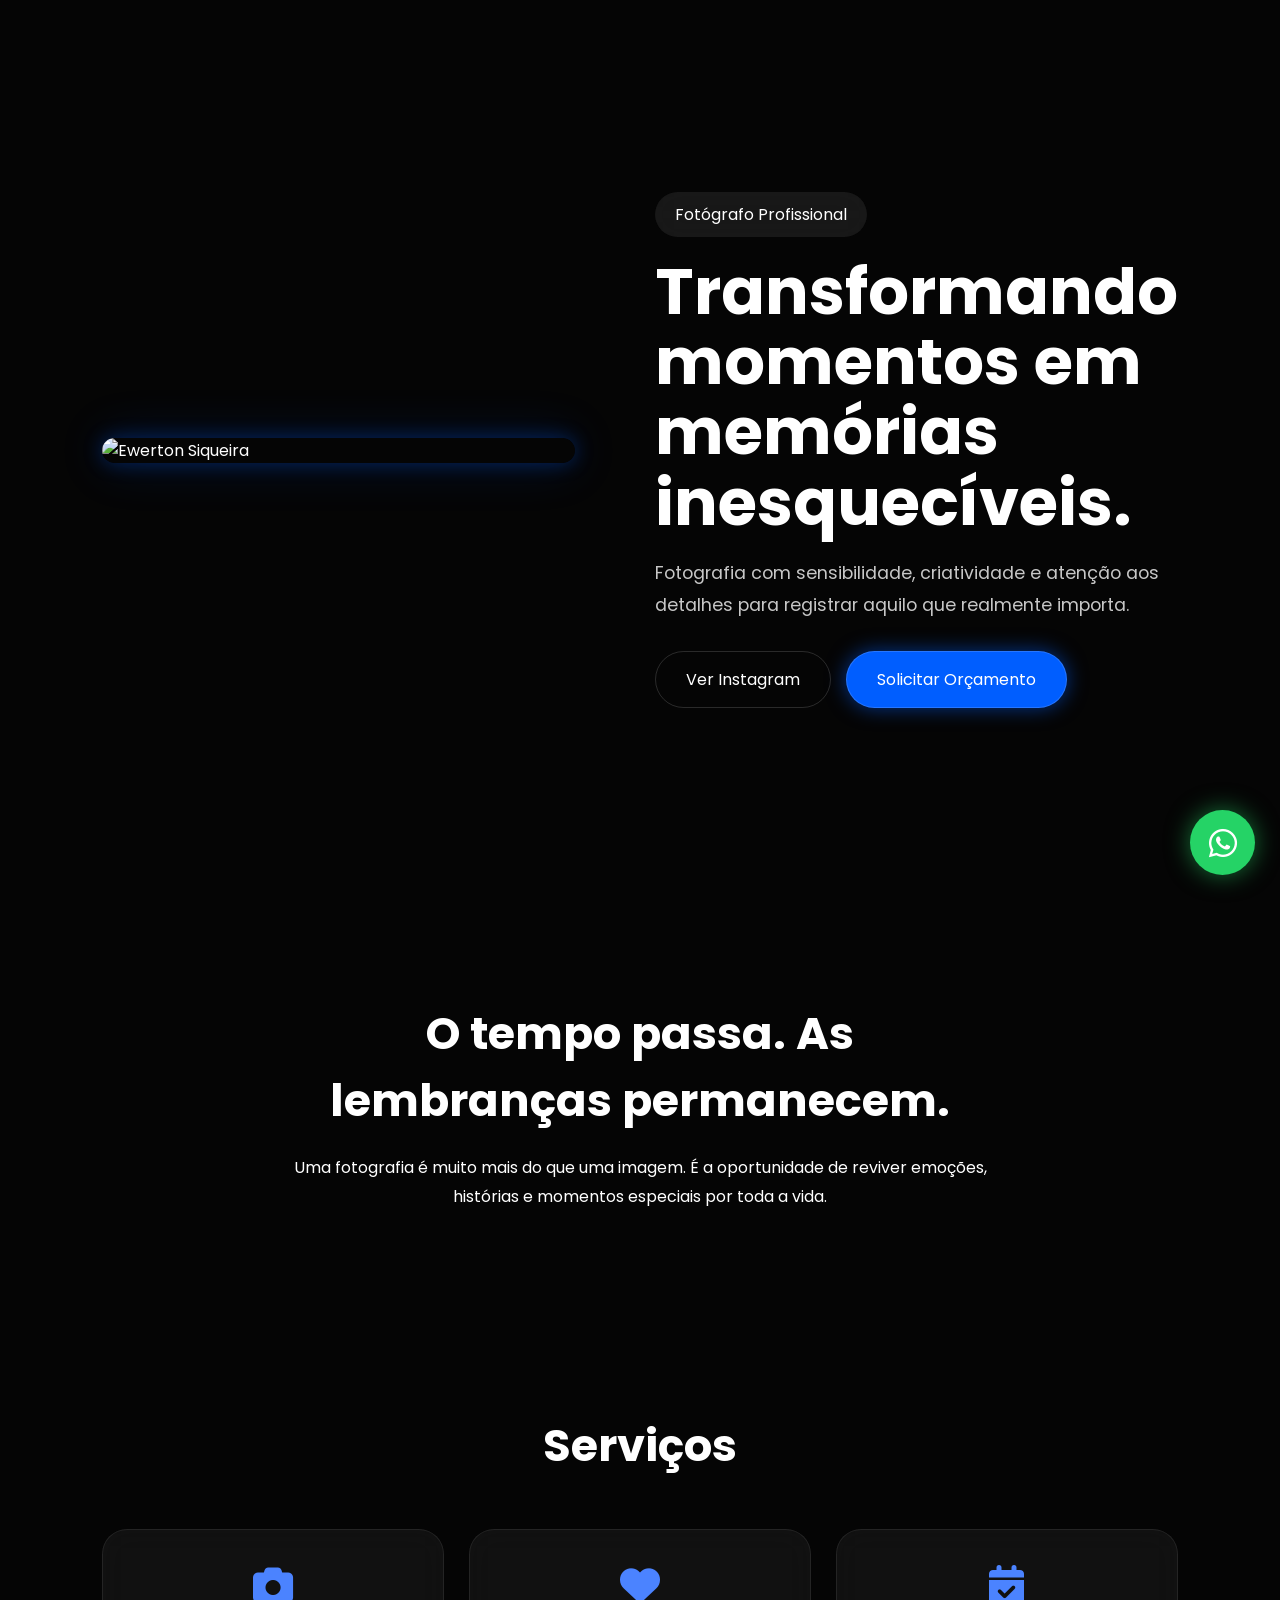
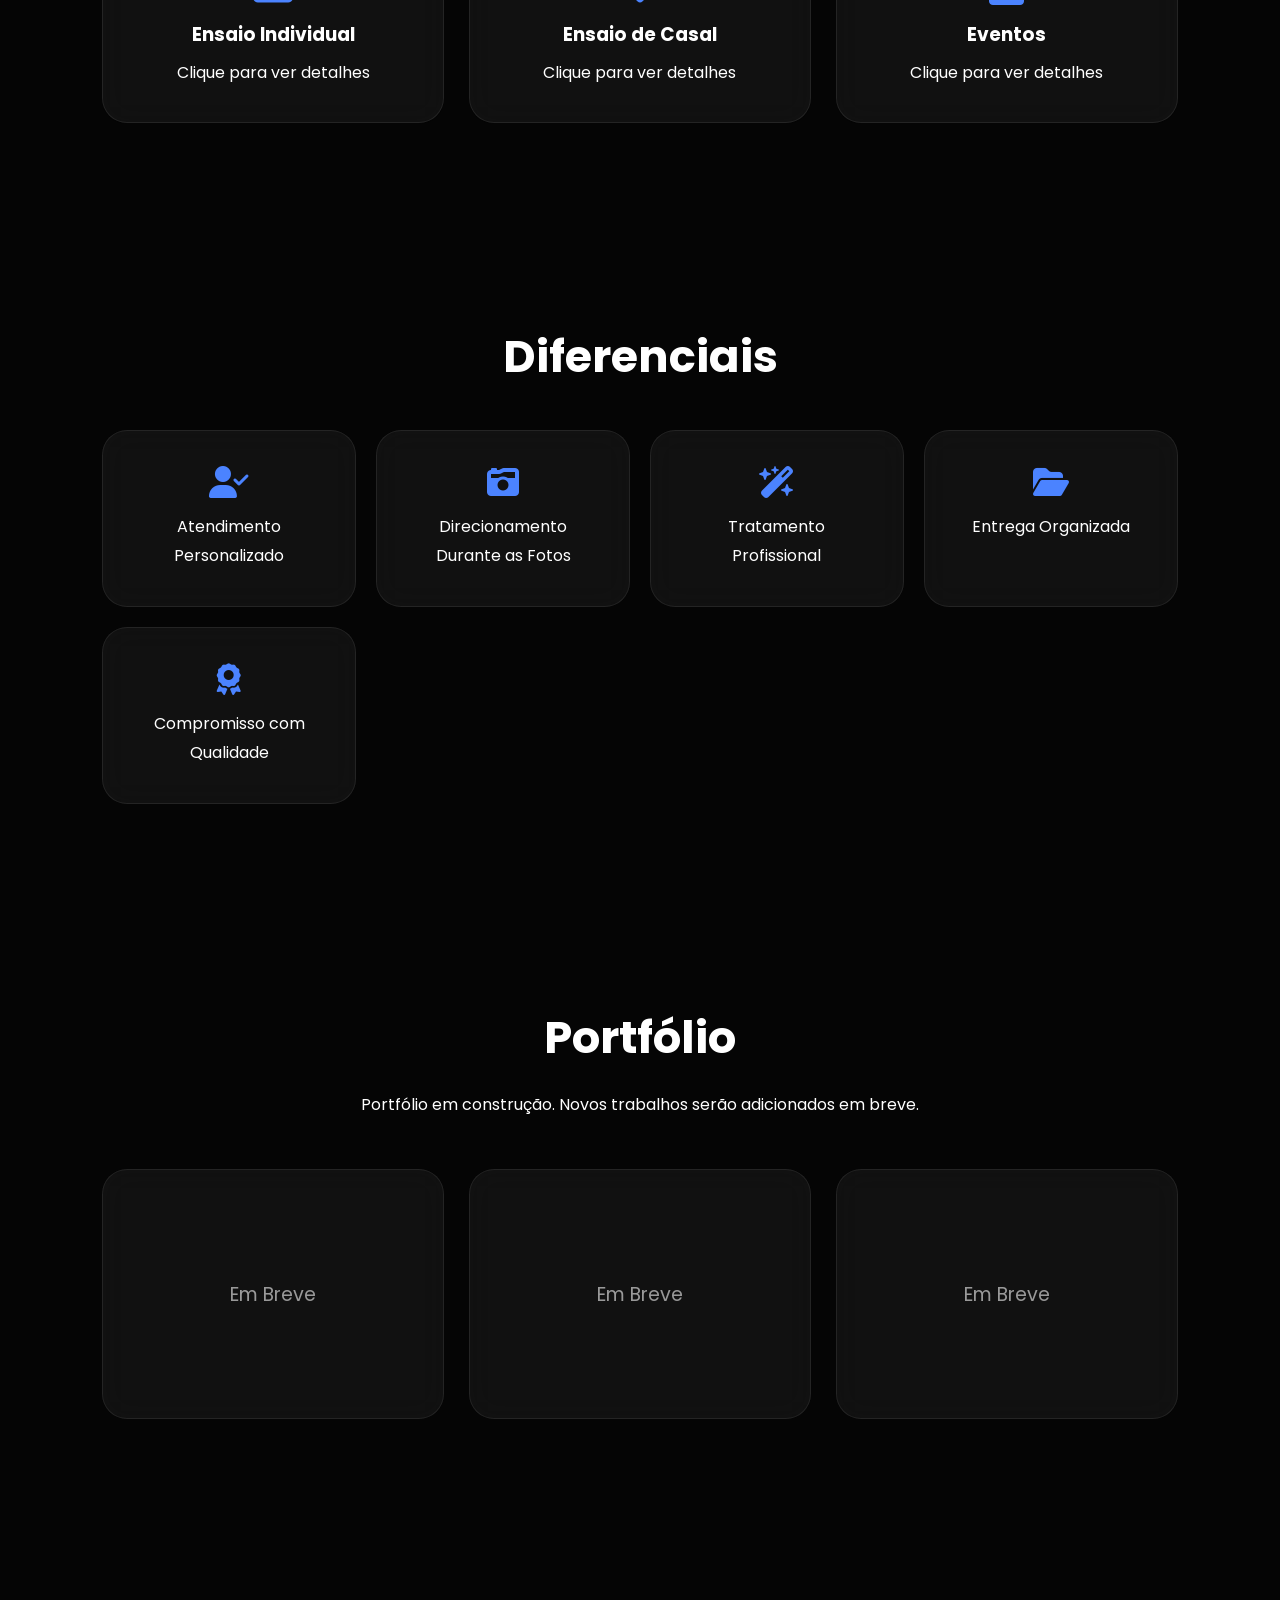
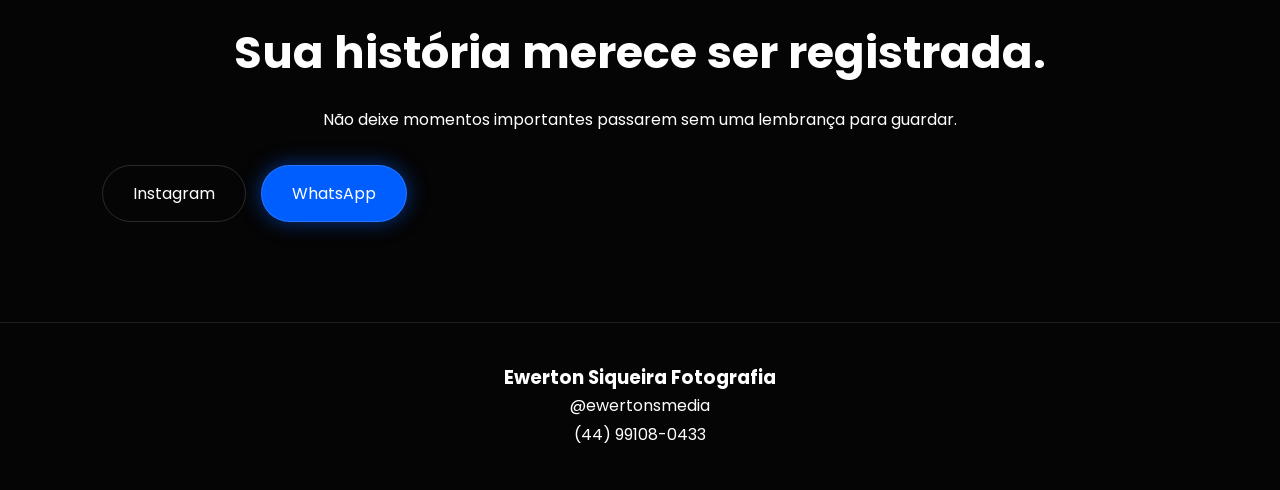
==== index.html @ 8bd39876 "Update index.html" ====
<!DOCTYPE html>
<html lang="pt-BR">

<head>

    <meta property="og:title" content="Ewertons Media">
<meta property="og:description" content="Fotografia profissional para ensaios, casais e eventos.">
<meta property="og:image" content="https://ewertonsiqueira051-commits.github.io/ewerton-fotografia/ewerton.jpg">
<meta property="og:url" content="https://ewertonsiqueira051-commits.github.io/ewerton-fotografia/">
<meta property="og:type" content="website">

<meta charset="UTF-8">
<meta name="viewport" content="width=device-width, initial-scale=1.0">

<title>Ewerton Siqueira Fotografia</title>

<link rel="stylesheet" href="style.css">

<link rel="preconnect" href="https://fonts.googleapis.com">

<link href="https://fonts.googleapis.com/css2?family=Poppins:wght@300;400;500;600;700;800&display=swap" rel="stylesheet">

<link rel="stylesheet"
href="https://cdnjs.cloudflare.com/ajax/libs/font-awesome/6.5.1/css/all.min.css">

</head>

<body>

<div class="bg-glow"></div>

<header class="hero">

<div class="hero-container">

<div class="hero-image">

<img src="ewerton.jpg" alt="Ewerton Siqueira">

</div>

<div class="hero-text">

<span class="hero-tag">
Fotógrafo Profissional
</span>

<h1>
Transformando momentos em memórias inesquecíveis.
</h1>

<p>
Fotografia com sensibilidade, criatividade e atenção aos detalhes para registrar aquilo que realmente importa.
</p>

<div class="hero-buttons">

<a href="https://instagram.com/ewertonsmedia"
target="_blank"
class="btn">
Ver Instagram
</a>

<a href="https://wa.me/5544991080433"
target="_blank"
class="btn btn-blue">
Solicitar Orçamento
</a>

</div>

</div>

</div>

</header>

<section class="impact reveal">

<h2>O tempo passa. As lembranças permanecem.</h2>

<p>
Uma fotografia é muito mais do que uma imagem.
É a oportunidade de reviver emoções,
histórias e momentos especiais por toda a vida.
</p>

</section>

<section class="services reveal">

<h2>Serviços</h2>

<div class="services-grid">

<div class="service-card"
onclick="showService('individual')">

<i class="fa-solid fa-camera"></i>

<h3>Ensaio Individual</h3>

<p>Clique para ver detalhes</p>

</div>

<div class="service-card"
onclick="showService('casal')">

<i class="fa-solid fa-heart"></i>

<h3>Ensaio de Casal</h3>

<p>Clique para ver detalhes</p>

</div>

<div class="service-card"
onclick="showService('eventos')">

<i class="fa-solid fa-calendar-check"></i>

<h3>Eventos</h3>

<p>Clique para ver detalhes</p>

</div>

</div>

</section>

<section class="features reveal">

<h2>Diferenciais</h2>

<div class="features-grid">

<div class="feature">
<i class="fa-solid fa-user-check"></i>
<p>Atendimento Personalizado</p>
</div>

<div class="feature">
<i class="fa-solid fa-camera-retro"></i>
<p>Direcionamento Durante as Fotos</p>
</div>

<div class="feature">
<i class="fa-solid fa-wand-magic-sparkles"></i>
<p>Tratamento Profissional</p>
</div>

<div class="feature">
<i class="fa-solid fa-folder-open"></i>
<p>Entrega Organizada</p>
</div>

<div class="feature">
<i class="fa-solid fa-award"></i>
<p>Compromisso com Qualidade</p>
</div>

</div>

</section>

<section class="portfolio reveal">

<h2>Portfólio</h2>

<p>
Portfólio em construção.
Novos trabalhos serão adicionados em breve.
</p>

<div class="portfolio-grid">

<div class="portfolio-item">Em Breve</div>

<div class="portfolio-item">Em Breve</div>

<div class="portfolio-item">Em Breve</div>

</div>

</section>

<section class="cta reveal">

<h2>Sua história merece ser registrada.</h2>

<p>
Não deixe momentos importantes passarem sem uma lembrança para guardar.
</p>

<div class="hero-buttons">

<a href="https://instagram.com/ewertonsmedia"
target="_blank"
class="btn">
Instagram
</a>

<a href="https://wa.me/5544991080433"
target="_blank"
class="btn btn-blue">
WhatsApp
</a>

</div>

</section>

<footer>

<h3>Ewerton Siqueira Fotografia</h3>

<p>@ewertonsmedia</p>

<p>(44) 99108-0433</p>

</footer>

<div id="serviceModal" class="modal">

<div class="modal-content">

<span class="close"
onclick="closeModal()">

&times;

</span>

<h2 id="modalTitle"></h2>

<p id="modalText"></p>

<a href="https://wa.me/5544991080433"
target="_blank"
class="btn btn-blue">

Solicitar Orçamento

</a>

</div>

</div>

<a href="https://wa.me/5544991080433"
target="_blank"
class="whatsapp">

<i class="fab fa-whatsapp"></i>

</a>

<script src="script.js"></script>

</body>
</html>
---- style.css ----
*{
margin:0;
padding:0;
box-sizing:border-box;
scroll-behavior:smooth;
}

body{
font-family:'Poppins',sans-serif;
background:#050505;
color:white;
overflow-x:hidden;
}

.bg-glow{
display:none;
}

section{
padding:100px 8%;
}

h2{
font-size:2.8rem;
text-align:center;
margin-bottom:20px;
}

p{
line-height:1.8;
}

.hero{
min-height:100vh;
display:flex;
align-items:center;
padding:50px 8%;
}

.hero-container{
display:flex;
align-items:center;
justify-content:space-between;
gap:80px;
width:100%;
}

.hero-image{
flex:1;
display:flex;
justify-content:center;
}

.hero-image img{
width:100%;
max-width:500px;
border-radius:30px;
object-fit:cover;
box-shadow:
0 0 20px #005eff55,
0 0 50px #005eff33;
}

.hero-text{
flex:1;
}

.hero-tag{
display:inline-block;
padding:10px 20px;
border-radius:50px;
background:rgba(255,255,255,.08);
backdrop-filter:blur(15px);
margin-bottom:20px;
}

.hero-text h1{
font-size:4rem;
line-height:1.1;
margin-bottom:20px;
}

.hero-text p{
color:#c7c7c7;
font-size:1.1rem;
}

.hero-buttons{
display:flex;
gap:15px;
margin-top:30px;
flex-wrap:wrap;
}

.btn{
padding:15px 30px;
border-radius:50px;
text-decoration:none;
color:white;
border:1px solid rgba(255,255,255,.15);
transition:.4s;
}

.btn:hover{
transform:translateY(-4px);
}

.btn-blue{
background:#005eff;
box-shadow:0 0 20px #005eff88;
}

.impact{
text-align:center;
max-width:900px;
margin:auto;
}

.services-grid,
.pricing-grid,
.portfolio-grid{
display:grid;
grid-template-columns:repeat(auto-fit,minmax(280px,1fr));
gap:25px;
margin-top:50px;
}

.service-card,
.price-card,
.portfolio-item,
.feature{
background:rgba(255,255,255,.05);
backdrop-filter:blur(15px);
border:1px solid rgba(255,255,255,.08);
padding:35px;
border-radius:25px;
transition:.4s;
}

.service-card{
cursor:pointer;
text-align:center;
}

.service-card:hover{
transform:translateY(-10px);
box-shadow:0 0 25px #005eff55;
}

.service-card i{
font-size:2.5rem;
margin-bottom:15px;
color:#4b83ff;
}

.service-card h3{
margin-bottom:10px;
}

.price-card{
text-align:center;
}

.price-card h4{
font-size:2rem;
margin-top:15px;
}

.badge{
display:inline-block;
background:#005eff;
padding:8px 15px;
border-radius:50px;
margin-bottom:15px;
font-size:.8rem;
}

.features-grid{
display:grid;
grid-template-columns:repeat(auto-fit,minmax(220px,1fr));
gap:20px;
margin-top:40px;
}

.feature{
text-align:center;
}

.feature i{
font-size:2rem;
margin-bottom:15px;
color:#4b83ff;
}

.portfolio{
text-align:center;
}

.portfolio-item{
height:250px;
display:flex;
justify-content:center;
align-items:center;
font-size:1.2rem;
color:#999;
}

.cta{
text-align:center;
}

footer{
padding:40px;
text-align:center;
border-top:1px solid rgba(255,255,255,.1);
}

.whatsapp{
position:fixed;
right:25px;
bottom:25px;
width:65px;
height:65px;
background:#25d366;
border-radius:50%;
display:flex;
align-items:center;
justify-content:center;
font-size:2rem;
color:white;
text-decoration:none;
box-shadow:0 0 25px #25d36688;
z-index:999;
}

.modal{
display:none;
position:fixed;
top:0;
left:0;
width:100%;
height:100%;
background:rgba(0,0,0,.85);
justify-content:center;
align-items:center;
z-index:9999;
}

.modal-content{
    width:90%;
    max-width:650px;
    background:rgba(20,20,20,0.95);
    border:1px solid rgba(0,140,255,0.5);
    border-radius:25px;
    padding:40px;
    text-align:center;
    position:relative;
    box-shadow:0 0 30px rgba(0,140,255,0.3);
}

.modal-content h2{
    margin-bottom:20px;
}

.modal-content p{
    line-height:1.8;
    margin-bottom:30px;
}

.modal-content .btn{
    display:inline-block;
    margin-top:20px;
}

.close{
float:right;
font-size:35px;
cursor:pointer;
}

.reveal{
opacity:0;
transform:translateY(50px);
transition:1s;
}

.reveal.active{
opacity:1;
transform:translateY(0);
}

@media(max-width:900px){

.hero-container{
flex-direction:column;
text-align:center;
}

.hero-text h1{
font-size:2.7rem;
}

.hero-image img{
max-width:350px;
}

}
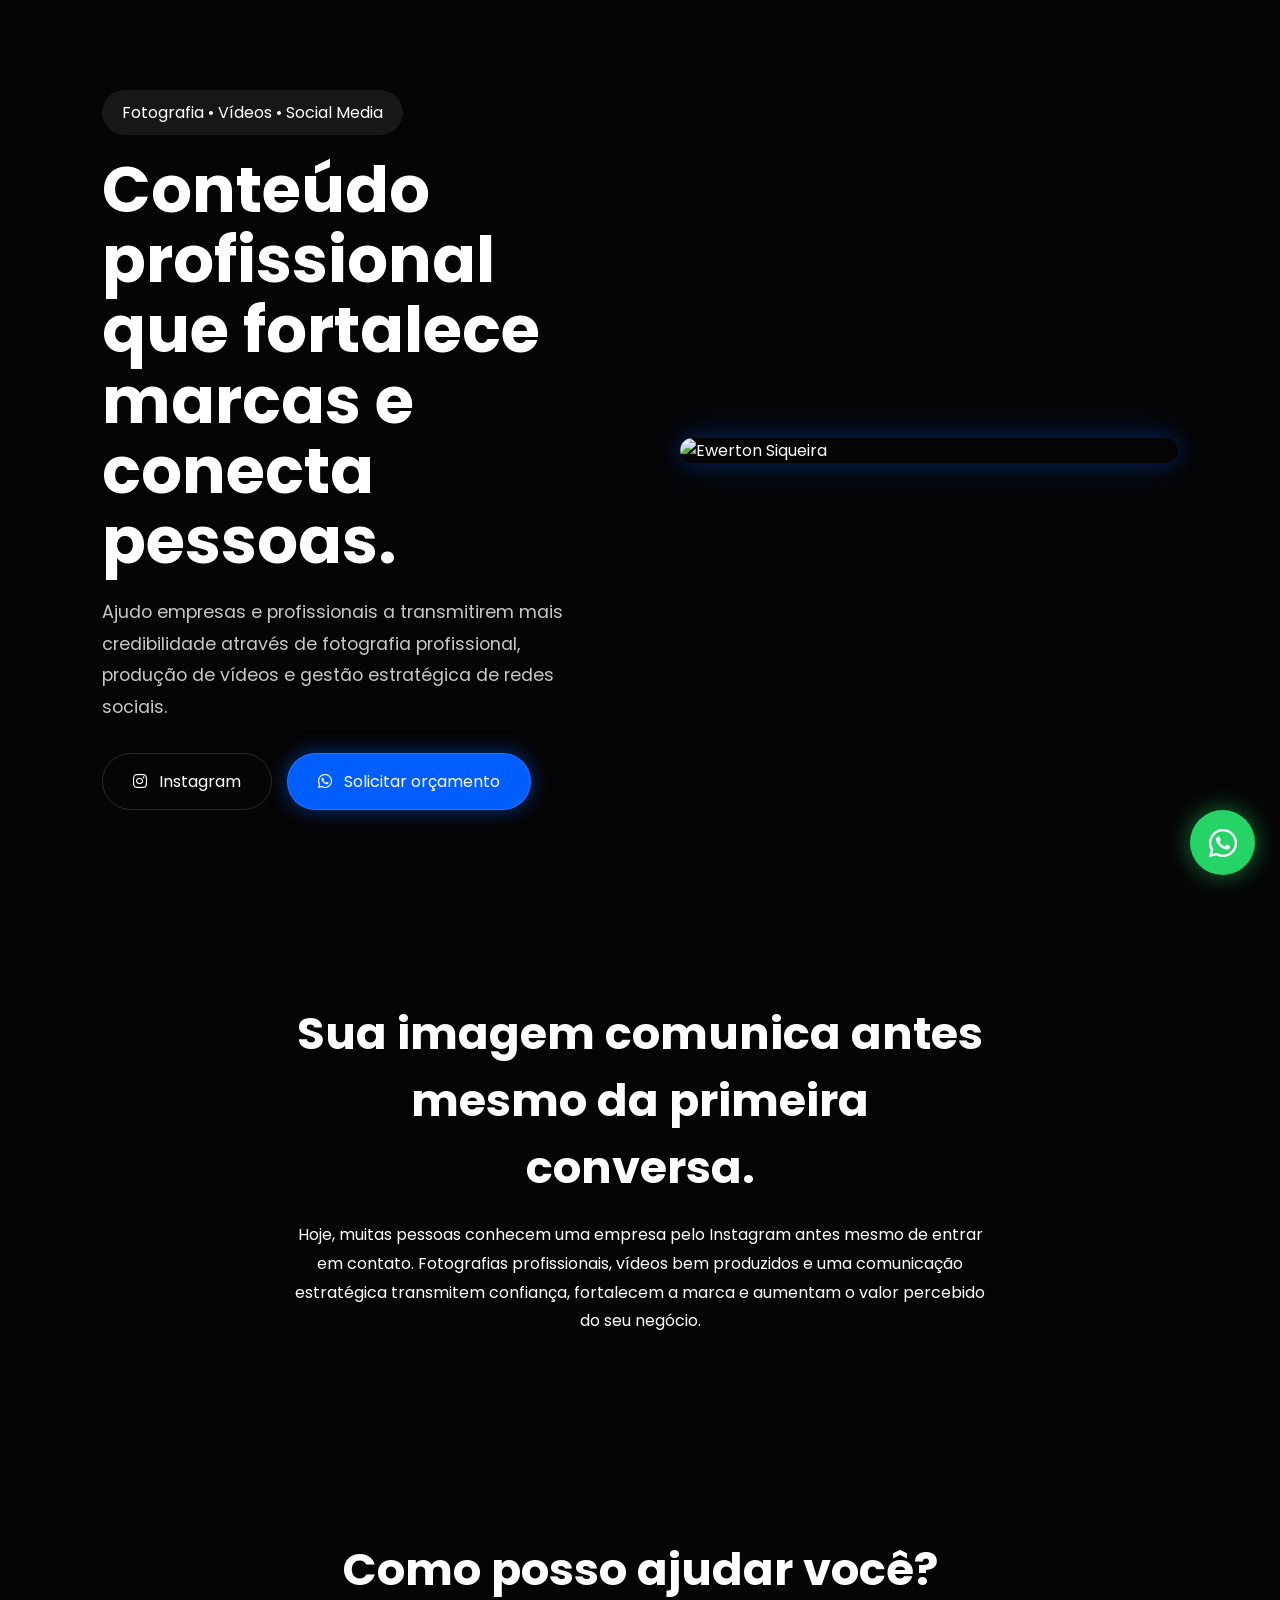
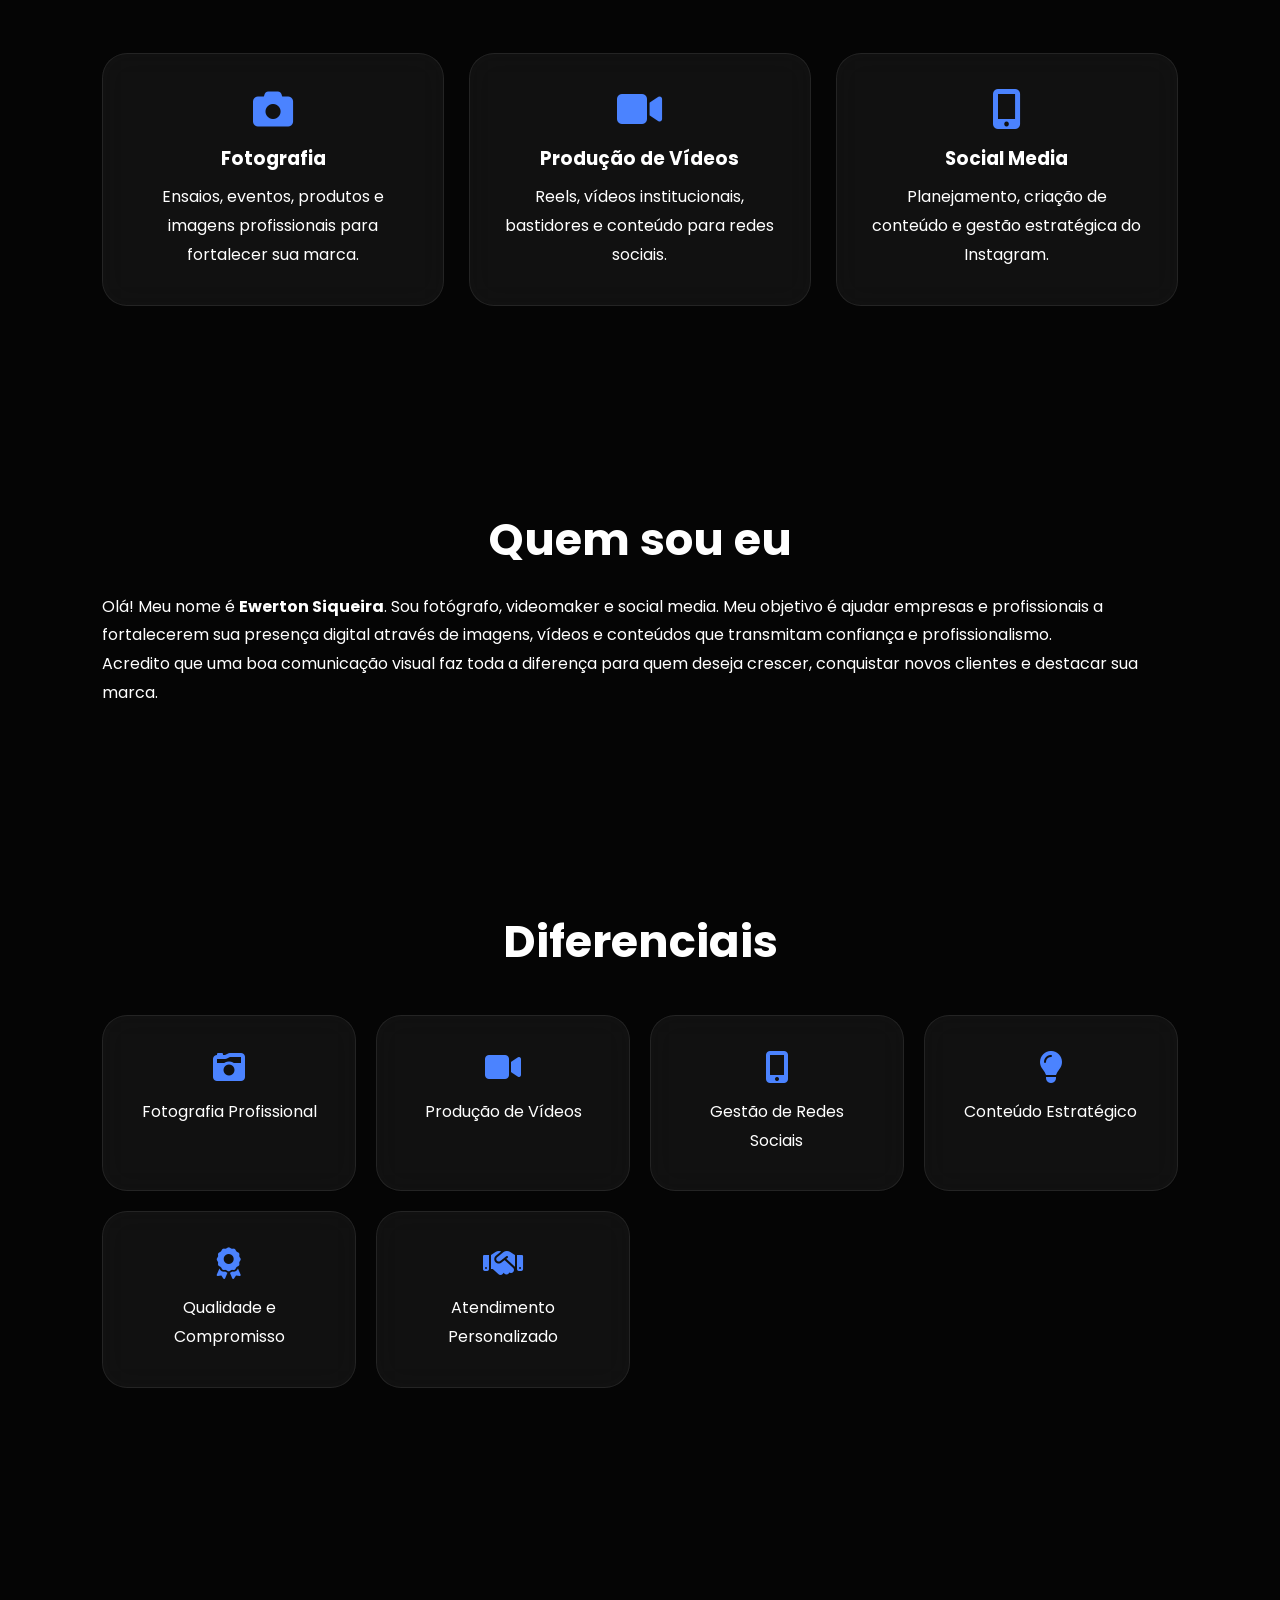
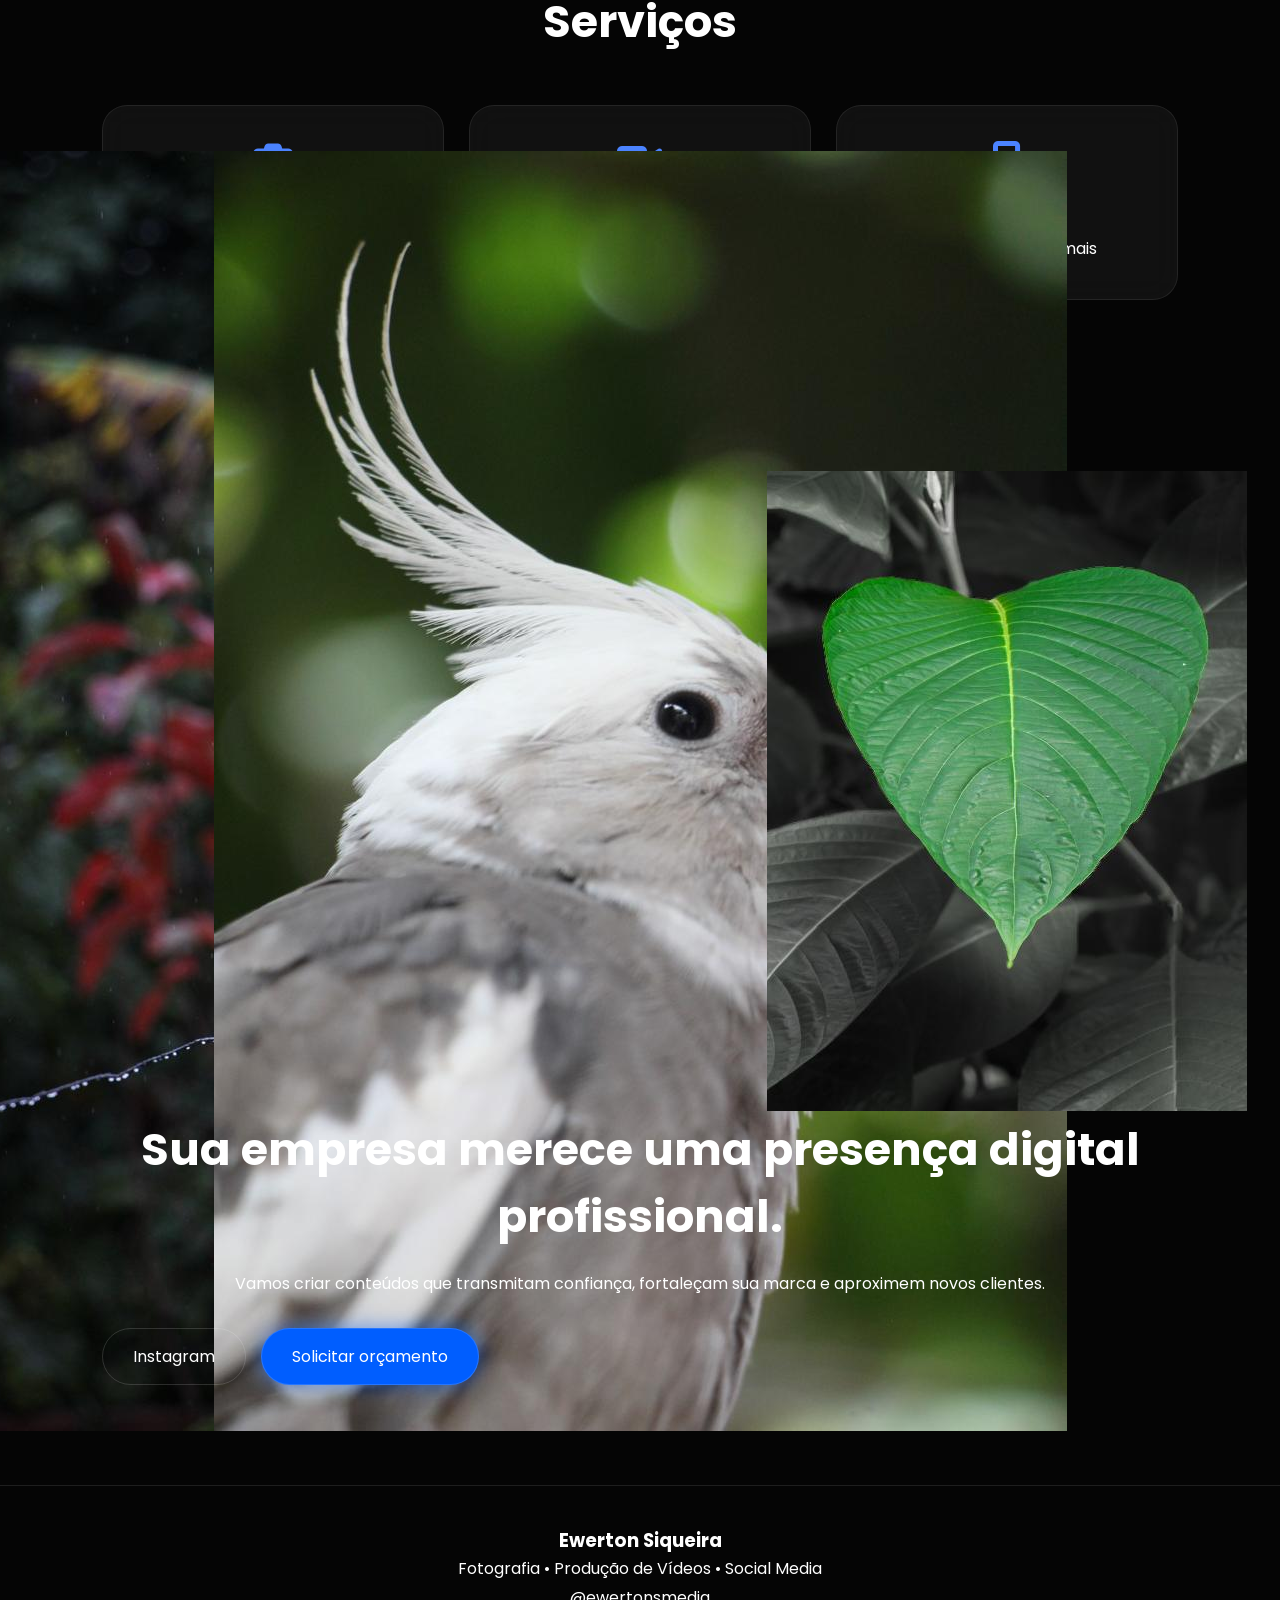
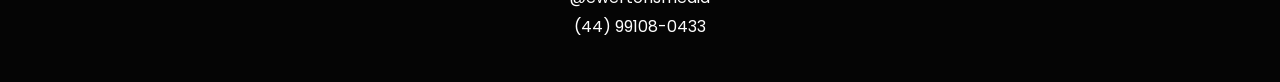
==== commit 6b9ed5db: "Update index.html" ====
--- a/index.html
+++ b/index.html
@@ -3,16 +3,16 @@
 
 <head>
 
-    <meta property="og:title" content="Ewertons Media">
-<meta property="og:description" content="Fotografia profissional para ensaios, casais e eventos.">
+<meta charset="UTF-8">
+<meta name="viewport" content="width=device-width, initial-scale=1.0">
+
+<meta property="og:title" content="Ewerton Siqueira">
+<meta property="og:description" content="Fotografia, Produção de Vídeos e Gestão de Redes Sociais.">
 <meta property="og:image" content="https://ewertonsiqueira051-commits.github.io/ewerton-fotografia/ewerton.jpg">
 <meta property="og:url" content="https://ewertonsiqueira051-commits.github.io/ewerton-fotografia/">
 <meta property="og:type" content="website">
 
-<meta charset="UTF-8">
-<meta name="viewport" content="width=device-width, initial-scale=1.0">
-
-<title>Ewerton Siqueira Fotografia</title>
+<title>Ewerton Siqueira | Fotografia • Vídeos • Social Media</title>
 
 <link rel="stylesheet" href="style.css">
 
@@ -33,179 +33,332 @@
 
 <div class="hero-container">
 
-<div class="hero-image">
+<div class="hero-text reveal">
+
+<span class="hero-tag">
+
+Fotografia • Vídeos • Social Media
+
+</span>
+
+<h1>
+
+Conteúdo profissional que fortalece marcas e conecta pessoas.
+
+</h1>
+
+<p>
+
+Ajudo empresas e profissionais a transmitirem mais credibilidade através de fotografia profissional, produção de vídeos e gestão estratégica de redes sociais.
+
+</p>
+
+<div class="hero-buttons">
+
+<a
+href="https://instagram.com/ewertonsmedia"
+target="_blank"
+class="btn">
+
+<i class="fab fa-instagram"></i>
+
+&nbsp;
+
+Instagram
+
+</a>
+
+<a
+href="https://wa.me/5544991080433"
+target="_blank"
+class="btn btn-blue">
+
+<i class="fab fa-whatsapp"></i>
+
+&nbsp;
+
+Solicitar orçamento
+
+</a>
+
+</div>
+
+</div>
+
+<div class="hero-image reveal">
 
 <img src="ewerton.jpg" alt="Ewerton Siqueira">
 
 </div>
 
-<div class="hero-text">
-
-<span class="hero-tag">
-Fotógrafo Profissional
-</span>
-
-<h1>
-Transformando momentos em memórias inesquecíveis.
-</h1>
-
-<p>
-Fotografia com sensibilidade, criatividade e atenção aos detalhes para registrar aquilo que realmente importa.
+</div>
+
+</header>
+
+<section class="impact reveal">
+
+<h2>
+
+Sua imagem comunica antes mesmo da primeira conversa.
+
+</h2>
+
+<p>
+
+Hoje, muitas pessoas conhecem uma empresa pelo Instagram antes mesmo de entrar em contato.
+
+Fotografias profissionais, vídeos bem produzidos e uma comunicação estratégica transmitem confiança, fortalecem a marca e aumentam o valor percebido do seu negócio.
+
+</p>
+
+</section>
+
+<section class="services reveal">
+
+<h2>
+
+Como posso ajudar você?
+
+</h2>
+
+<div class="services-grid">
+
+<div class="service-card">
+
+<i class="fa-solid fa-camera"></i>
+
+<h3>Fotografia</h3>
+
+<p>
+
+Ensaios, eventos, produtos e imagens profissionais para fortalecer sua marca.
+
+</p>
+
+</div>
+
+<div class="service-card">
+
+<i class="fa-solid fa-video"></i>
+
+<h3>Produção de Vídeos</h3>
+
+<p>
+
+Reels, vídeos institucionais, bastidores e conteúdo para redes sociais.
+
+</p>
+
+</div>
+
+<div class="service-card">
+
+<i class="fa-solid fa-mobile-screen-button"></i>
+
+<h3>Social Media</h3>
+
+<p>
+
+Planejamento, criação de conteúdo e gestão estratégica do Instagram.
+
+</p>
+
+</div>
+
+</div>
+
+</section>
+
+<section class="about reveal">
+
+<div class="about-container">
+
+<div class="about-text">
+
+<h2>Quem sou eu</h2>
+
+<p>
+
+Olá! Meu nome é <strong>Ewerton Siqueira</strong>.
+
+Sou fotógrafo, videomaker e social media.
+
+Meu objetivo é ajudar empresas e profissionais a fortalecerem sua presença digital através de imagens, vídeos e conteúdos que transmitam confiança e profissionalismo.
+
+</p>
+
+<p>
+
+Acredito que uma boa comunicação visual faz toda a diferença para quem deseja crescer, conquistar novos clientes e destacar sua marca.
+
+</p>
+
+</div>
+
+</div>
+
+</section>
+
+<section class="features reveal">
+
+<h2>Diferenciais</h2>
+
+<div class="features-grid">
+
+<div class="feature">
+
+<i class="fa-solid fa-camera-retro"></i>
+
+<p>Fotografia Profissional</p>
+
+</div>
+
+<div class="feature">
+
+<i class="fa-solid fa-video"></i>
+
+<p>Produção de Vídeos</p>
+
+</div>
+
+<div class="feature">
+
+<i class="fa-solid fa-mobile-screen-button"></i>
+
+<p>Gestão de Redes Sociais</p>
+
+</div>
+
+<div class="feature">
+
+<i class="fa-solid fa-lightbulb"></i>
+
+<p>Conteúdo Estratégico</p>
+
+</div>
+
+<div class="feature">
+
+<i class="fa-solid fa-award"></i>
+
+<p>Qualidade e Compromisso</p>
+
+</div>
+
+<div class="feature">
+
+<i class="fa-solid fa-handshake"></i>
+
+<p>Atendimento Personalizado</p>
+
+</div>
+
+</div>
+
+</section>
+
+<section class="services reveal">
+
+<h2>Serviços</h2>
+
+<div class="services-grid">
+
+<div class="service-card" onclick="showService('fotografia')">
+
+<i class="fa-solid fa-camera"></i>
+
+<h3>Fotografia</h3>
+
+<p>Clique para saber mais</p>
+
+</div>
+
+<div class="service-card" onclick="showService('video')">
+
+<i class="fa-solid fa-video"></i>
+
+<h3>Vídeos</h3>
+
+<p>Clique para saber mais</p>
+
+</div>
+
+<div class="service-card" onclick="showService('social')">
+
+<i class="fa-solid fa-mobile-screen-button"></i>
+
+<h3>Social Media</h3>
+
+<p>Clique para saber mais</p>
+
+</div>
+
+</div>
+
+</section>
+
+<section class="portfolio reveal">
+
+<h2>Portfólio</h2>
+
+<p>
+
+Alguns dos meus trabalhos.
+
+Em breve esta galeria será atualizada com novos projetos.
+
+</p>
+
+<div class="portfolio-grid">
+
+<div class="portfolio-item">
+<img src="natureza.jpg" alt="Natureza">
+</div>
+
+<div class="portfolio-item">
+<img src="animal.jpg" alt="Animais">
+</div>
+
+<div class="portfolio-item">
+<img src="empresa.jpg" alt="Empresa">
+</div>
+
+</div>
+
+</section>
+
+<section class="cta reveal">
+
+<h2>
+
+Sua empresa merece uma presença digital profissional.
+
+</h2>
+
+<p>
+
+Vamos criar conteúdos que transmitam confiança, fortaleçam sua marca e aproximem novos clientes.
+
 </p>
 
 <div class="hero-buttons">
 
-<a href="https://instagram.com/ewertonsmedia"
+<a
+href="https://instagram.com/ewertonsmedia"
 target="_blank"
 class="btn">
-Ver Instagram
-</a>
-
-<a href="https://wa.me/5544991080433"
+
+Instagram
+
+</a>
+
+<a
+href="https://wa.me/5544991080433"
 target="_blank"
 class="btn btn-blue">
-Solicitar Orçamento
-</a>
-
-</div>
-
-</div>
-
-</div>
-
-</header>
-
-<section class="impact reveal">
-
-<h2>O tempo passa. As lembranças permanecem.</h2>
-
-<p>
-Uma fotografia é muito mais do que uma imagem.
-É a oportunidade de reviver emoções,
-histórias e momentos especiais por toda a vida.
-</p>
-
-</section>
-
-<section class="services reveal">
-
-<h2>Serviços</h2>
-
-<div class="services-grid">
-
-<div class="service-card"
-onclick="showService('individual')">
-
-<i class="fa-solid fa-camera"></i>
-
-<h3>Ensaio Individual</h3>
-
-<p>Clique para ver detalhes</p>
-
-</div>
-
-<div class="service-card"
-onclick="showService('casal')">
-
-<i class="fa-solid fa-heart"></i>
-
-<h3>Ensaio de Casal</h3>
-
-<p>Clique para ver detalhes</p>
-
-</div>
-
-<div class="service-card"
-onclick="showService('eventos')">
-
-<i class="fa-solid fa-calendar-check"></i>
-
-<h3>Eventos</h3>
-
-<p>Clique para ver detalhes</p>
-
-</div>
-
-</div>
-
-</section>
-
-<section class="features reveal">
-
-<h2>Diferenciais</h2>
-
-<div class="features-grid">
-
-<div class="feature">
-<i class="fa-solid fa-user-check"></i>
-<p>Atendimento Personalizado</p>
-</div>
-
-<div class="feature">
-<i class="fa-solid fa-camera-retro"></i>
-<p>Direcionamento Durante as Fotos</p>
-</div>
-
-<div class="feature">
-<i class="fa-solid fa-wand-magic-sparkles"></i>
-<p>Tratamento Profissional</p>
-</div>
-
-<div class="feature">
-<i class="fa-solid fa-folder-open"></i>
-<p>Entrega Organizada</p>
-</div>
-
-<div class="feature">
-<i class="fa-solid fa-award"></i>
-<p>Compromisso com Qualidade</p>
-</div>
-
-</div>
-
-</section>
-
-<section class="portfolio reveal">
-
-<h2>Portfólio</h2>
-
-<p>
-Portfólio em construção.
-Novos trabalhos serão adicionados em breve.
-</p>
-
-<div class="portfolio-grid">
-
-<div class="portfolio-item">Em Breve</div>
-
-<div class="portfolio-item">Em Breve</div>
-
-<div class="portfolio-item">Em Breve</div>
-
-</div>
-
-</section>
-
-<section class="cta reveal">
-
-<h2>Sua história merece ser registrada.</h2>
-
-<p>
-Não deixe momentos importantes passarem sem uma lembrança para guardar.
-</p>
-
-<div class="hero-buttons">
-
-<a href="https://instagram.com/ewertonsmedia"
-target="_blank"
-class="btn">
-Instagram
-</a>
-
-<a href="https://wa.me/5544991080433"
-target="_blank"
-class="btn btn-blue">
-WhatsApp
+
+Solicitar orçamento
+
 </a>
 
 </div>
@@ -214,7 +367,9 @@
 
 <footer>
 
-<h3>Ewerton Siqueira Fotografia</h3>
+<h3>Ewerton Siqueira</h3>
+
+<p>Fotografia • Produção de Vídeos • Social Media</p>
 
 <p>@ewertonsmedia</p>
 
@@ -241,15 +396,16 @@
 target="_blank"
 class="btn btn-blue">
 
-Solicitar Orçamento
-
-</a>
-
-</div>
-
-</div>
-
-<a href="https://wa.me/5544991080433"
+Solicitar orçamento
+
+</a>
+
+</div>
+
+</div>
+
+<a
+href="https://wa.me/5544991080433"
 target="_blank"
 class="whatsapp">
 
@@ -260,4 +416,5 @@
 <script src="script.js"></script>
 
 </body>
+
 </html>
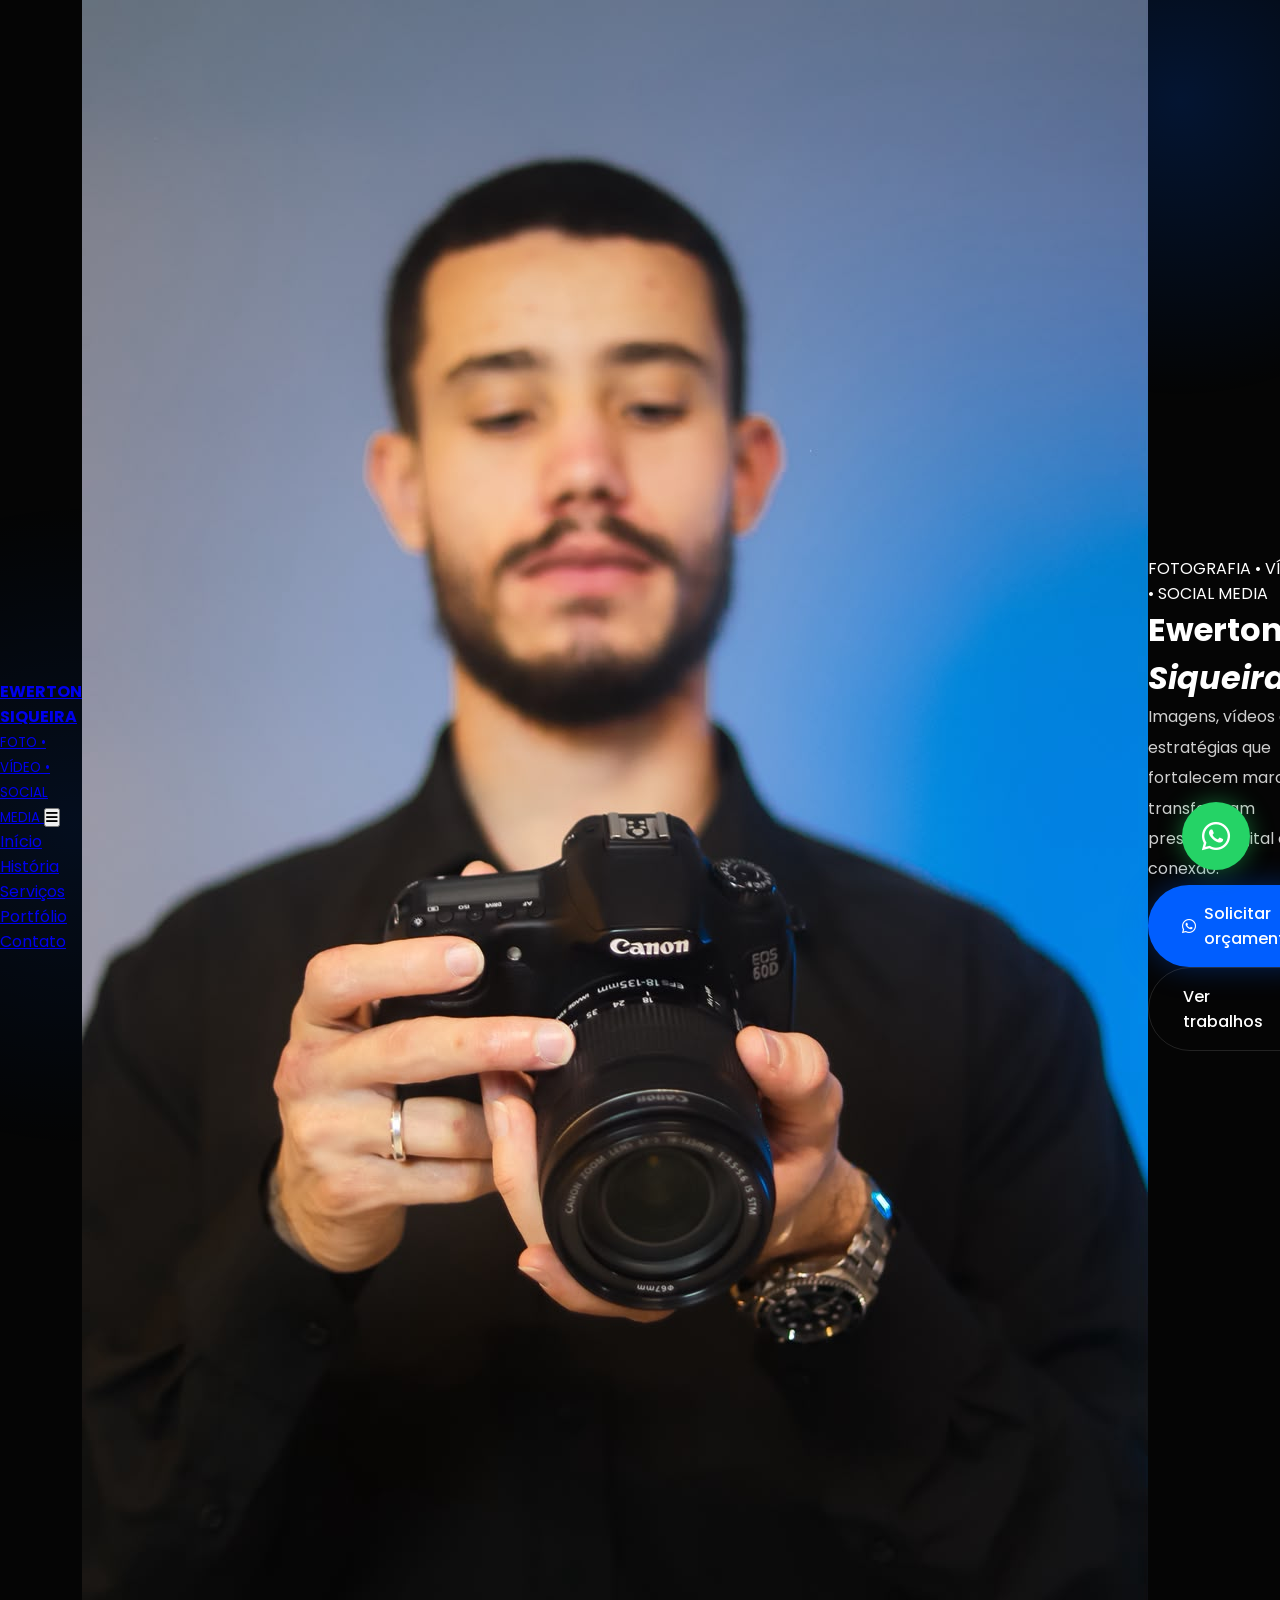
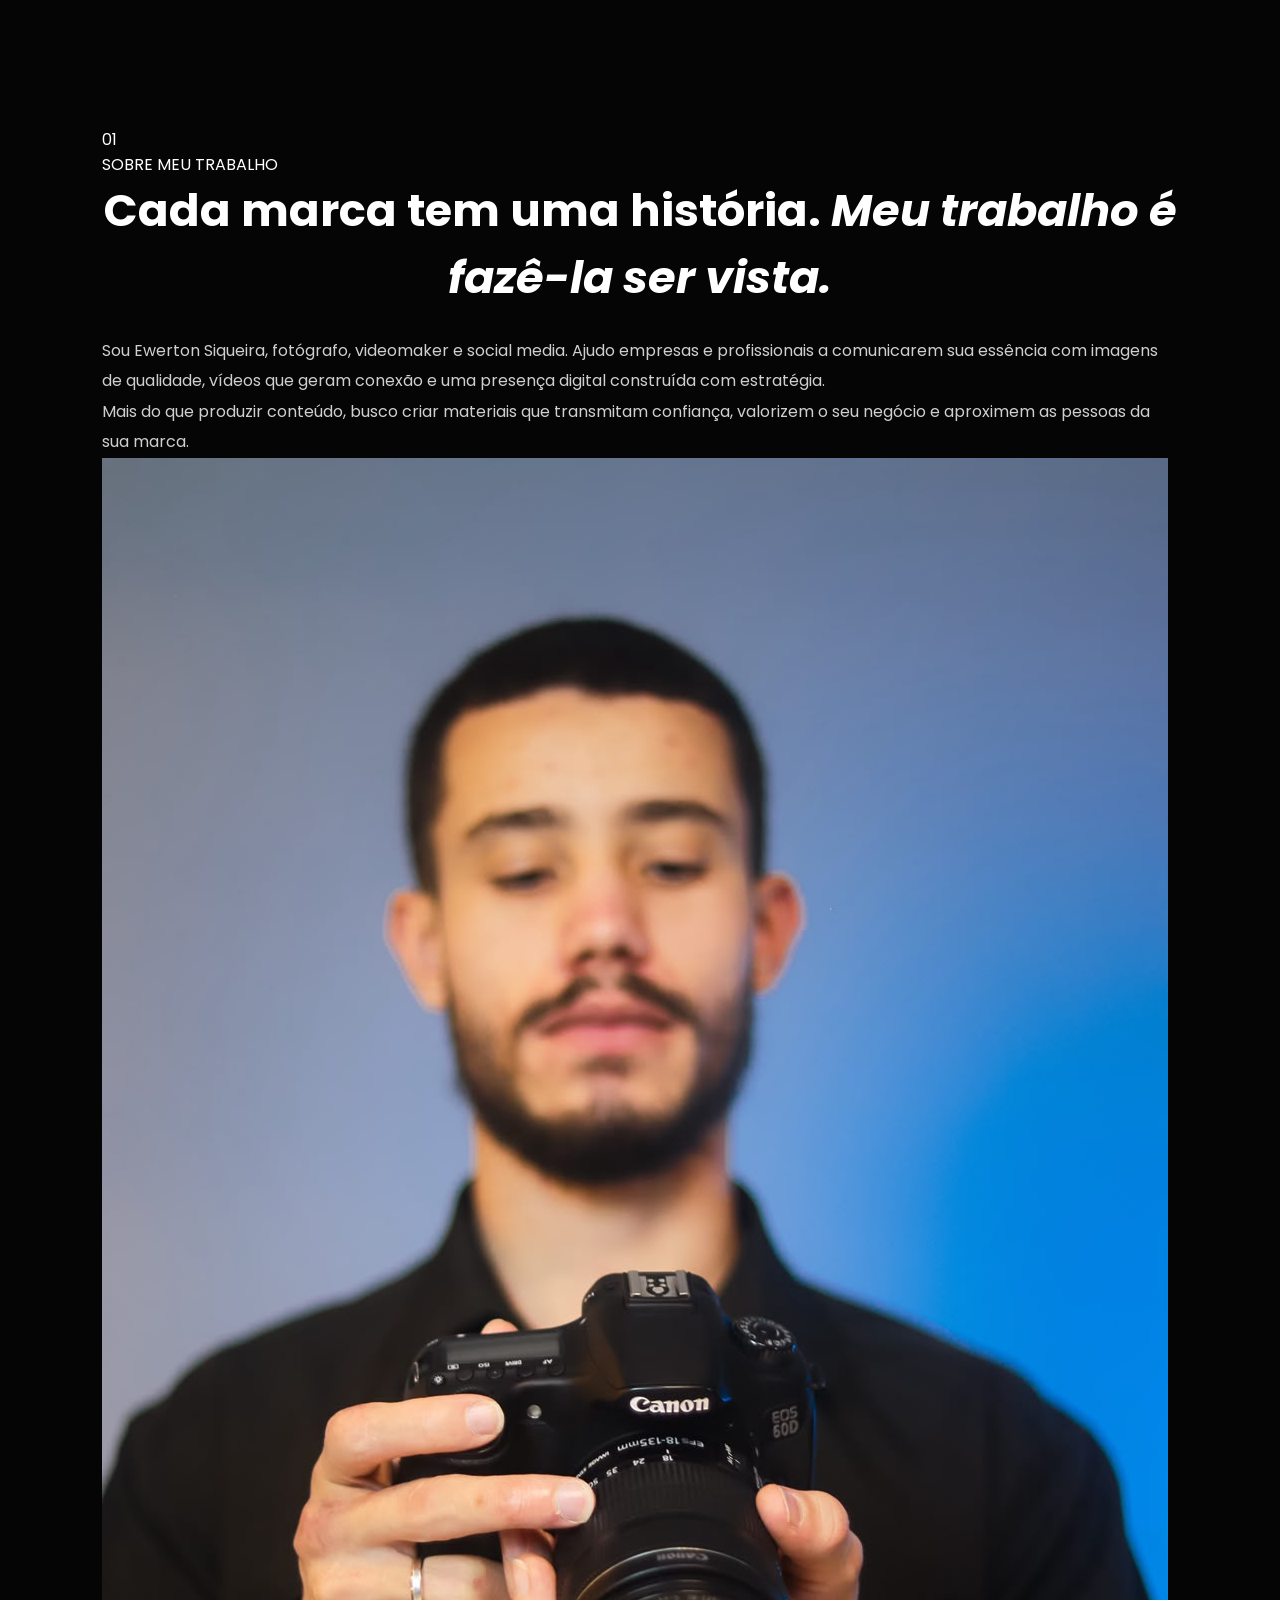
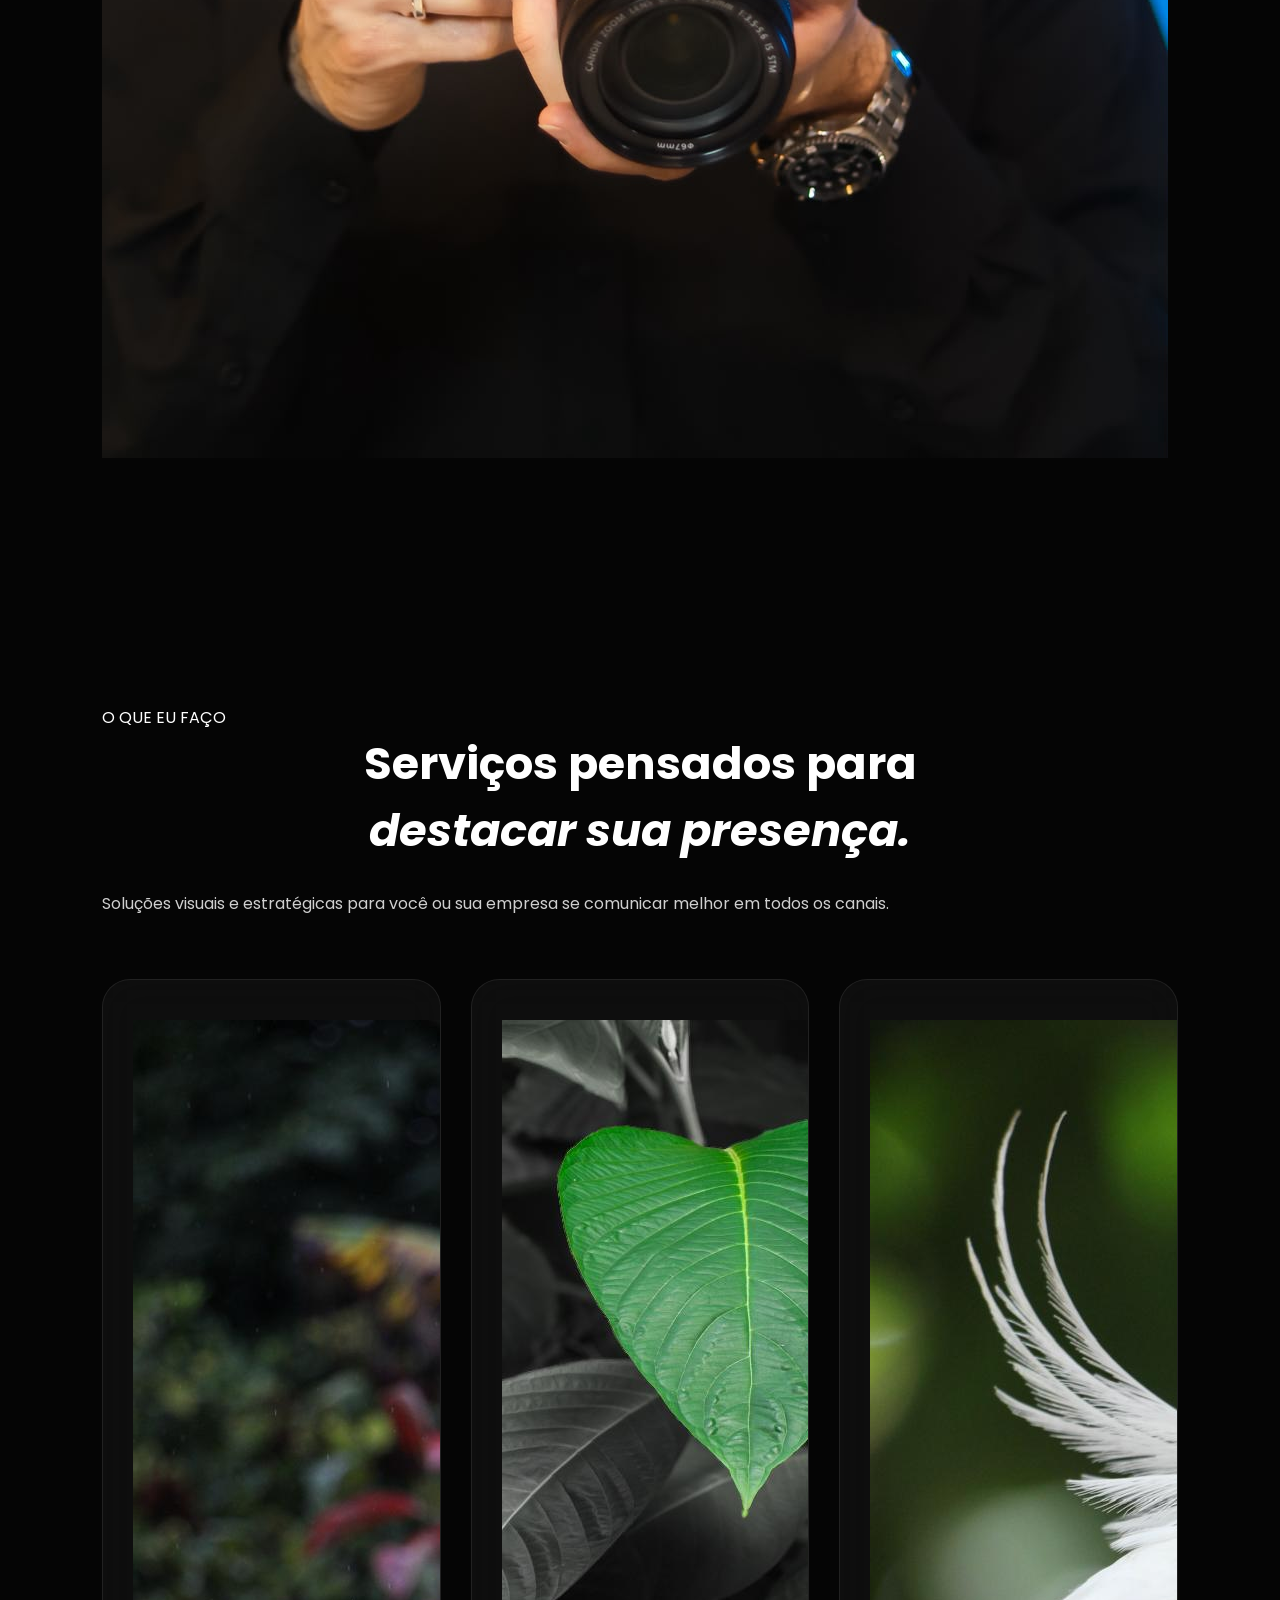
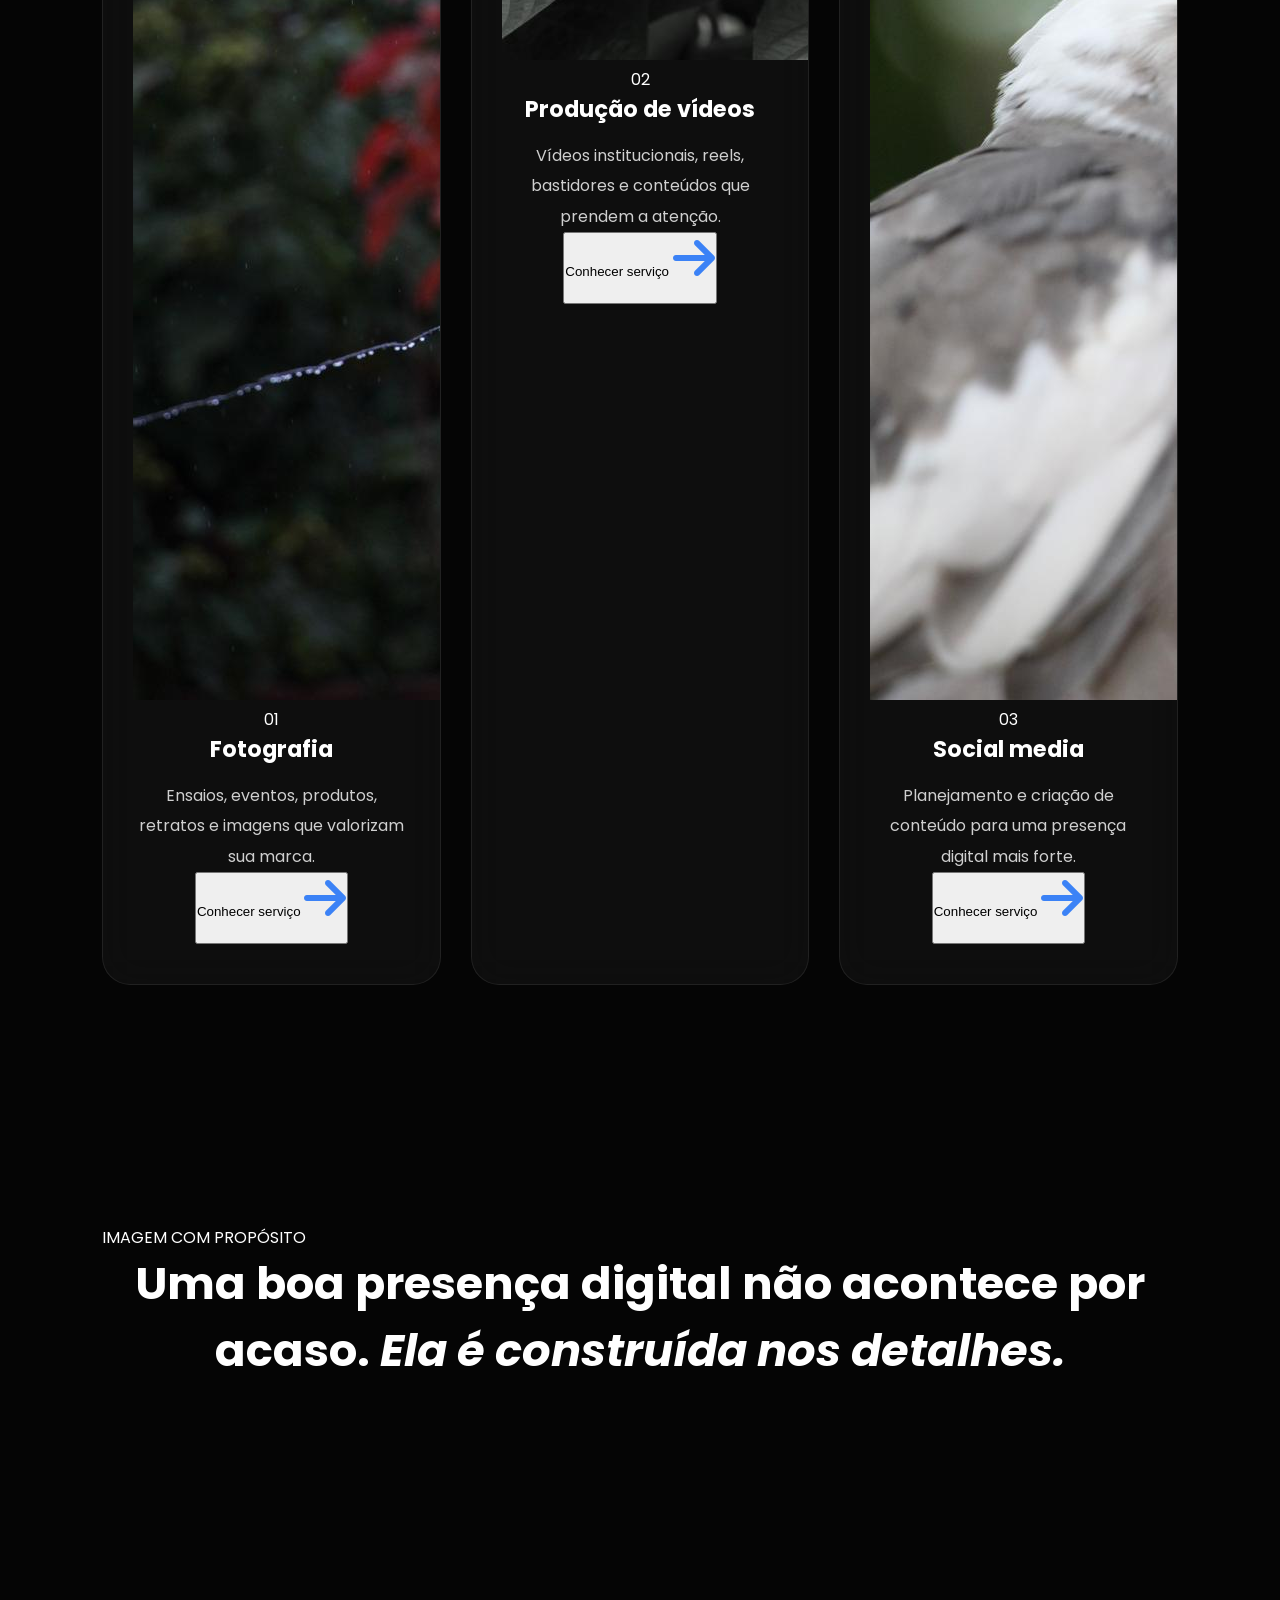
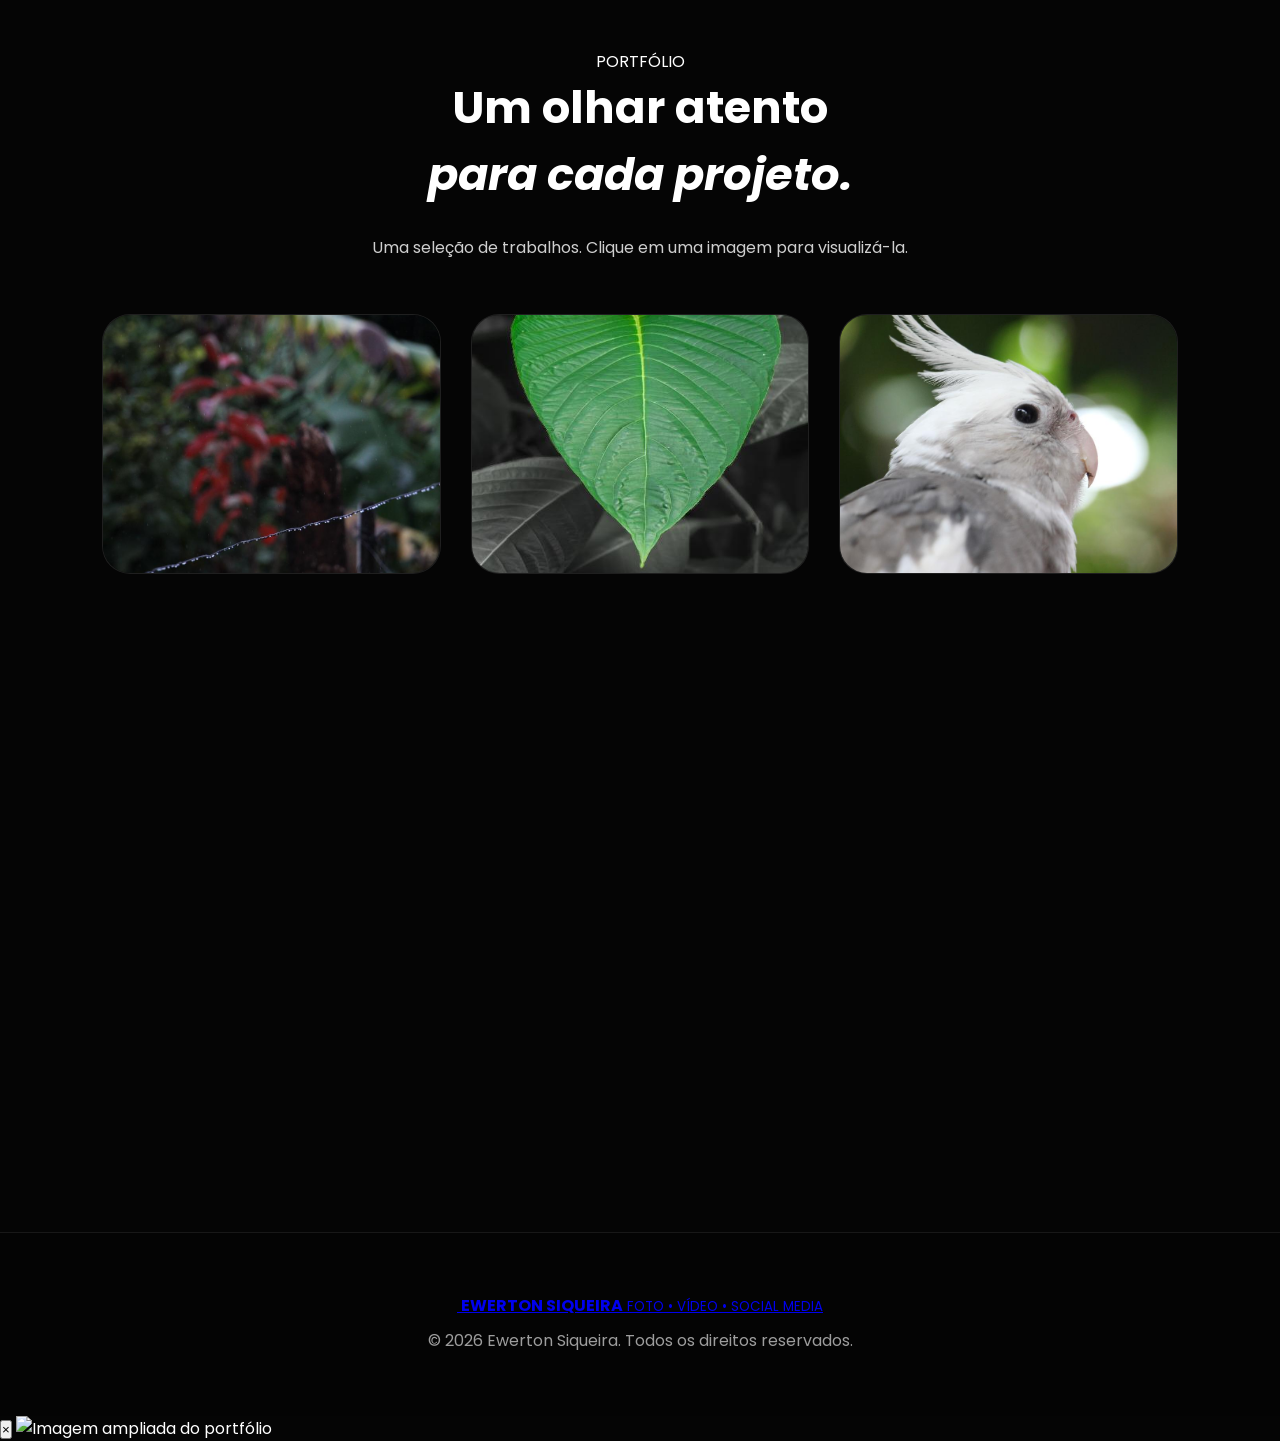
==== commit c677fa3c: "Update index.html" ====
--- a/index.html
+++ b/index.html
@@ -1,420 +1,284 @@
 <!DOCTYPE html>
 <html lang="pt-BR">
-
 <head>
-
-<meta charset="UTF-8">
-<meta name="viewport" content="width=device-width, initial-scale=1.0">
-
-<meta property="og:title" content="Ewerton Siqueira">
-<meta property="og:description" content="Fotografia, Produção de Vídeos e Gestão de Redes Sociais.">
-<meta property="og:image" content="https://ewertonsiqueira051-commits.github.io/ewerton-fotografia/ewerton.jpg">
-<meta property="og:url" content="https://ewertonsiqueira051-commits.github.io/ewerton-fotografia/">
-<meta property="og:type" content="website">
-
-<title>Ewerton Siqueira | Fotografia • Vídeos • Social Media</title>
-
-<link rel="stylesheet" href="style.css">
-
-<link rel="preconnect" href="https://fonts.googleapis.com">
-
-<link href="https://fonts.googleapis.com/css2?family=Poppins:wght@300;400;500;600;700;800&display=swap" rel="stylesheet">
-
-<link rel="stylesheet"
-href="https://cdnjs.cloudflare.com/ajax/libs/font-awesome/6.5.1/css/all.min.css">
-
+  <meta charset="UTF-8">
+  <meta name="viewport" content="width=device-width, initial-scale=1.0">
+
+  <meta property="og:title" content="Ewerton Siqueira">
+  <meta property="og:description" content="Fotografia, vídeos e social media para marcas que querem se destacar.">
+  <meta property="og:image" content="ewerton.jpg">
+  <meta property="og:type" content="website">
+
+  <title>Ewerton Siqueira | Foto, Vídeo e Social Media</title>
+
+  <link rel="preconnect" href="https://fonts.googleapis.com">
+  <link rel="preconnect" href="https://fonts.gstatic.com" crossorigin>
+  <link href="https://fonts.googleapis.com/css2?family=Cormorant+Garamond:ital,wght@0,400;0,500;0,600;0,700;1,500;1,600&family=Poppins:wght@300;400;500;600;700&display=swap" rel="stylesheet">
+  <link rel="stylesheet" href="https://cdnjs.cloudflare.com/ajax/libs/font-awesome/6.5.1/css/all.min.css">
+  <link rel="stylesheet" href="style.css">
 </head>
 
 <body>
-
-<div class="bg-glow"></div>
-
-<header class="hero">
-
-<div class="hero-container">
-
-<div class="hero-text reveal">
-
-<span class="hero-tag">
-
-Fotografia • Vídeos • Social Media
-
-</span>
-
-<h1>
-
-Conteúdo profissional que fortalece marcas e conecta pessoas.
-
-</h1>
-
-<p>
-
-Ajudo empresas e profissionais a transmitirem mais credibilidade através de fotografia profissional, produção de vídeos e gestão estratégica de redes sociais.
-
-</p>
-
-<div class="hero-buttons">
-
-<a
-href="https://instagram.com/ewertonsmedia"
-target="_blank"
-class="btn">
-
-<i class="fab fa-instagram"></i>
-
-&nbsp;
-
-Instagram
-
-</a>
-
-<a
-href="https://wa.me/5544991080433"
-target="_blank"
-class="btn btn-blue">
-
-<i class="fab fa-whatsapp"></i>
-
-&nbsp;
-
-Solicitar orçamento
-
-</a>
-
-</div>
-
-</div>
-
-<div class="hero-image reveal">
-
-<img src="ewerton.jpg" alt="Ewerton Siqueira">
-
-</div>
-
-</div>
-
-</header>
-
-<section class="impact reveal">
-
-<h2>
-
-Sua imagem comunica antes mesmo da primeira conversa.
-
-</h2>
-
-<p>
-
-Hoje, muitas pessoas conhecem uma empresa pelo Instagram antes mesmo de entrar em contato.
-
-Fotografias profissionais, vídeos bem produzidos e uma comunicação estratégica transmitem confiança, fortalecem a marca e aumentam o valor percebido do seu negócio.
-
-</p>
-
-</section>
-
-<section class="services reveal">
-
-<h2>
-
-Como posso ajudar você?
-
-</h2>
-
-<div class="services-grid">
-
-<div class="service-card">
-
-<i class="fa-solid fa-camera"></i>
-
-<h3>Fotografia</h3>
-
-<p>
-
-Ensaios, eventos, produtos e imagens profissionais para fortalecer sua marca.
-
-</p>
-
-</div>
-
-<div class="service-card">
-
-<i class="fa-solid fa-video"></i>
-
-<h3>Produção de Vídeos</h3>
-
-<p>
-
-Reels, vídeos institucionais, bastidores e conteúdo para redes sociais.
-
-</p>
-
-</div>
-
-<div class="service-card">
-
-<i class="fa-solid fa-mobile-screen-button"></i>
-
-<h3>Social Media</h3>
-
-<p>
-
-Planejamento, criação de conteúdo e gestão estratégica do Instagram.
-
-</p>
-
-</div>
-
-</div>
-
-</section>
-
-<section class="about reveal">
-
-<div class="about-container">
-
-<div class="about-text">
-
-<h2>Quem sou eu</h2>
-
-<p>
-
-Olá! Meu nome é <strong>Ewerton Siqueira</strong>.
-
-Sou fotógrafo, videomaker e social media.
-
-Meu objetivo é ajudar empresas e profissionais a fortalecerem sua presença digital através de imagens, vídeos e conteúdos que transmitam confiança e profissionalismo.
-
-</p>
-
-<p>
-
-Acredito que uma boa comunicação visual faz toda a diferença para quem deseja crescer, conquistar novos clientes e destacar sua marca.
-
-</p>
-
-</div>
-
-</div>
-
-</section>
-
-<section class="features reveal">
-
-<h2>Diferenciais</h2>
-
-<div class="features-grid">
-
-<div class="feature">
-
-<i class="fa-solid fa-camera-retro"></i>
-
-<p>Fotografia Profissional</p>
-
-</div>
-
-<div class="feature">
-
-<i class="fa-solid fa-video"></i>
-
-<p>Produção de Vídeos</p>
-
-</div>
-
-<div class="feature">
-
-<i class="fa-solid fa-mobile-screen-button"></i>
-
-<p>Gestão de Redes Sociais</p>
-
-</div>
-
-<div class="feature">
-
-<i class="fa-solid fa-lightbulb"></i>
-
-<p>Conteúdo Estratégico</p>
-
-</div>
-
-<div class="feature">
-
-<i class="fa-solid fa-award"></i>
-
-<p>Qualidade e Compromisso</p>
-
-</div>
-
-<div class="feature">
-
-<i class="fa-solid fa-handshake"></i>
-
-<p>Atendimento Personalizado</p>
-
-</div>
-
-</div>
-
-</section>
-
-<section class="services reveal">
-
-<h2>Serviços</h2>
-
-<div class="services-grid">
-
-<div class="service-card" onclick="showService('fotografia')">
-
-<i class="fa-solid fa-camera"></i>
-
-<h3>Fotografia</h3>
-
-<p>Clique para saber mais</p>
-
-</div>
-
-<div class="service-card" onclick="showService('video')">
-
-<i class="fa-solid fa-video"></i>
-
-<h3>Vídeos</h3>
-
-<p>Clique para saber mais</p>
-
-</div>
-
-<div class="service-card" onclick="showService('social')">
-
-<i class="fa-solid fa-mobile-screen-button"></i>
-
-<h3>Social Media</h3>
-
-<p>Clique para saber mais</p>
-
-</div>
-
-</div>
-
-</section>
-
-<section class="portfolio reveal">
-
-<h2>Portfólio</h2>
-
-<p>
-
-Alguns dos meus trabalhos.
-
-Em breve esta galeria será atualizada com novos projetos.
-
-</p>
-
-<div class="portfolio-grid">
-
-<div class="portfolio-item">
-<img src="natureza.jpg" alt="Natureza">
-</div>
-
-<div class="portfolio-item">
-<img src="animal.jpg" alt="Animais">
-</div>
-
-<div class="portfolio-item">
-<img src="empresa.jpg" alt="Empresa">
-</div>
-
-</div>
-
-</section>
-
-<section class="cta reveal">
-
-<h2>
-
-Sua empresa merece uma presença digital profissional.
-
-</h2>
-
-<p>
-
-Vamos criar conteúdos que transmitam confiança, fortaleçam sua marca e aproximem novos clientes.
-
-</p>
-
-<div class="hero-buttons">
-
-<a
-href="https://instagram.com/ewertonsmedia"
-target="_blank"
-class="btn">
-
-Instagram
-
-</a>
-
-<a
-href="https://wa.me/5544991080433"
-target="_blank"
-class="btn btn-blue">
-
-Solicitar orçamento
-
-</a>
-
-</div>
-
-</section>
-
-<footer>
-
-<h3>Ewerton Siqueira</h3>
-
-<p>Fotografia • Produção de Vídeos • Social Media</p>
-
-<p>@ewertonsmedia</p>
-
-<p>(44) 99108-0433</p>
-
-</footer>
-
-<div id="serviceModal" class="modal">
-
-<div class="modal-content">
-
-<span class="close"
-onclick="closeModal()">
-
-&times;
-
-</span>
-
-<h2 id="modalTitle"></h2>
-
-<p id="modalText"></p>
-
-<a href="https://wa.me/5544991080433"
-target="_blank"
-class="btn btn-blue">
-
-Solicitar orçamento
-
-</a>
-
-</div>
-
-</div>
-
-<a
-href="https://wa.me/5544991080433"
-target="_blank"
-class="whatsapp">
-
-<i class="fab fa-whatsapp"></i>
-
-</a>
-
-<script src="script.js"></script>
-
+  <header class="hero" id="inicio">
+    <nav class="navbar">
+      <a href="#inicio" class="brand">
+        <i class="fa-solid fa-aperture"></i>
+        <span>
+          <strong>EWERTON SIQUEIRA</strong>
+          <small>FOTO • VÍDEO • SOCIAL MEDIA</small>
+        </span>
+      </a>
+
+      <button class="menu-toggle" aria-label="Abrir menu" aria-expanded="false">
+        <i class="fa-solid fa-bars"></i>
+      </button>
+
+      <ul class="nav-links">
+        <li><a href="#inicio">Início</a></li>
+        <li><a href="#historia">História</a></li>
+        <li><a href="#servicos">Serviços</a></li>
+        <li><a href="#portfolio">Portfólio</a></li>
+        <li><a href="#contato">Contato</a></li>
+      </ul>
+    </nav>
+
+    <div class="hero-media">
+      <div class="hero-media-float">
+        <img id="heroImage" src="ewerton.jpg" alt="Ewerton Siqueira">
+      </div>
+    </div>
+
+    <div class="hero-overlay"></div>
+
+    <div class="hero-content">
+      <span class="eyebrow">FOTOGRAFIA • VÍDEOS • SOCIAL MEDIA</span>
+
+      <h1>
+        Ewerton<br>
+        <em>Siqueira</em>
+      </h1>
+
+      <div class="hero-line"></div>
+
+      <p>
+        Imagens, vídeos e estratégias que fortalecem marcas
+        e transformam presença digital em conexão.
+      </p>
+
+      <div class="hero-actions">
+        <a class="btn btn-blue" href="https://wa.me/5544991080433" target="_blank">
+          <i class="fa-brands fa-whatsapp"></i>
+          Solicitar orçamento
+        </a>
+
+        <a class="btn btn-outline" href="#portfolio">
+          Ver trabalhos
+          <i class="fa-solid fa-arrow-down"></i>
+        </a>
+      </div>
+    </div>
+
+    <a href="#historia" class="scroll-down" aria-label="Ir para a próxima seção">
+      <span></span>
+    </a>
+  </header>
+
+  <main>
+    <section class="intro reveal" id="historia">
+      <div class="section-number">01</div>
+
+      <div class="intro-content">
+        <span class="eyebrow blue">SOBRE MEU TRABALHO</span>
+
+        <h2>
+          Cada marca tem uma história.
+          <em>Meu trabalho é fazê-la ser vista.</em>
+        </h2>
+
+        <p>
+          Sou Ewerton Siqueira, fotógrafo, videomaker e social media.
+          Ajudo empresas e profissionais a comunicarem sua essência com
+          imagens de qualidade, vídeos que geram conexão e uma presença
+          digital construída com estratégia.
+        </p>
+
+        <p>
+          Mais do que produzir conteúdo, busco criar materiais que transmitam
+          confiança, valorizem o seu negócio e aproximem as pessoas da sua marca.
+        </p>
+      </div>
+
+      <div class="intro-image">
+        <img src="ewerton.jpg" alt="Ewerton Siqueira trabalhando com criação de conteúdo" loading="lazy">
+      </div>
+    </section>
+
+    <section class="services reveal" id="servicos">
+      <div class="section-heading">
+        <div>
+          <span class="eyebrow blue">O QUE EU FAÇO</span>
+          <h2>Serviços pensados para<br><em>destacar sua presença.</em></h2>
+        </div>
+
+        <p>
+          Soluções visuais e estratégicas para você ou sua empresa
+          se comunicar melhor em todos os canais.
+        </p>
+      </div>
+
+      <div class="services-grid">
+        <article class="service-card" data-service="fotografia" tabindex="0">
+          <div class="service-image">
+            <img src="natureza.jpg" alt="Fotografia profissional" loading="lazy">
+          </div>
+
+          <div class="service-info">
+            <span>01</span>
+            <h3>Fotografia</h3>
+            <p>Ensaios, eventos, produtos, retratos e imagens que valorizam sua marca.</p>
+            <button class="service-link">
+              Conhecer serviço <i class="fa-solid fa-arrow-right"></i>
+            </button>
+          </div>
+        </article>
+
+        <article class="service-card" data-service="video" tabindex="0">
+          <div class="service-image">
+            <img src="empresa.jpg" alt="Produção de vídeos" loading="lazy">
+          </div>
+
+          <div class="service-info">
+            <span>02</span>
+            <h3>Produção de vídeos</h3>
+            <p>Vídeos institucionais, reels, bastidores e conteúdos que prendem a atenção.</p>
+            <button class="service-link">
+              Conhecer serviço <i class="fa-solid fa-arrow-right"></i>
+            </button>
+          </div>
+        </article>
+
+        <article class="service-card" data-service="social" tabindex="0">
+          <div class="service-image">
+            <img src="animal.jpg" alt="Gestão de redes sociais" loading="lazy">
+          </div>
+
+          <div class="service-info">
+            <span>03</span>
+            <h3>Social media</h3>
+            <p>Planejamento e criação de conteúdo para uma presença digital mais forte.</p>
+            <button class="service-link">
+              Conhecer serviço <i class="fa-solid fa-arrow-right"></i>
+            </button>
+          </div>
+        </article>
+      </div>
+    </section>
+
+    <section class="statement reveal">
+      <span class="eyebrow">IMAGEM COM PROPÓSITO</span>
+      <h2>
+        Uma boa presença digital não acontece por acaso.
+        <em>Ela é construída nos detalhes.</em>
+      </h2>
+    </section>
+
+    <section class="portfolio reveal" id="portfolio">
+      <div class="section-heading portfolio-heading">
+        <div>
+          <span class="eyebrow blue">PORTFÓLIO</span>
+          <h2>Um olhar atento<br><em>para cada projeto.</em></h2>
+        </div>
+
+        <p>
+          Uma seleção de trabalhos. Clique em uma imagem para visualizá-la.
+        </p>
+      </div>
+
+      <div class="portfolio-grid">
+        <button class="portfolio-item large" data-image="natureza.jpg" aria-label="Ampliar imagem de fotografia">
+          <img src="natureza.jpg" alt="Trabalho de fotografia" loading="lazy">
+          <span>Fotografia</span>
+        </button>
+
+        <button class="portfolio-item" data-image="empresa.jpg" aria-label="Ampliar imagem de vídeo">
+          <img src="empresa.jpg" alt="Trabalho para empresa" loading="lazy">
+          <span>Conteúdo para marcas</span>
+        </button>
+
+        <button class="portfolio-item" data-image="animal.jpg" aria-label="Ampliar imagem de retrato">
+          <img src="animal.jpg" alt="Trabalho de retrato" loading="lazy">
+          <span>Retratos</span>
+        </button>
+      </div>
+    </section>
+
+    <section class="contact reveal" id="contato">
+      <div class="contact-content">
+        <span class="eyebrow">VAMOS CONVERSAR?</span>
+
+        <h2>
+          Seu próximo conteúdo pode começar
+          <em>por uma boa conversa.</em>
+        </h2>
+
+        <p>
+          Entre em contato para pedir um orçamento, tirar dúvidas
+          ou conversar sobre o seu projeto.
+        </p>
+
+        <a class="btn btn-contact" href="https://wa.me/5544991080433" target="_blank">
+          <i class="fa-brands fa-whatsapp"></i>
+          Falar no WhatsApp
+        </a>
+
+        <div class="social-links">
+          <a href="https://instagram.com/ewertonsmedia" target="_blank" aria-label="Instagram">
+            <i class="fa-brands fa-instagram"></i>
+          </a>
+
+          <a href="https://wa.me/5544991080433" target="_blank" aria-label="WhatsApp">
+            <i class="fa-brands fa-whatsapp"></i>
+          </a>
+        </div>
+      </div>
+    </section>
+  </main>
+
+  <footer>
+    <a href="#inicio" class="brand">
+      <i class="fa-solid fa-aperture"></i>
+      <span>
+        <strong>EWERTON SIQUEIRA</strong>
+        <small>FOTO • VÍDEO • SOCIAL MEDIA</small>
+      </span>
+    </a>
+
+    <p>© 2026 Ewerton Siqueira. Todos os direitos reservados.</p>
+  </footer>
+
+  <div class="modal" id="serviceModal" aria-hidden="true">
+    <div class="modal-content" role="dialog" aria-modal="true" aria-labelledby="modalTitle">
+      <button class="close" aria-label="Fechar janela">&times;</button>
+      <span class="eyebrow blue">SERVIÇOS</span>
+      <h2 id="modalTitle"></h2>
+      <p id="modalText"></p>
+
+      <a class="btn btn-blue" id="modalButton" href="https://wa.me/5544991080433" target="_blank">
+        <i class="fa-brands fa-whatsapp"></i>
+        Solicitar orçamento
+      </a>
+    </div>
+  </div>
+
+  <div class="image-modal" id="imageModal" aria-hidden="true">
+    <button class="image-close" aria-label="Fechar imagem">&times;</button>
+    <img id="modalImage" src="" alt="Imagem ampliada do portfólio">
+  </div>
+
+  <a class="whatsapp" href="https://wa.me/5544991080433" target="_blank" aria-label="Falar pelo WhatsApp">
+    <i class="fa-brands fa-whatsapp"></i>
+  </a>
+
+  <script src="script.js"></script>
 </body>
-
 </html>
--- a/style.css
+++ b/style.css
@@ -5,304 +5,879 @@
 scroll-behavior:smooth;
 }
 
+:root{
+
+--bg:#050505;
+--card:#111111;
+--primary:#005eff;
+--primary2:#3b82f6;
+--text:#ffffff;
+--text2:#cfcfcf;
+--border:rgba(255,255,255,.08);
+
+}
+
 body{
+
 font-family:'Poppins',sans-serif;
-background:#050505;
-color:white;
+background:var(--bg);
+color:var(--text);
 overflow-x:hidden;
-}
-
-.bg-glow{
-display:none;
+position:relative;
+
+}
+
+body::before{
+
+content:"";
+position:fixed;
+top:-200px;
+right:-200px;
+
+width:600px;
+height:600px;
+
+background:radial-gradient(circle,
+rgba(0,94,255,.18),
+transparent 70%);
+
+pointer-events:none;
+z-index:-2;
+
+}
+
+body::after{
+
+content:"";
+position:fixed;
+bottom:-250px;
+left:-250px;
+
+width:650px;
+height:650px;
+
+background:radial-gradient(circle,
+rgba(0,94,255,.10),
+transparent 70%);
+
+pointer-events:none;
+z-index:-2;
+
 }
 
 section{
-padding:100px 8%;
+
+padding:120px 8%;
+
 }
 
 h2{
+
 font-size:2.8rem;
+margin-bottom:25px;
 text-align:center;
-margin-bottom:20px;
+font-weight:700;
+
 }
 
 p{
-line-height:1.8;
+
+line-height:1.9;
+color:var(--text2);
+
 }
 
 .hero{
+
 min-height:100vh;
+
 display:flex;
 align-items:center;
-padding:50px 8%;
+
+position:relative;
+
 }
 
 .hero-container{
+
 display:flex;
+
 align-items:center;
 justify-content:space-between;
+
 gap:80px;
+
+max-width:1400px;
+margin:auto;
+
+}
+
+.hero-text{
+
+flex:1;
+
+animation:fadeLeft 1.2s ease;
+
+}
+
+.hero-tag{
+
+display:inline-block;
+
+padding:12px 22px;
+
+background:rgba(255,255,255,.05);
+
+border:1px solid rgba(255,255,255,.08);
+
+border-radius:50px;
+
+backdrop-filter:blur(15px);
+
+margin-bottom:25px;
+
+font-size:.95rem;
+
+}
+
+.hero-text h1{
+
+font-size:4.4rem;
+
+line-height:1.1;
+
+margin-bottom:25px;
+
+max-width:700px;
+
+}
+
+.hero-text p{
+
+font-size:1.15rem;
+
+max-width:620px;
+
+}
+
+.hero-buttons{
+
+display:flex;
+
+gap:18px;
+
+margin-top:35px;
+
+flex-wrap:wrap;
+
+}
+
+.btn{
+
+padding:16px 34px;
+
+border-radius:60px;
+
+text-decoration:none;
+
+color:white;
+
+font-weight:500;
+
+border:1px solid rgba(255,255,255,.12);
+
+transition:.35s;
+
+display:inline-flex;
+
+align-items:center;
+
+gap:8px;
+
+}
+
+.btn:hover{
+
+transform:translateY(-6px);
+
+background:white;
+
+color:#050505;
+
+}
+
+.btn-blue{
+
+background:var(--primary);
+
+border:none;
+
+box-shadow:0 0 30px rgba(0,94,255,.35);
+
+}
+
+.btn-blue:hover{
+
+background:#1b6dff;
+
+color:white;
+
+box-shadow:0 0 45px rgba(0,94,255,.55);
+
+}
+
+.hero-image{
+
+flex:1;
+
+display:flex;
+
+justify-content:center;
+
+animation:fadeRight 1.3s ease;
+
+}
+
+.hero-image img{
+
 width:100%;
-}
-
-.hero-image{
-flex:1;
+
+max-width:470px;
+
+border-radius:35px;
+
+box-shadow:
+
+0 0 30px rgba(0,94,255,.20),
+
+0 0 80px rgba(0,94,255,.18);
+
+transition:.5s;
+
+animation:float 5s ease-in-out infinite;
+
+}
+
+.hero-image img:hover{
+
+transform:scale(1.03);
+
+box-shadow:
+
+0 0 35px rgba(0,94,255,.45),
+
+0 0 90px rgba(0,94,255,.30);
+
+}
+
+/* ===========================
+   SOBRE / IMPACTO
+=========================== */
+
+.impact,
+.about{
+
+max-width:1100px;
+margin:auto;
+text-align:center;
+
+}
+
+.impact p,
+.about p{
+
+max-width:850px;
+margin:20px auto 0;
+
+}
+
+
+/* ===========================
+   CARDS DE SERVIÇOS
+=========================== */
+
+.services-grid{
+
+display:grid;
+
+grid-template-columns:repeat(auto-fit,minmax(280px,1fr));
+
+gap:30px;
+
+margin-top:60px;
+
+}
+
+.service-card{
+
+background:rgba(255,255,255,.04);
+
+backdrop-filter:blur(20px);
+
+border:1px solid rgba(255,255,255,.08);
+
+border-radius:28px;
+
+padding:40px 30px;
+
+text-align:center;
+
+cursor:pointer;
+
+transition:.4s;
+
+position:relative;
+
+overflow:hidden;
+
+}
+
+.service-card::before{
+
+content:"";
+
+position:absolute;
+
+top:-100%;
+
+left:-100%;
+
+width:250px;
+height:250px;
+
+background:rgba(0,94,255,.15);
+
+border-radius:50%;
+
+transition:.6s;
+
+}
+
+.service-card:hover::before{
+
+top:-60px;
+left:-60px;
+
+}
+
+.service-card:hover{
+
+transform:translateY(-12px);
+
+border-color:rgba(0,94,255,.35);
+
+box-shadow:
+
+0 20px 40px rgba(0,0,0,.45),
+
+0 0 25px rgba(0,94,255,.20);
+
+}
+
+.service-card i{
+
+font-size:3rem;
+
+color:#3b82f6;
+
+margin-bottom:20px;
+
+transition:.4s;
+
+}
+
+.service-card:hover i{
+
+transform:scale(1.15) rotate(-6deg);
+
+}
+
+.service-card h3{
+
+margin-bottom:15px;
+
+font-size:1.4rem;
+
+}
+
+
+/* ===========================
+   DIFERENCIAIS
+=========================== */
+
+.features-grid{
+
+display:grid;
+
+grid-template-columns:repeat(auto-fit,minmax(220px,1fr));
+
+gap:25px;
+
+margin-top:50px;
+
+}
+
+.feature{
+
+background:rgba(255,255,255,.04);
+
+border:1px solid rgba(255,255,255,.08);
+
+border-radius:24px;
+
+padding:35px;
+
+text-align:center;
+
+transition:.4s;
+
+}
+
+.feature:hover{
+
+transform:translateY(-10px);
+
+box-shadow:0 0 25px rgba(0,94,255,.18);
+
+}
+
+.feature i{
+
+font-size:2.4rem;
+
+margin-bottom:18px;
+
+color:#3b82f6;
+
+}
+
+
+/* ===========================
+   PORTFÓLIO
+=========================== */
+
+.portfolio{
+
+text-align:center;
+
+}
+
+.portfolio-grid{
+
+display:grid;
+
+grid-template-columns:repeat(auto-fit,minmax(280px,1fr));
+
+gap:30px;
+
+margin-top:50px;
+
+}
+
+.portfolio-item{
+    position:relative;
+    height:260px;
+    border-radius:28px;
+    overflow:hidden;
+    border:1px solid rgba(255,255,255,.08);
+    transition:.4s;
+    cursor:pointer;
+    background:rgba(255,255,255,.03);
+}
+
+.portfolio-item img{
+    width:100%;
+    height:100%;
+    object-fit:cover;
+    display:block;
+    transition:.5s;
+}
+
+.portfolio-item:hover img{
+    transform:scale(1.08);
+}
+
+.portfolio-item:hover{
+    transform:translateY(-10px);
+    box-shadow:0 0 30px rgba(0,94,255,.20);
+}
+
+/* ===========================
+   CTA
+=========================== */
+
+.cta{
+
+text-align:center;
+
+padding:140px 8%;
+
+}
+
+.cta h2{
+
+font-size:3rem;
+
+margin-bottom:25px;
+
+}
+
+.cta p{
+
+max-width:700px;
+
+margin:auto;
+
+margin-bottom:35px;
+
+}
+
+
+/* ===========================
+   FOOTER
+=========================== */
+
+footer{
+
+padding:60px 20px;
+
+text-align:center;
+
+border-top:1px solid rgba(255,255,255,.08);
+
+background:#040404;
+
+}
+
+footer h3{
+
+font-size:2rem;
+
+margin-bottom:10px;
+
+}
+
+footer p{
+
+margin-top:8px;
+
+color:#9d9d9d;
+
+}
+
+
+/* ===========================
+   WHATSAPP
+=========================== */
+
+.whatsapp{
+
+position:fixed;
+
+right:30px;
+
+bottom:30px;
+
+width:68px;
+
+height:68px;
+
+border-radius:50%;
+
 display:flex;
+
 justify-content:center;
+
+align-items:center;
+
+background:#25D366;
+
+color:white;
+
+font-size:2rem;
+
+text-decoration:none;
+
+box-shadow:
+
+0 0 25px rgba(37,211,102,.45);
+
+transition:.4s;
+
+z-index:999;
+
+animation:pulse 2.5s infinite;
+
+}
+
+.whatsapp:hover{
+
+transform:scale(1.12);
+
+}
+
+
+/* ===========================
+   MODAL
+=========================== */
+
+.modal{
+
+display:none;
+
+position:fixed;
+
+top:0;
+
+left:0;
+
+width:100%;
+
+height:100%;
+
+background:rgba(0,0,0,.82);
+
+justify-content:center;
+
+align-items:center;
+
+backdrop-filter:blur(8px);
+
+z-index:9999;
+
+}
+
+.modal-content{
+
+width:90%;
+
+max-width:650px;
+
+padding:45px;
+
+border-radius:30px;
+
+background:#101010;
+
+border:1px solid rgba(0,94,255,.25);
+
+box-shadow:
+
+0 0 45px rgba(0,94,255,.20);
+
+text-align:center;
+
+animation:modal .35s ease;
+
+position:relative;
+
+}
+
+.close{
+
+position:absolute;
+
+top:20px;
+
+right:25px;
+
+font-size:34px;
+
+cursor:pointer;
+
+transition:.3s;
+
+}
+
+.close:hover{
+
+color:#3b82f6;
+
+}
+
+
+/* ===========================
+   REVEAL
+=========================== */
+
+.reveal{
+
+opacity:0;
+
+transform:translateY(60px);
+
+transition:1s;
+
+}
+
+.reveal.active{
+
+opacity:1;
+
+transform:translateY(0);
+
+}
+
+
+/* ===========================
+   ANIMAÇÕES
+=========================== */
+
+@keyframes fadeLeft{
+
+from{
+
+opacity:0;
+
+transform:translateX(-60px);
+
+}
+
+to{
+
+opacity:1;
+
+transform:translateX(0);
+
+}
+
+}
+
+@keyframes fadeRight{
+
+from{
+
+opacity:0;
+
+transform:translateX(60px);
+
+}
+
+to{
+
+opacity:1;
+
+transform:translateX(0);
+
+}
+
+}
+
+@keyframes float{
+
+0%{
+
+transform:translateY(0px);
+
+}
+
+50%{
+
+transform:translateY(-12px);
+
+}
+
+100%{
+
+transform:translateY(0px);
+
+}
+
+}
+
+@keyframes pulse{
+
+0%{
+
+box-shadow:0 0 0 0 rgba(37,211,102,.45);
+
+}
+
+70%{
+
+box-shadow:0 0 0 18px rgba(37,211,102,0);
+
+}
+
+100%{
+
+box-shadow:0 0 0 0 rgba(37,211,102,0);
+
+}
+
+}
+
+@keyframes modal{
+
+from{
+
+opacity:0;
+
+transform:scale(.92);
+
+}
+
+to{
+
+opacity:1;
+
+transform:scale(1);
+
+}
+
+}
+
+
+/* ===========================
+   RESPONSIVO
+=========================== */
+
+@media(max-width:900px){
+
+.hero-container{
+
+flex-direction:column-reverse;
+
+text-align:center;
+
+gap:50px;
+
+}
+
+.hero-text h1{
+
+font-size:2.8rem;
+
+}
+
+.hero-text p{
+
+margin:auto;
+
+}
+
+.hero-buttons{
+
+justify-content:center;
+
 }
 
 .hero-image img{
-width:100%;
-max-width:500px;
-border-radius:30px;
-object-fit:cover;
-box-shadow:
-0 0 20px #005eff55,
-0 0 50px #005eff33;
-}
-
-.hero-text{
-flex:1;
-}
-
-.hero-tag{
-display:inline-block;
-padding:10px 20px;
-border-radius:50px;
-background:rgba(255,255,255,.08);
-backdrop-filter:blur(15px);
-margin-bottom:20px;
-}
-
-.hero-text h1{
-font-size:4rem;
-line-height:1.1;
-margin-bottom:20px;
-}
-
-.hero-text p{
-color:#c7c7c7;
-font-size:1.1rem;
-}
-
-.hero-buttons{
-display:flex;
-gap:15px;
-margin-top:30px;
-flex-wrap:wrap;
-}
-
-.btn{
-padding:15px 30px;
-border-radius:50px;
-text-decoration:none;
-color:white;
-border:1px solid rgba(255,255,255,.15);
-transition:.4s;
-}
-
-.btn:hover{
-transform:translateY(-4px);
-}
-
-.btn-blue{
-background:#005eff;
-box-shadow:0 0 20px #005eff88;
-}
-
-.impact{
-text-align:center;
-max-width:900px;
-margin:auto;
-}
-
-.services-grid,
-.pricing-grid,
-.portfolio-grid{
-display:grid;
-grid-template-columns:repeat(auto-fit,minmax(280px,1fr));
-gap:25px;
-margin-top:50px;
-}
-
-.service-card,
-.price-card,
-.portfolio-item,
-.feature{
-background:rgba(255,255,255,.05);
-backdrop-filter:blur(15px);
-border:1px solid rgba(255,255,255,.08);
-padding:35px;
-border-radius:25px;
-transition:.4s;
-}
-
-.service-card{
-cursor:pointer;
-text-align:center;
-}
-
-.service-card:hover{
-transform:translateY(-10px);
-box-shadow:0 0 25px #005eff55;
-}
-
-.service-card i{
-font-size:2.5rem;
-margin-bottom:15px;
-color:#4b83ff;
-}
-
-.service-card h3{
-margin-bottom:10px;
-}
-
-.price-card{
-text-align:center;
-}
-
-.price-card h4{
-font-size:2rem;
-margin-top:15px;
-}
-
-.badge{
-display:inline-block;
-background:#005eff;
-padding:8px 15px;
-border-radius:50px;
-margin-bottom:15px;
-font-size:.8rem;
-}
-
-.features-grid{
-display:grid;
-grid-template-columns:repeat(auto-fit,minmax(220px,1fr));
-gap:20px;
-margin-top:40px;
-}
-
-.feature{
-text-align:center;
-}
-
-.feature i{
-font-size:2rem;
-margin-bottom:15px;
-color:#4b83ff;
-}
-
-.portfolio{
-text-align:center;
-}
-
-.portfolio-item{
-height:250px;
-display:flex;
-justify-content:center;
-align-items:center;
-font-size:1.2rem;
-color:#999;
-}
-
-.cta{
-text-align:center;
-}
-
-footer{
-padding:40px;
-text-align:center;
-border-top:1px solid rgba(255,255,255,.1);
-}
-
-.whatsapp{
-position:fixed;
-right:25px;
-bottom:25px;
-width:65px;
-height:65px;
-background:#25d366;
-border-radius:50%;
-display:flex;
-align-items:center;
-justify-content:center;
-font-size:2rem;
-color:white;
-text-decoration:none;
-box-shadow:0 0 25px #25d36688;
-z-index:999;
-}
-
-.modal{
-display:none;
-position:fixed;
-top:0;
-left:0;
-width:100%;
-height:100%;
-background:rgba(0,0,0,.85);
-justify-content:center;
-align-items:center;
-z-index:9999;
-}
-
-.modal-content{
-    width:90%;
-    max-width:650px;
-    background:rgba(20,20,20,0.95);
-    border:1px solid rgba(0,140,255,0.5);
-    border-radius:25px;
-    padding:40px;
-    text-align:center;
-    position:relative;
-    box-shadow:0 0 30px rgba(0,140,255,0.3);
-}
-
-.modal-content h2{
-    margin-bottom:20px;
-}
-
-.modal-content p{
-    line-height:1.8;
-    margin-bottom:30px;
-}
-
-.modal-content .btn{
-    display:inline-block;
-    margin-top:20px;
-}
-
-.close{
-float:right;
-font-size:35px;
-cursor:pointer;
-}
-
-.reveal{
-opacity:0;
-transform:translateY(50px);
-transition:1s;
-}
-
-.reveal.active{
-opacity:1;
-transform:translateY(0);
-}
-
-@media(max-width:900px){
-
-.hero-container{
-flex-direction:column;
-text-align:center;
-}
-
-.hero-text h1{
-font-size:2.7rem;
-}
-
-.hero-image img{
-max-width:350px;
-}
-
-}
-
+
+max-width:340px;
+
+}
+
+h2{
+
+font-size:2.2rem;
+
+}
+
+section{
+
+padding:90px 7%;
+
+}
+
+}
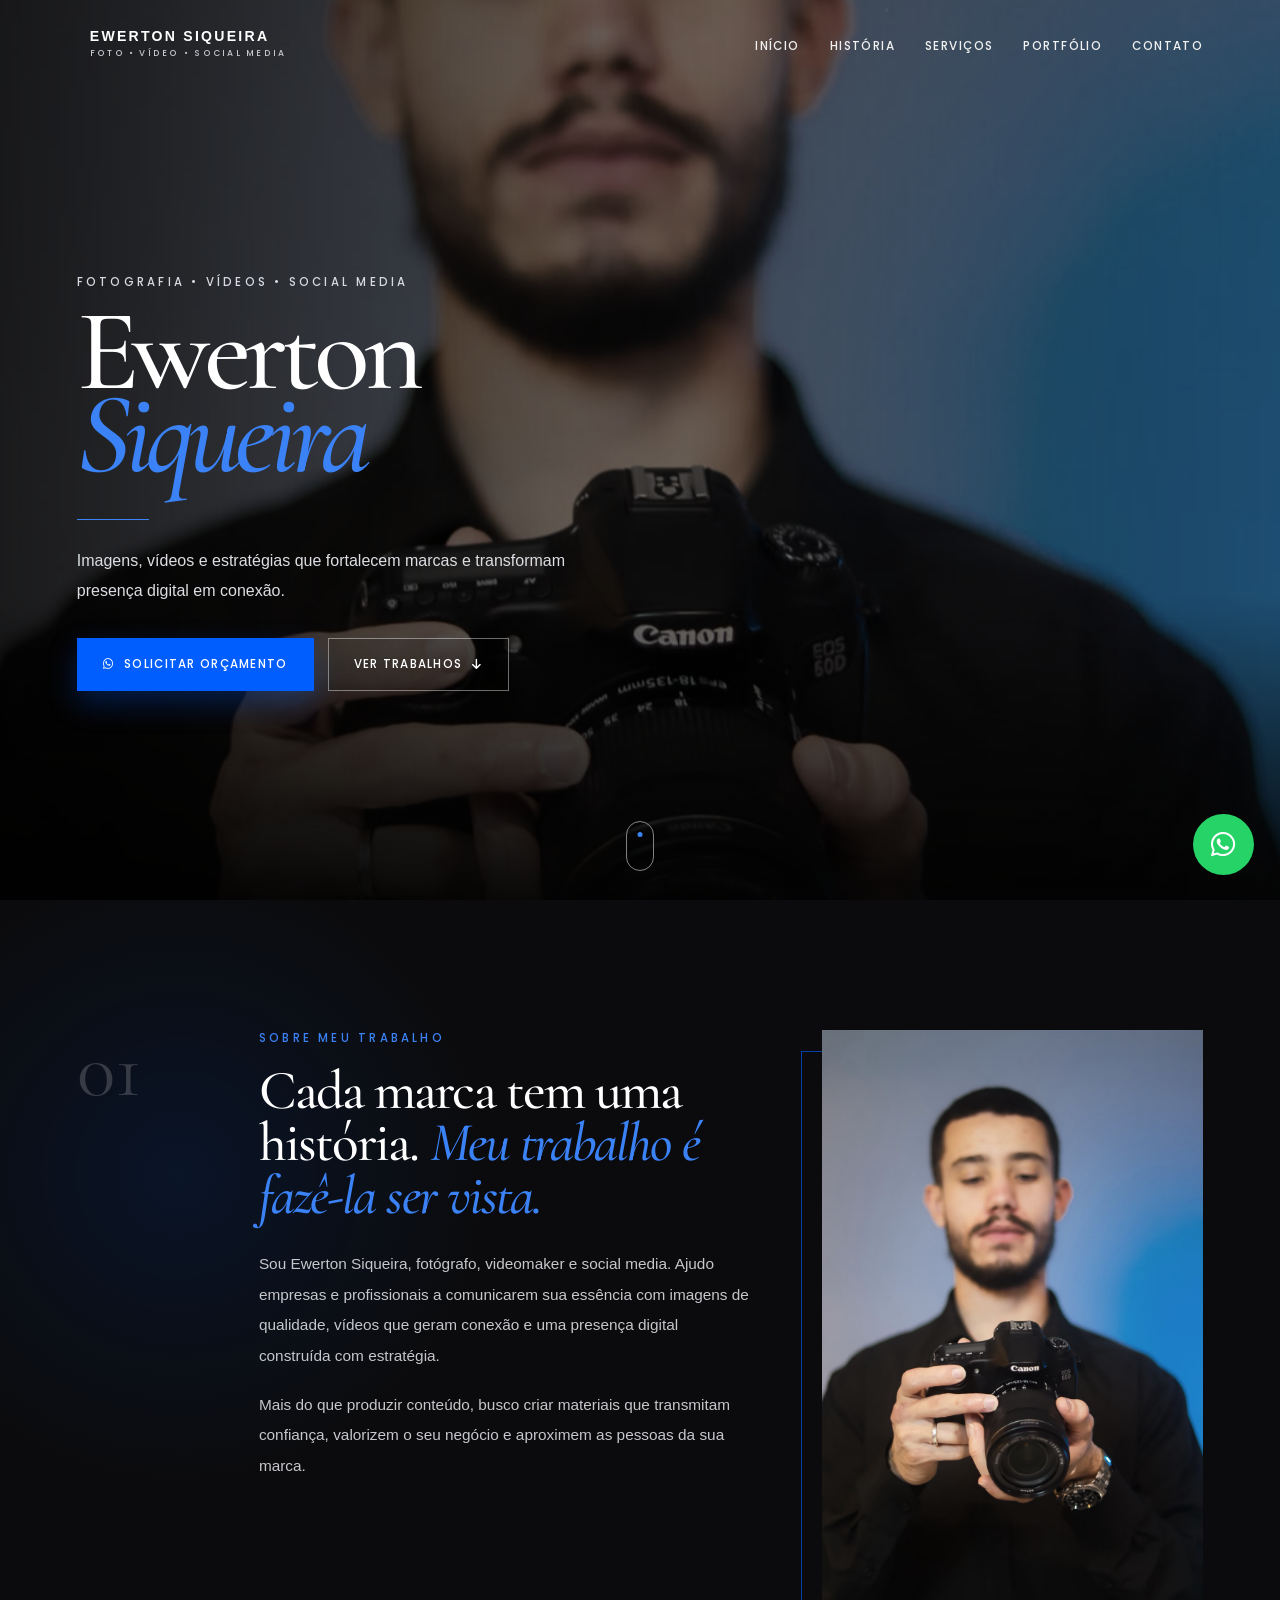
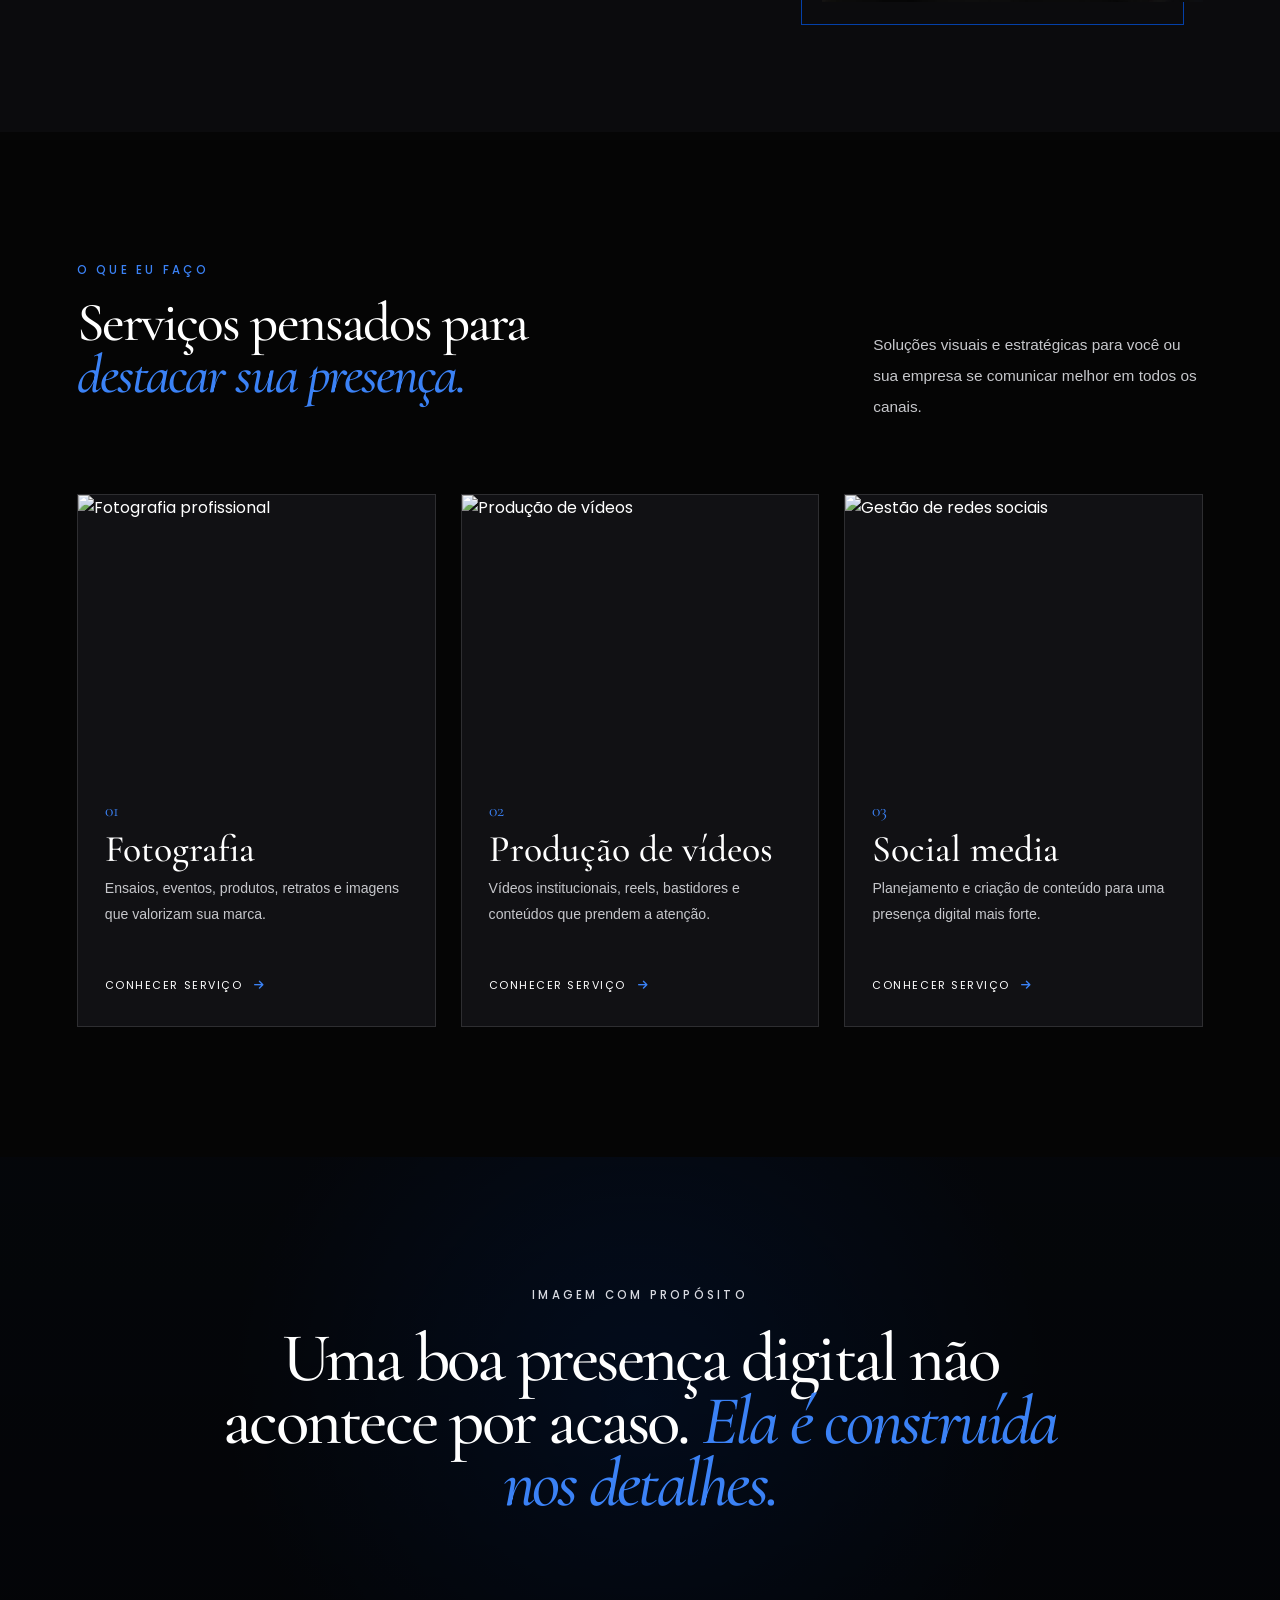
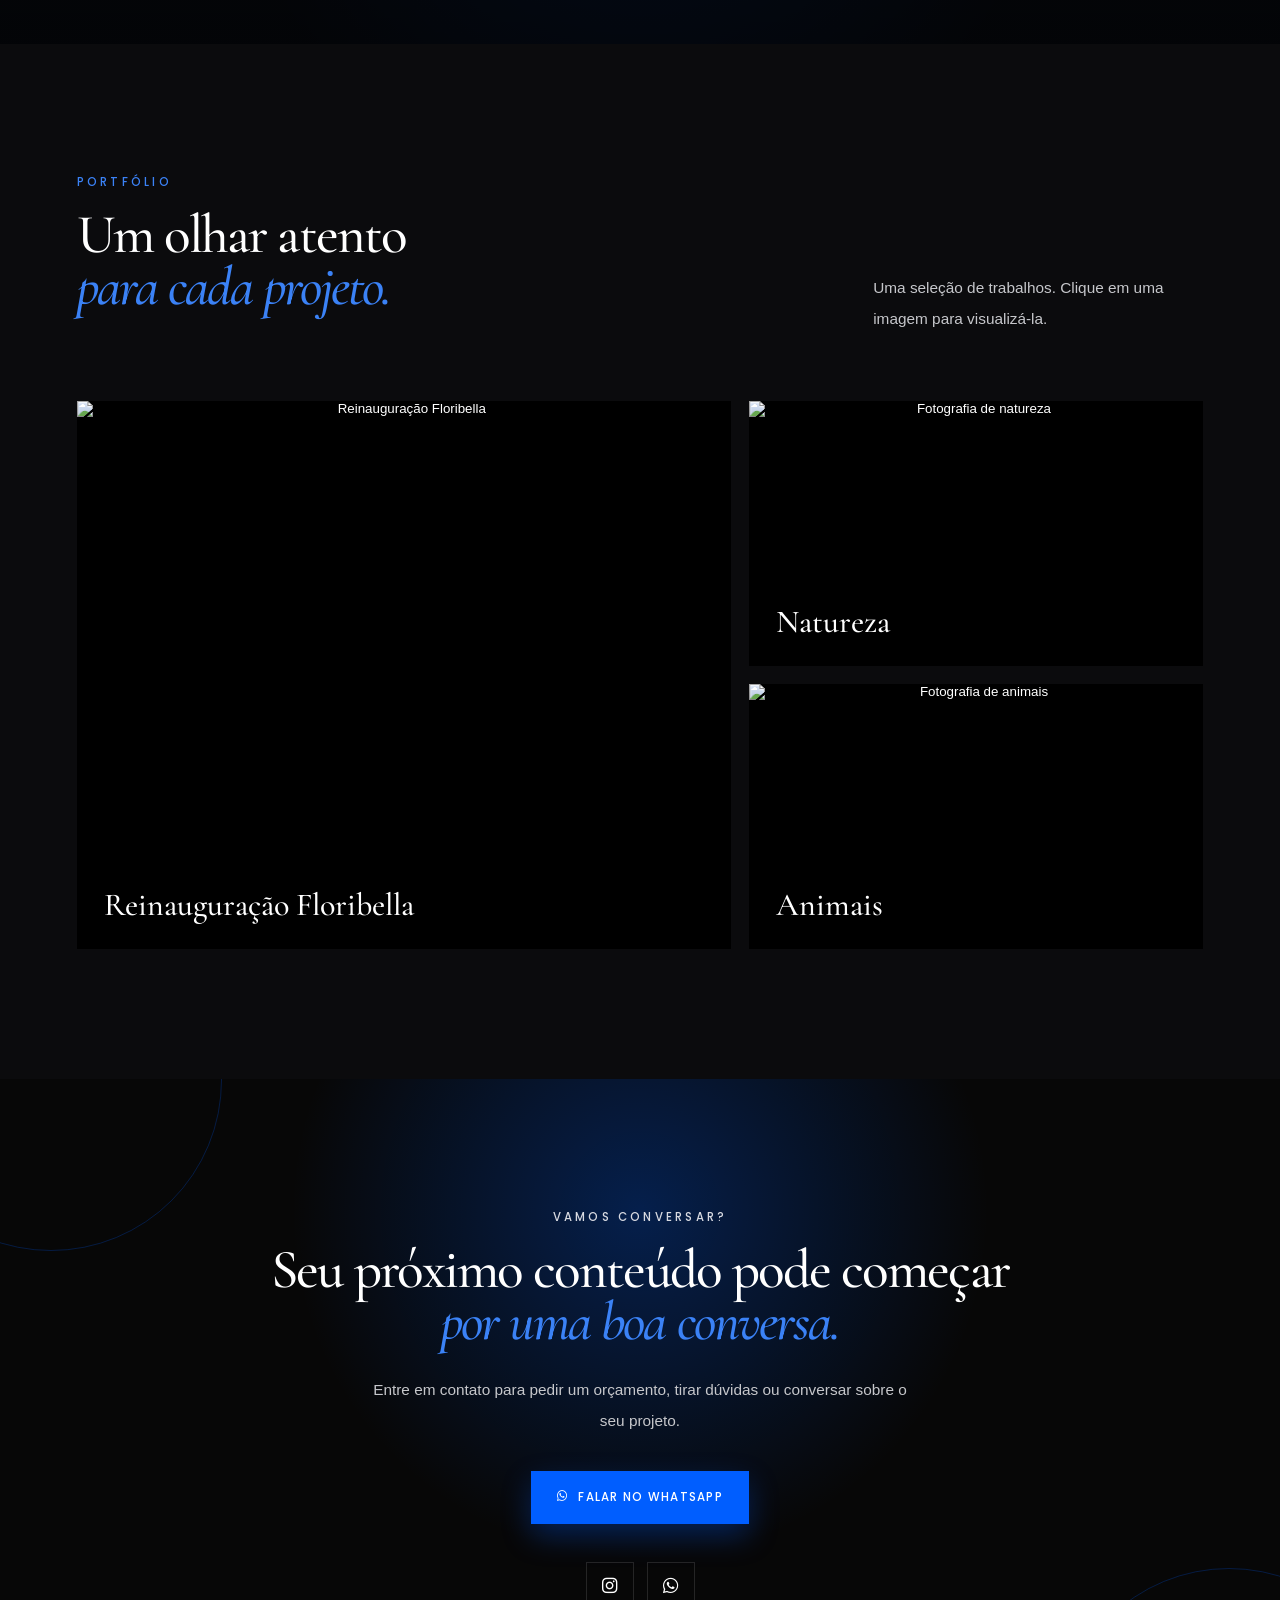
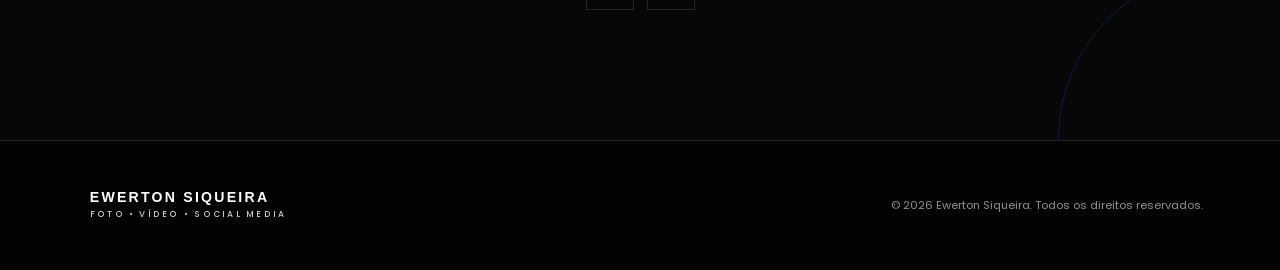
==== commit a858b095: "Update index.html" ====
--- a/index.html
+++ b/index.html
@@ -195,20 +195,20 @@
       </div>
 
       <div class="portfolio-grid">
-        <button class="portfolio-item large" data-image="natureza.jpg" aria-label="Ampliar imagem de fotografia">
-          <img src="natureza.jpg" alt="Trabalho de fotografia" loading="lazy">
-          <span>Fotografia</span>
-        </button>
-
-        <button class="portfolio-item" data-image="empresa.jpg" aria-label="Ampliar imagem de vídeo">
-          <img src="empresa.jpg" alt="Trabalho para empresa" loading="lazy">
-          <span>Conteúdo para marcas</span>
-        </button>
-
-        <button class="portfolio-item" data-image="animal.jpg" aria-label="Ampliar imagem de retrato">
-          <img src="animal.jpg" alt="Trabalho de retrato" loading="lazy">
-          <span>Retratos</span>
-        </button>
+        <button class="portfolio-item large" data-gallery="floribella" aria-label="Abrir galeria da Reinauguração Floribella">
+  <img src="floribella-1.jpg" alt="Reinauguração Floribella" loading="lazy">
+  <span>Reinauguração Floribella</span>
+</button>
+
+<button class="portfolio-item" data-gallery="natureza" aria-label="Abrir galeria de natureza">
+  <img src="natureza-1.jpg" alt="Fotografia de natureza" loading="lazy">
+  <span>Natureza</span>
+</button>
+
+<button class="portfolio-item" data-gallery="animais" aria-label="Abrir galeria de animais">
+  <img src="animais-1.jpg" alt="Fotografia de animais" loading="lazy">
+  <span>Animais</span>
+</button>
       </div>
     </section>
 
@@ -271,9 +271,23 @@
   </div>
 
   <div class="image-modal" id="imageModal" aria-hidden="true">
-    <button class="image-close" aria-label="Fechar imagem">&times;</button>
-    <img id="modalImage" src="" alt="Imagem ampliada do portfólio">
-  </div>
+  <button class="image-close" aria-label="Fechar galeria">&times;</button>
+
+  <button class="gallery-nav gallery-prev" aria-label="Foto anterior">
+    <i class="fa-solid fa-chevron-left"></i>
+  </button>
+
+  <figure>
+    <img id="modalImage" src="" alt="">
+    <figcaption id="galleryCaption"></figcaption>
+  </figure>
+
+  <button class="gallery-nav gallery-next" aria-label="Próxima foto">
+    <i class="fa-solid fa-chevron-right"></i>
+  </button>
+
+  <span class="gallery-counter" id="galleryCounter"></span>
+</div>
 
   <a class="whatsapp" href="https://wa.me/5544991080433" target="_blank" aria-label="Falar pelo WhatsApp">
     <i class="fa-brands fa-whatsapp"></i>
--- a/style.css
+++ b/style.css
@@ -1,883 +1,1041 @@
-*{
-margin:0;
-padding:0;
-box-sizing:border-box;
-scroll-behavior:smooth;
-}
-
-:root{
-
---bg:#050505;
---card:#111111;
---primary:#005eff;
---primary2:#3b82f6;
---text:#ffffff;
---text2:#cfcfcf;
---border:rgba(255,255,255,.08);
-
-}
-
-body{
-
-font-family:'Poppins',sans-serif;
-background:var(--bg);
-color:var(--text);
-overflow-x:hidden;
-position:relative;
-
-}
-
-body::before{
-
-content:"";
-position:fixed;
-top:-200px;
-right:-200px;
-
-width:600px;
-height:600px;
-
-background:radial-gradient(circle,
-rgba(0,94,255,.18),
-transparent 70%);
-
-pointer-events:none;
-z-index:-2;
-
-}
-
-body::after{
-
-content:"";
-position:fixed;
-bottom:-250px;
-left:-250px;
-
-width:650px;
-height:650px;
-
-background:radial-gradient(circle,
-rgba(0,94,255,.10),
-transparent 70%);
-
-pointer-events:none;
-z-index:-2;
-
-}
-
-section{
-
-padding:120px 8%;
-
-}
-
-h2{
-
-font-size:2.8rem;
-margin-bottom:25px;
-text-align:center;
-font-weight:700;
-
-}
-
-p{
-
-line-height:1.9;
-color:var(--text2);
-
-}
-
-.hero{
-
-min-height:100vh;
-
-display:flex;
-align-items:center;
-
-position:relative;
-
-}
-
-.hero-container{
-
-display:flex;
-
-align-items:center;
-justify-content:space-between;
-
-gap:80px;
-
-max-width:1400px;
-margin:auto;
-
-}
-
-.hero-text{
-
-flex:1;
-
-animation:fadeLeft 1.2s ease;
-
-}
-
-.hero-tag{
-
-display:inline-block;
-
-padding:12px 22px;
-
-background:rgba(255,255,255,.05);
-
-border:1px solid rgba(255,255,255,.08);
-
-border-radius:50px;
-
-backdrop-filter:blur(15px);
-
-margin-bottom:25px;
-
-font-size:.95rem;
-
-}
-
-.hero-text h1{
-
-font-size:4.4rem;
-
-line-height:1.1;
-
-margin-bottom:25px;
-
-max-width:700px;
-
-}
-
-.hero-text p{
-
-font-size:1.15rem;
-
-max-width:620px;
-
-}
-
-.hero-buttons{
-
-display:flex;
-
-gap:18px;
-
-margin-top:35px;
-
-flex-wrap:wrap;
-
-}
-
-.btn{
-
-padding:16px 34px;
-
-border-radius:60px;
-
-text-decoration:none;
-
-color:white;
-
-font-weight:500;
-
-border:1px solid rgba(255,255,255,.12);
-
-transition:.35s;
-
-display:inline-flex;
-
-align-items:center;
-
-gap:8px;
-
-}
-
-.btn:hover{
-
-transform:translateY(-6px);
-
-background:white;
-
-color:#050505;
-
-}
-
-.btn-blue{
-
-background:var(--primary);
-
-border:none;
-
-box-shadow:0 0 30px rgba(0,94,255,.35);
-
-}
-
-.btn-blue:hover{
-
-background:#1b6dff;
-
-color:white;
-
-box-shadow:0 0 45px rgba(0,94,255,.55);
-
-}
-
-.hero-image{
-
-flex:1;
-
-display:flex;
-
-justify-content:center;
-
-animation:fadeRight 1.3s ease;
-
-}
-
-.hero-image img{
-
-width:100%;
-
-max-width:470px;
-
-border-radius:35px;
-
-box-shadow:
-
-0 0 30px rgba(0,94,255,.20),
-
-0 0 80px rgba(0,94,255,.18);
-
-transition:.5s;
-
-animation:float 5s ease-in-out infinite;
-
-}
-
-.hero-image img:hover{
-
-transform:scale(1.03);
-
-box-shadow:
-
-0 0 35px rgba(0,94,255,.45),
-
-0 0 90px rgba(0,94,255,.30);
-
-}
-
-/* ===========================
-   SOBRE / IMPACTO
-=========================== */
-
-.impact,
-.about{
-
-max-width:1100px;
-margin:auto;
-text-align:center;
-
-}
-
-.impact p,
-.about p{
-
-max-width:850px;
-margin:20px auto 0;
-
-}
-
-
-/* ===========================
-   CARDS DE SERVIÇOS
-=========================== */
-
-.services-grid{
-
-display:grid;
-
-grid-template-columns:repeat(auto-fit,minmax(280px,1fr));
-
-gap:30px;
-
-margin-top:60px;
-
-}
-
-.service-card{
-
-background:rgba(255,255,255,.04);
-
-backdrop-filter:blur(20px);
-
-border:1px solid rgba(255,255,255,.08);
-
-border-radius:28px;
-
-padding:40px 30px;
-
-text-align:center;
-
-cursor:pointer;
-
-transition:.4s;
-
-position:relative;
-
-overflow:hidden;
-
-}
-
-.service-card::before{
-
-content:"";
-
-position:absolute;
-
-top:-100%;
-
-left:-100%;
-
-width:250px;
-height:250px;
-
-background:rgba(0,94,255,.15);
-
-border-radius:50%;
-
-transition:.6s;
-
-}
-
-.service-card:hover::before{
-
-top:-60px;
-left:-60px;
-
-}
-
-.service-card:hover{
-
-transform:translateY(-12px);
-
-border-color:rgba(0,94,255,.35);
-
-box-shadow:
-
-0 20px 40px rgba(0,0,0,.45),
-
-0 0 25px rgba(0,94,255,.20);
-
-}
-
-.service-card i{
-
-font-size:3rem;
-
-color:#3b82f6;
-
-margin-bottom:20px;
-
-transition:.4s;
-
-}
-
-.service-card:hover i{
-
-transform:scale(1.15) rotate(-6deg);
-
-}
-
-.service-card h3{
-
-margin-bottom:15px;
-
-font-size:1.4rem;
-
-}
-
-
-/* ===========================
-   DIFERENCIAIS
-=========================== */
-
-.features-grid{
-
-display:grid;
-
-grid-template-columns:repeat(auto-fit,minmax(220px,1fr));
-
-gap:25px;
-
-margin-top:50px;
-
-}
-
-.feature{
-
-background:rgba(255,255,255,.04);
-
-border:1px solid rgba(255,255,255,.08);
-
-border-radius:24px;
-
-padding:35px;
-
-text-align:center;
-
-transition:.4s;
-
-}
-
-.feature:hover{
-
-transform:translateY(-10px);
-
-box-shadow:0 0 25px rgba(0,94,255,.18);
-
-}
-
-.feature i{
-
-font-size:2.4rem;
-
-margin-bottom:18px;
-
-color:#3b82f6;
-
-}
-
-
-/* ===========================
-   PORTFÓLIO
-=========================== */
-
-.portfolio{
-
-text-align:center;
-
-}
-
-.portfolio-grid{
-
-display:grid;
-
-grid-template-columns:repeat(auto-fit,minmax(280px,1fr));
-
-gap:30px;
-
-margin-top:50px;
-
-}
-
-.portfolio-item{
-    position:relative;
-    height:260px;
-    border-radius:28px;
-    overflow:hidden;
-    border:1px solid rgba(255,255,255,.08);
-    transition:.4s;
-    cursor:pointer;
-    background:rgba(255,255,255,.03);
-}
-
-.portfolio-item img{
-    width:100%;
-    height:100%;
-    object-fit:cover;
-    display:block;
-    transition:.5s;
-}
-
-.portfolio-item:hover img{
-    transform:scale(1.08);
-}
-
-.portfolio-item:hover{
-    transform:translateY(-10px);
-    box-shadow:0 0 30px rgba(0,94,255,.20);
-}
-
-/* ===========================
-   CTA
-=========================== */
-
-.cta{
-
-text-align:center;
-
-padding:140px 8%;
-
-}
-
-.cta h2{
-
-font-size:3rem;
-
-margin-bottom:25px;
-
-}
-
-.cta p{
-
-max-width:700px;
-
-margin:auto;
-
-margin-bottom:35px;
-
-}
-
-
-/* ===========================
-   FOOTER
-=========================== */
-
-footer{
-
-padding:60px 20px;
-
-text-align:center;
-
-border-top:1px solid rgba(255,255,255,.08);
-
-background:#040404;
-
-}
-
-footer h3{
-
-font-size:2rem;
-
-margin-bottom:10px;
-
-}
-
-footer p{
-
-margin-top:8px;
-
-color:#9d9d9d;
-
-}
-
-
-/* ===========================
-   WHATSAPP
-=========================== */
-
-.whatsapp{
-
-position:fixed;
-
-right:30px;
-
-bottom:30px;
-
-width:68px;
-
-height:68px;
-
-border-radius:50%;
-
-display:flex;
-
-justify-content:center;
-
-align-items:center;
-
-background:#25D366;
-
-color:white;
-
-font-size:2rem;
-
-text-decoration:none;
-
-box-shadow:
-
-0 0 25px rgba(37,211,102,.45);
-
-transition:.4s;
-
-z-index:999;
-
-animation:pulse 2.5s infinite;
-
-}
-
-.whatsapp:hover{
-
-transform:scale(1.12);
-
-}
-
-
-/* ===========================
-   MODAL
-=========================== */
-
-.modal{
-
-display:none;
-
-position:fixed;
-
-top:0;
-
-left:0;
-
-width:100%;
-
-height:100%;
-
-background:rgba(0,0,0,.82);
-
-justify-content:center;
-
-align-items:center;
-
-backdrop-filter:blur(8px);
-
-z-index:9999;
-
-}
-
-.modal-content{
-
-width:90%;
-
-max-width:650px;
-
-padding:45px;
-
-border-radius:30px;
-
-background:#101010;
-
-border:1px solid rgba(0,94,255,.25);
-
-box-shadow:
-
-0 0 45px rgba(0,94,255,.20);
-
-text-align:center;
-
-animation:modal .35s ease;
-
-position:relative;
-
-}
-
-.close{
-
-position:absolute;
-
-top:20px;
-
-right:25px;
-
-font-size:34px;
-
-cursor:pointer;
-
-transition:.3s;
-
-}
-
-.close:hover{
-
-color:#3b82f6;
-
-}
-
-
-/* ===========================
-   REVEAL
-=========================== */
-
-.reveal{
-
-opacity:0;
-
-transform:translateY(60px);
-
-transition:1s;
-
-}
-
-.reveal.active{
-
-opacity:1;
-
-transform:translateY(0);
-
-}
-
-
-/* ===========================
-   ANIMAÇÕES
-=========================== */
-
-@keyframes fadeLeft{
-
-from{
-
-opacity:0;
-
-transform:translateX(-60px);
-
-}
-
-to{
-
-opacity:1;
-
-transform:translateX(0);
-
-}
-
-}
-
-@keyframes fadeRight{
-
-from{
-
-opacity:0;
-
-transform:translateX(60px);
-
-}
-
-to{
-
-opacity:1;
-
-transform:translateX(0);
-
-}
-
-}
-
-@keyframes float{
-
-0%{
-
-transform:translateY(0px);
-
-}
-
-50%{
-
-transform:translateY(-12px);
-
-}
-
-100%{
-
-transform:translateY(0px);
-
-}
-
-}
-
-@keyframes pulse{
-
-0%{
-
-box-shadow:0 0 0 0 rgba(37,211,102,.45);
-
-}
-
-70%{
-
-box-shadow:0 0 0 18px rgba(37,211,102,0);
-
-}
-
-100%{
-
-box-shadow:0 0 0 0 rgba(37,211,102,0);
-
-}
-
-}
-
-@keyframes modal{
-
-from{
-
-opacity:0;
-
-transform:scale(.92);
-
-}
-
-to{
-
-opacity:1;
-
-transform:scale(1);
-
-}
-
-}
-
-
-/* ===========================
-   RESPONSIVO
-=========================== */
-
-@media(max-width:900px){
-
-.hero-container{
-
-flex-direction:column-reverse;
-
-text-align:center;
-
-gap:50px;
-
-}
-
-.hero-text h1{
-
-font-size:2.8rem;
-
-}
-
-.hero-text p{
-
-margin:auto;
-
-}
-
-.hero-buttons{
-
-justify-content:center;
-
-}
-
-.hero-image img{
-
-max-width:340px;
-
-}
-
-h2{
-
-font-size:2.2rem;
-
-}
-
-section{
-
-padding:90px 7%;
-
-}
-
-}
+:root {
+  --bg: #050505;
+  --bg-soft: #0b0b0d;
+  --card: #111114;
+  --primary: #005eff;
+  --primary-light: #3b82f6;
+  --text: #ffffff;
+  --text-soft: #c6c7cb;
+  --muted: #8c8e95;
+  --border: rgba(255, 255, 255, 0.12);
+  --serif: "Cormorant Garamond", Georgia, serif;
+  --sans: "Poppins", Arial, sans-serif;
+}
+
+* {
+  margin: 0;
+  padding: 0;
+  box-sizing: border-box;
+  scroll-behavior: smooth;
+}
+
+body {
+  background: var(--bg);
+  color: var(--text);
+  font-family: var(--sans);
+  overflow-x: hidden;
+  opacity: 0;
+  transition: opacity 0.5s ease;
+}
+
+body.ready {
+  opacity: 1;
+}
+
+body.no-scroll {
+  overflow: hidden;
+}
+
+a {
+  color: inherit;
+}
+
+img {
+  display: block;
+  max-width: 100%;
+}
+
+.hero {
+  min-height: 100vh;
+  position: relative;
+  isolation: isolate;
+  display: grid;
+  place-items: center;
+  overflow: hidden;
+}
+
+.hero-media,
+.hero-overlay {
+  position: absolute;
+  inset: 0;
+}
+
+.hero-media {
+  z-index: -2;
+  overflow: hidden;
+}
+
+.hero-media-float {
+  width: 100%;
+  height: 100%;
+  animation: floatImage 7s ease-in-out infinite;
+}
+
+.hero-media img {
+  width: 100%;
+  height: 100%;
+  object-fit: cover;
+  object-position: center;
+  filter: grayscale(45%) contrast(1.05);
+  transform: scale(1.05) translate3d(var(--pointer-x, 0), var(--pointer-y, 0), 0);
+  transition: transform 0.25s ease-out;
+}
+
+.hero-overlay {
+  z-index: -1;
+  background:
+    linear-gradient(90deg, rgba(0, 0, 0, 0.83) 0%, rgba(0, 0, 0, 0.56) 48%, rgba(0, 0, 0, 0.36) 100%),
+    linear-gradient(0deg, rgba(5, 5, 5, 0.92) 0%, transparent 34%);
+}
+
+.navbar {
+  width: min(1240px, 88%);
+  padding: 28px 0;
+  position: absolute;
+  top: 0;
+  left: 50%;
+  z-index: 10;
+  display: flex;
+  align-items: center;
+  justify-content: space-between;
+  transform: translateX(-50%);
+}
+
+.brand {
+  display: inline-flex;
+  align-items: center;
+  gap: 13px;
+  color: white;
+  text-decoration: none;
+  letter-spacing: 0.14em;
+}
+
+.brand i {
+  color: var(--primary-light);
+  font-size: 1.65rem;
+}
+
+.brand span {
+  display: grid;
+  gap: 3px;
+}
+
+.brand strong {
+  font-size: 0.88rem;
+  font-weight: 600;
+}
+
+.brand small {
+  color: #c5c7cd;
+  font-size: 0.54rem;
+  font-weight: 500;
+}
+
+.nav-links {
+  display: flex;
+  gap: 30px;
+  list-style: none;
+}
+
+.nav-links a {
+  color: #f1f1f1;
+  font-size: 0.74rem;
+  font-weight: 500;
+  letter-spacing: 0.12em;
+  text-decoration: none;
+  text-transform: uppercase;
+  transition: color 0.25s ease;
+}
+
+.nav-links a:hover {
+  color: var(--primary-light);
+}
+
+.menu-toggle {
+  display: none;
+  border: 0;
+  background: transparent;
+  color: white;
+  cursor: pointer;
+  font-size: 1.35rem;
+}
+
+.hero-content {
+  width: min(1240px, 88%);
+  padding: 145px 0 80px;
+  animation: fadeUp 1.1s ease both;
+}
+
+.eyebrow {
+  display: block;
+  color: #d8dae1;
+  font-size: 0.72rem;
+  font-weight: 500;
+  letter-spacing: 0.28em;
+}
+
+.eyebrow.blue {
+  color: var(--primary-light);
+}
+
+.hero-content h1 {
+  max-width: 850px;
+  margin-top: 20px;
+  color: white;
+  font-family: var(--serif);
+  font-size: clamp(4.6rem, 9vw, 9rem);
+  font-weight: 500;
+  letter-spacing: -0.055em;
+  line-height: 0.72;
+}
+
+.hero-content h1 em,
+h2 em {
+  color: var(--primary-light);
+  font-weight: 500;
+}
+
+.hero-line {
+  width: 72px;
+  height: 1px;
+  margin: 42px 0 26px;
+  background: var(--primary-light);
+}
+
+.hero-content p {
+  width: min(500px, 100%);
+  color: #dcdee3;
+  font-size: 1rem;
+  font-weight: 300;
+  line-height: 1.9;
+}
+
+.hero-actions {
+  display: flex;
+  flex-wrap: wrap;
+  gap: 14px;
+  margin-top: 32px;
+}
+
+.btn {
+  display: inline-flex;
+  align-items: center;
+  justify-content: center;
+  gap: 10px;
+  min-height: 53px;
+  padding: 0 25px;
+  border: 1px solid transparent;
+  color: white;
+  cursor: pointer;
+  font-family: var(--sans);
+  font-size: 0.73rem;
+  font-weight: 500;
+  letter-spacing: 0.11em;
+  text-decoration: none;
+  text-transform: uppercase;
+  transition: transform 0.3s ease, background 0.3s ease, border-color 0.3s ease;
+}
+
+.btn:hover {
+  transform: translateY(-5px);
+}
+
+.btn-blue {
+  background: var(--primary);
+  box-shadow: 0 12px 30px rgba(0, 94, 255, 0.28);
+}
+
+.btn-blue:hover {
+  background: var(--primary-light);
+}
+
+.btn-outline {
+  border-color: rgba(255, 255, 255, 0.42);
+  background: rgba(0, 0, 0, 0.1);
+}
+
+.btn-outline:hover {
+  border-color: var(--primary-light);
+  background: rgba(0, 94, 255, 0.15);
+}
+
+.scroll-down {
+  width: 28px;
+  height: 50px;
+  position: absolute;
+  bottom: 29px;
+  left: 50%;
+  border: 1px solid rgba(255, 255, 255, 0.5);
+  border-radius: 20px;
+  transform: translateX(-50%);
+}
+
+.scroll-down span {
+  width: 5px;
+  height: 5px;
+  position: absolute;
+  top: 10px;
+  left: 50%;
+  border-radius: 50%;
+  background: var(--primary-light);
+  transform: translateX(-50%);
+  animation: scrollDot 1.8s infinite;
+}
+
+section {
+  padding: 130px max(6%, calc((100% - 1240px) / 2));
+}
+
+.intro {
+  display: grid;
+  grid-template-columns: 0.25fr 1.1fr 0.85fr;
+  align-items: start;
+  gap: 70px;
+  background:
+    radial-gradient(circle at 14% 33%, rgba(0, 94, 255, 0.11), transparent 25%),
+    var(--bg-soft);
+}
+
+.section-number {
+  color: rgba(255, 255, 255, 0.18);
+  font-family: var(--serif);
+  font-size: 5rem;
+  line-height: 1;
+}
+
+.intro-content h2,
+.section-heading h2,
+.contact h2 {
+  margin: 18px 0 27px;
+  color: white;
+  font-family: var(--serif);
+  font-size: clamp(2.7rem, 4.3vw, 4.3rem);
+  font-weight: 500;
+  letter-spacing: -0.035em;
+  line-height: 0.95;
+}
+
+.intro-content p,
+.section-heading p,
+.contact p {
+  margin-top: 18px;
+  color: var(--text-soft);
+  font-size: 0.96rem;
+  font-weight: 300;
+  line-height: 2;
+}
+
+.intro-image {
+  position: relative;
+}
+
+.intro-image::before {
+  width: 100%;
+  height: 100%;
+  position: absolute;
+  top: 21px;
+  left: -21px;
+  border: 1px solid rgba(0, 94, 255, 0.64);
+  content: "";
+}
+
+.intro-image img {
+  width: 100%;
+  min-height: 440px;
+  position: relative;
+  object-fit: cover;
+  filter: grayscale(25%);
+}
+
+.services {
+  background: var(--bg);
+}
+
+.section-heading {
+  display: flex;
+  align-items: flex-end;
+  justify-content: space-between;
+  gap: 50px;
+}
+
+.section-heading p {
+  max-width: 330px;
+  padding-bottom: 6px;
+}
+
+.services-grid {
+  display: grid;
+  grid-template-columns: repeat(3, 1fr);
+  gap: 25px;
+  margin-top: 65px;
+}
+
+.service-card {
+  border: 1px solid var(--border);
+  background: var(--card);
+  cursor: pointer;
+  overflow: hidden;
+  transition: transform 0.4s ease, border-color 0.4s ease, box-shadow 0.4s ease;
+}
+
+.service-card:hover,
+.service-card:focus {
+  border-color: rgba(0, 94, 255, 0.7);
+  box-shadow: 0 20px 35px rgba(0, 0, 0, 0.35), 0 0 24px rgba(0, 94, 255, 0.14);
+  outline: none;
+  transform: translateY(-11px);
+}
+
+.service-image {
+  height: 275px;
+  overflow: hidden;
+}
+
+.service-image img {
+  width: 100%;
+  height: 100%;
+  object-fit: cover;
+  filter: grayscale(35%);
+  transition: filter 0.5s ease, transform 0.6s ease;
+}
+
+.service-card:hover .service-image img {
+  filter: grayscale(0%);
+  transform: scale(1.08);
+}
+
+.service-info {
+  padding: 28px 27px 30px;
+}
+
+.service-info > span {
+  color: var(--primary-light);
+  font-family: var(--serif);
+  font-size: 1.1rem;
+}
+
+.service-info h3 {
+  margin: 10px 0;
+  color: white;
+  font-family: var(--serif);
+  font-size: 2.35rem;
+  font-weight: 500;
+  line-height: 0.9;
+}
+
+.service-info p {
+  min-height: 82px;
+  color: var(--text-soft);
+  font-size: 0.88rem;
+  font-weight: 300;
+  line-height: 1.8;
+}
+
+.service-link {
+  margin-top: 20px;
+  padding: 0;
+  border: 0;
+  background: transparent;
+  color: white;
+  cursor: pointer;
+  font-family: var(--sans);
+  font-size: 0.68rem;
+  letter-spacing: 0.14em;
+  text-transform: uppercase;
+}
+
+.service-link i {
+  margin-left: 7px;
+  color: var(--primary-light);
+  transition: transform 0.3s ease;
+}
+
+.service-card:hover .service-link i {
+  transform: translateX(6px);
+}
+
+.statement {
+  position: relative;
+  overflow: hidden;
+  text-align: center;
+  background:
+    linear-gradient(rgba(0, 0, 0, 0.73), rgba(0, 0, 0, 0.8)),
+    radial-gradient(circle at center, rgba(0, 94, 255, 0.38), transparent 60%),
+    #101624;
+}
+
+.statement h2 {
+  max-width: 900px;
+  margin: 23px auto 0;
+  color: white;
+  font-family: var(--serif);
+  font-size: clamp(3rem, 5.4vw, 5.7rem);
+  font-weight: 500;
+  letter-spacing: -0.04em;
+  line-height: 0.9;
+}
+
+.portfolio {
+  background: var(--bg-soft);
+}
+
+.portfolio-grid {
+  display: grid;
+  grid-template-columns: 1.18fr 0.82fr;
+  grid-template-rows: repeat(2, 265px);
+  gap: 18px;
+  margin-top: 60px;
+}
+
+.portfolio-item {
+  position: relative;
+  border: 0;
+  background: #000;
+  color: white;
+  cursor: pointer;
+  overflow: hidden;
+}
+
+.portfolio-item.large {
+  grid-row: span 2;
+}
+
+.portfolio-item::after {
+  position: absolute;
+  inset: 0;
+  background: linear-gradient(0deg, rgba(0, 0, 0, 0.8), transparent 48%);
+  content: "";
+}
+
+.portfolio-item img {
+  width: 100%;
+  height: 100%;
+  object-fit: cover;
+  filter: grayscale(25%);
+  transition: transform 0.65s ease, filter 0.5s ease;
+}
+
+.portfolio-item:hover img {
+  filter: grayscale(0%);
+  transform: scale(1.08);
+}
+
+.portfolio-item span {
+  position: absolute;
+  z-index: 1;
+  bottom: 25px;
+  left: 27px;
+  color: white;
+  font-family: var(--serif);
+  font-size: 2rem;
+  font-weight: 500;
+}
+
+.contact {
+  min-height: 640px;
+  display: grid;
+  place-items: center;
+  position: relative;
+  overflow: hidden;
+  text-align: center;
+  background:
+    radial-gradient(circle at 50% 20%, rgba(0, 94, 255, 0.28), transparent 42%),
+    #070707;
+}
+
+.contact::before,
+.contact::after {
+  width: 340px;
+  height: 340px;
+  position: absolute;
+  border: 1px solid rgba(0, 94, 255, 0.24);
+  border-radius: 50%;
+  content: "";
+}
+
+.contact::before {
+  top: -170px;
+  left: -120px;
+}
+
+.contact::after {
+  right: -120px;
+  bottom: -170px;
+}
+
+.contact-content {
+  max-width: 760px;
+  position: relative;
+  z-index: 1;
+}
+
+.contact p {
+  max-width: 540px;
+  margin-right: auto;
+  margin-left: auto;
+}
+
+.btn-contact {
+  margin-top: 34px;
+  background: var(--primary);
+  box-shadow: 0 12px 30px rgba(0, 94, 255, 0.3);
+}
+
+.btn-contact:hover {
+  background: var(--primary-light);
+}
+
+.social-links {
+  display: flex;
+  justify-content: center;
+  gap: 13px;
+  margin-top: 38px;
+}
+
+.social-links a {
+  width: 48px;
+  height: 48px;
+  display: grid;
+  place-items: center;
+  border: 1px solid var(--border);
+  color: white;
+  font-size: 1.1rem;
+  text-decoration: none;
+  transition: color 0.3s ease, border-color 0.3s ease, transform 0.3s ease;
+}
+
+.social-links a:hover {
+  border-color: var(--primary-light);
+  color: var(--primary-light);
+  transform: translateY(-5px);
+}
+
+footer {
+  min-height: 130px;
+  padding: 30px max(6%, calc((100% - 1240px) / 2));
+  display: flex;
+  align-items: center;
+  justify-content: space-between;
+  gap: 24px;
+  border-top: 1px solid var(--border);
+  background: #030303;
+}
+
+footer p {
+  color: var(--muted);
+  font-size: 0.7rem;
+}
+
+.whatsapp {
+  width: 61px;
+  height: 61px;
+  position: fixed;
+  right: 26px;
+  bottom: 25px;
+  z-index: 20;
+  display: grid;
+  place-items: center;
+  border-radius: 50%;
+  background: #25d366;
+  box-shadow: 0 0 0 0 rgba(37, 211, 102, 0.55);
+  color: white;
+  font-size: 1.75rem;
+  text-decoration: none;
+  animation: pulse 2.5s infinite;
+  transition: transform 0.3s ease;
+}
+
+.whatsapp:hover {
+  transform: scale(1.1);
+}
+
+.modal,
+.image-modal {
+  width: 100%;
+  height: 100%;
+  position: fixed;
+  inset: 0;
+  z-index: 100;
+  display: none;
+  align-items: center;
+  justify-content: center;
+  padding: 22px;
+  background: rgba(0, 0, 0, 0.88);
+  backdrop-filter: blur(8px);
+}
+
+.modal.open,
+.image-modal.open {
+  display: flex;
+}
+
+.modal-content {
+  width: min(590px, 100%);
+  position: relative;
+  padding: 50px;
+  border: 1px solid rgba(0, 94, 255, 0.42);
+  background: #111114;
+  box-shadow: 0 0 48px rgba(0, 94, 255, 0.19);
+  text-align: center;
+  animation: modalIn 0.35s ease;
+}
+
+.modal-content h2 {
+  margin: 14px 0 19px;
+  color: white;
+  font-family: var(--serif);
+  font-size: 3.1rem;
+  font-weight: 500;
+  line-height: 0.9;
+}
+
+.modal-content p {
+  margin-bottom: 28px;
+  color: var(--text-soft);
+  font-size: 0.92rem;
+  font-weight: 300;
+  line-height: 1.9;
+}
+
+.close,
+.image-close {
+  position: absolute;
+  top: 13px;
+  right: 18px;
+  border: 0;
+  background: transparent;
+  color: white;
+  cursor: pointer;
+  font-size: 2rem;
+  line-height: 1;
+  transition: color 0.25s ease;
+}
+
+.close:hover,
+.image-close:hover {
+  color: var(--primary-light);
+}
+
+.image-modal {
+  z-index: 110;
+}
+
+.image-modal img {
+  max-width: min(1100px, 94vw);
+  max-height: 88vh;
+  object-fit: contain;
+  animation: modalIn 0.35s ease;
+}
+
+.image-close {
+  top: 24px;
+  right: 30px;
+  font-size: 2.5rem;
+}
+
+.reveal {
+  opacity: 0;
+  transform: translateY(55px);
+  transition: opacity 0.9s ease, transform 0.9s ease;
+}
+
+.reveal.active {
+  opacity: 1;
+  transform: translateY(0);
+}
+
+@keyframes fadeUp {
+  from {
+    opacity: 0;
+    transform: translateY(35px);
+  }
+
+  to {
+    opacity: 1;
+    transform: translateY(0);
+  }
+}
+
+@keyframes floatImage {
+  0%, 100% {
+    transform: scale(1);
+  }
+
+  50% {
+    transform: scale(1.018);
+  }
+}
+
+@keyframes scrollDot {
+  0% {
+    opacity: 0;
+    transform: translate(-50%, 0);
+  }
+
+  35% {
+    opacity: 1;
+  }
+
+  100% {
+    opacity: 0;
+    transform: translate(-50%, 20px);
+  }
+}
+
+@keyframes pulse {
+  0% {
+    box-shadow: 0 0 0 0 rgba(37, 211, 102, 0.55);
+  }
+
+  70% {
+    box-shadow: 0 0 0 17px rgba(37, 211, 102, 0);
+  }
+
+  100% {
+    box-shadow: 0 0 0 0 rgba(37, 211, 102, 0);
+  }
+}
+
+@keyframes modalIn {
+  from {
+    opacity: 0;
+    transform: scale(0.93);
+  }
+
+  to {
+    opacity: 1;
+    transform: scale(1);
+  }
+}
+
+@media (max-width: 900px) {
+  .navbar {
+    width: min(92%, 700px);
+    padding: 21px 0;
+  }
+
+  .menu-toggle {
+    display: block;
+    position: relative;
+    z-index: 12;
+  }
+
+  .nav-links {
+    width: 100%;
+    position: absolute;
+    top: 0;
+    right: 0;
+    display: none;
+    padding: 83px 25px 27px;
+    border: 1px solid var(--border);
+    background: rgba(8, 8, 10, 0.97);
+    flex-direction: column;
+    gap: 20px;
+    text-align: right;
+  }
+
+  .nav-links.is-open {
+    display: flex;
+  }
+
+  .hero-content {
+    width: min(92%, 700px);
+    padding-top: 190px;
+  }
+
+  .intro {
+    grid-template-columns: 1fr;
+    gap: 32px;
+  }
+
+  .section-number {
+    font-size: 4rem;
+  }
+
+  .intro-image {
+    max-width: 470px;
+  }
+
+  .section-heading {
+    align-items: flex-start;
+    flex-direction: column;
+    gap: 0;
+  }
+
+  .services-grid {
+    grid-template-columns: 1fr;
+    max-width: 560px;
+  }
+
+  .portfolio-grid {
+    grid-template-columns: 1fr;
+    grid-template-rows: auto;
+  }
+
+  .portfolio-item,
+  .portfolio-item.large {
+    height: 290px;
+    grid-row: auto;
+  }
+}
+
+@media (max-width: 560px) {
+  section {
+    padding: 90px 6%;
+  }
+
+  .brand i {
+    font-size: 1.3rem;
+  }
+
+  .brand strong {
+    font-size: 0.7rem;
+  }
+
+  .brand small {
+    font-size: 0.45rem;
+  }
+
+  .hero-content h1 {
+    font-size: clamp(4.1rem, 22vw, 5.5rem);
+  }
+
+  .hero-content p {
+    font-size: 0.9rem;
+  }
+
+  .hero-actions {
+    align-items: stretch;
+    flex-direction: column;
+  }
+
+  .btn {
+    width: 100%;
+  }
+
+  .intro-image img {
+    min-height: 350px;
+  }
+
+  .service-image {
+    height: 235px;
+  }
+
+  .statement h2 {
+    font-size: 3.3rem;
+  }
+
+  .portfolio-item,
+  .portfolio-item.large {
+    height: 235px;
+  }
+
+  .portfolio-item span {
+    font-size: 1.7rem;
+  }
+
+  footer {
+    align-items: flex-start;
+    flex-direction: column;
+  }
+
+  .modal-content {
+    padding: 48px 25px 35px;
+  }
+
+  .modal-content h2 {
+    font-size: 2.7rem;
+  }
+
+  .whatsapp {
+    width: 55px;
+    height: 55px;
+    right: 18px;
+    bottom: 18px;
+  }
+}
+.image-modal {
+  padding: 45px 85px;
+  flex-direction: column;
+}
+
+.image-modal figure {
+  max-width: min(1100px, 100%);
+  max-height: 85vh;
+  margin: 0;
+  text-align: center;
+}
+
+.image-modal img {
+  max-width: 100%;
+  max-height: calc(85vh - 55px);
+  object-fit: contain;
+}
+
+.image-modal figcaption {
+  margin-top: 14px;
+  color: white;
+  font-family: var(--serif);
+  font-size: 1.55rem;
+}
+
+.gallery-counter {
+  position: absolute;
+  bottom: 20px;
+  color: #d5d5d5;
+  font-size: 0.74rem;
+  letter-spacing: 0.12em;
+}
+
+.gallery-nav {
+  width: 52px;
+  height: 52px;
+  position: absolute;
+  top: 50%;
+  z-index: 1;
+  display: grid;
+  place-items: center;
+  border: 1px solid rgba(255, 255, 255, 0.35);
+  background: rgba(0, 0, 0, 0.45);
+  color: white;
+  cursor: pointer;
+  font-size: 1rem;
+  transform: translateY(-50%);
+  transition: background 0.25s ease, border-color 0.25s ease;
+}
+
+.gallery-nav:hover {
+  border-color: var(--primary-light);
+  background: var(--primary);
+}
+
+.gallery-prev {
+  left: 24px;
+}
+
+.gallery-next {
+  right: 24px;
+}
+
+@media (max-width: 600px) {
+  .image-modal {
+    padding: 25px 18px 55px;
+  }
+
+  .gallery-nav {
+    width: 42px;
+    height: 42px;
+  }
+
+  .gallery-prev {
+    left: 13px;
+  }
+
+  .gallery-next {
+    right: 13px;
+  }
+
+  .image-modal figcaption {
+    font-size: 1.25rem;
+  }
+}
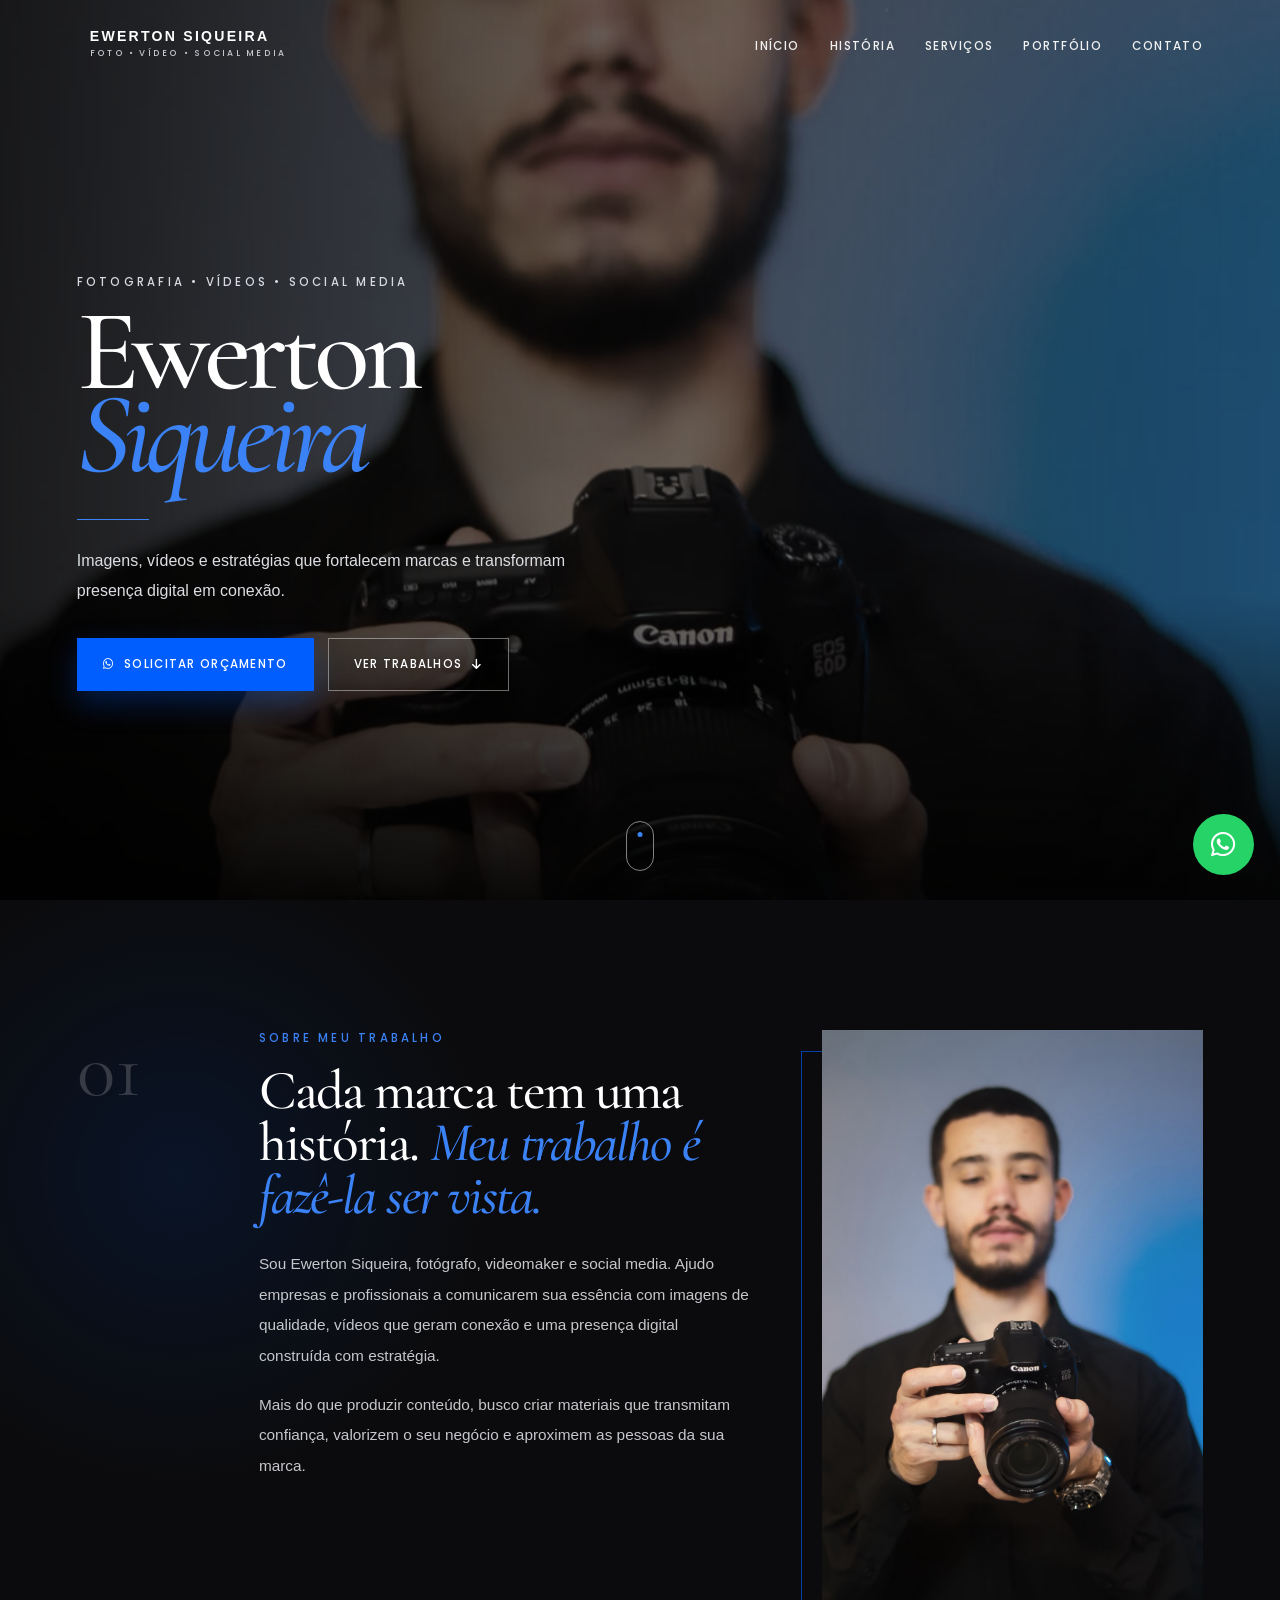
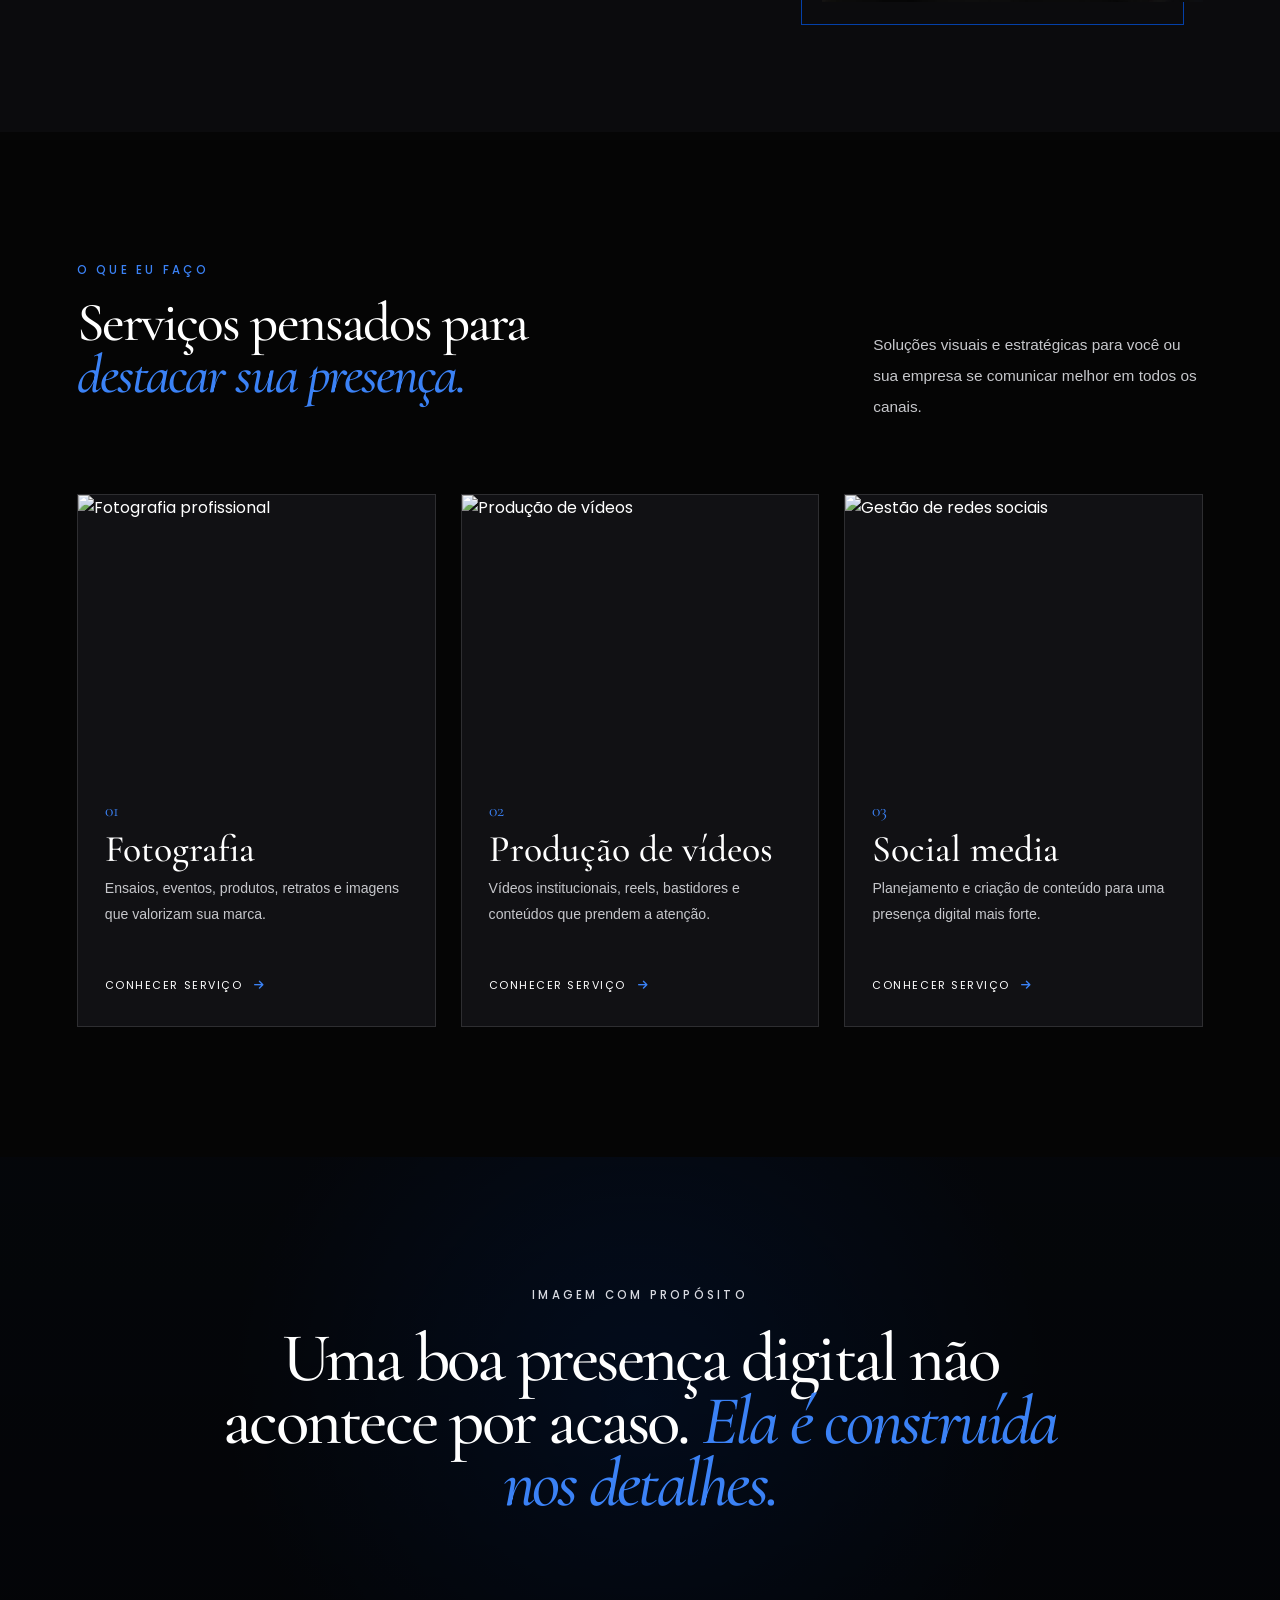
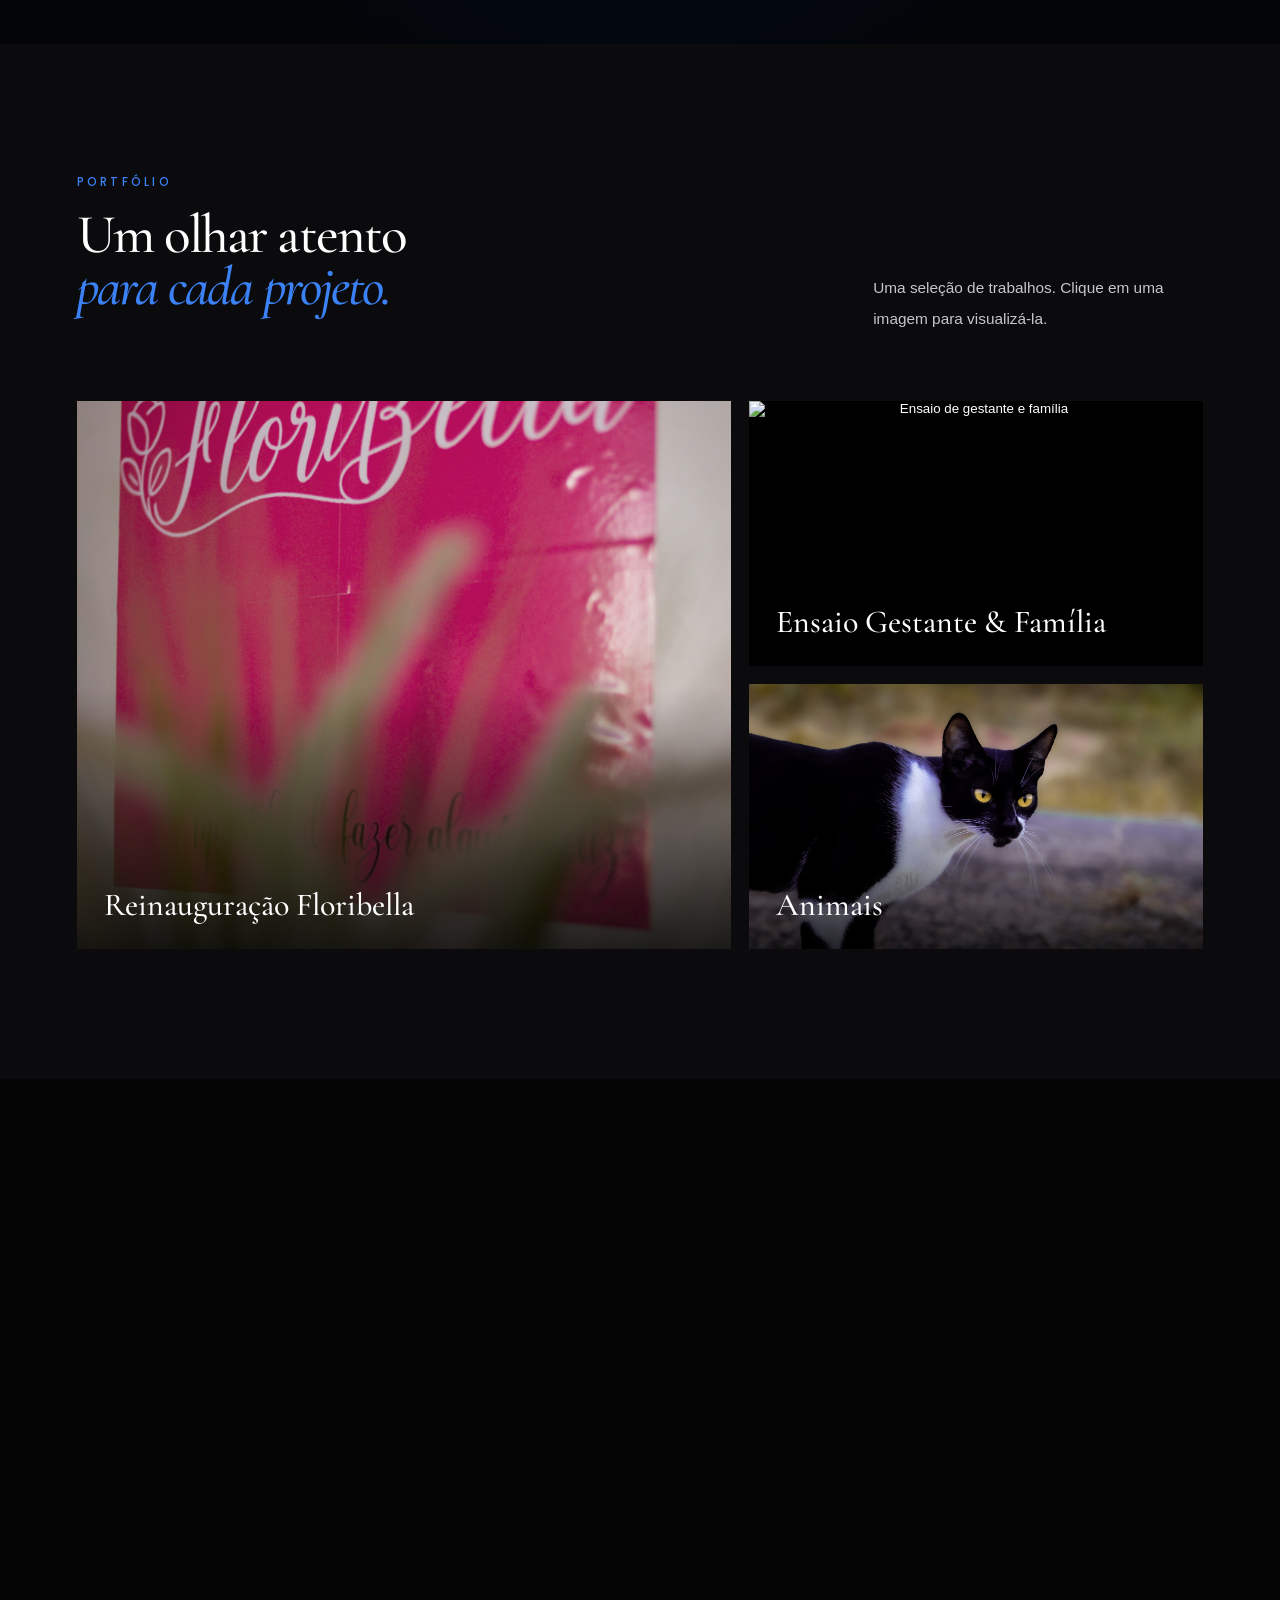
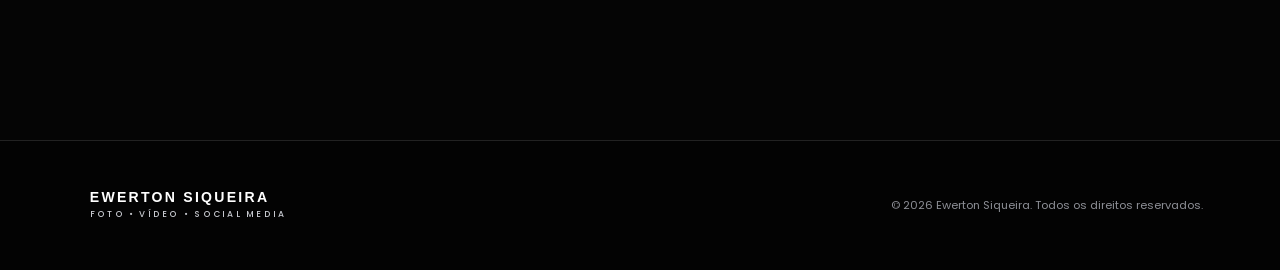
==== commit 8dbbbca2: "Update index.html" ====
--- a/index.html
+++ b/index.html
@@ -200,9 +200,9 @@
   <span>Reinauguração Floribella</span>
 </button>
 
-<button class="portfolio-item" data-gallery="natureza" aria-label="Abrir galeria de natureza">
-  <img src="natureza-1.jpg" alt="Fotografia de natureza" loading="lazy">
-  <span>Natureza</span>
+<button class="portfolio-item" data-gallery="gestante" aria-label="Abrir galeria de ensaio gestante e família">
+  <img src="ensaio-gestante-1.jpg" alt="Ensaio de gestante e família" loading="lazy">
+  <span>Ensaio Gestante &amp; Família</span>
 </button>
 
 <button class="portfolio-item" data-gallery="animais" aria-label="Abrir galeria de animais">
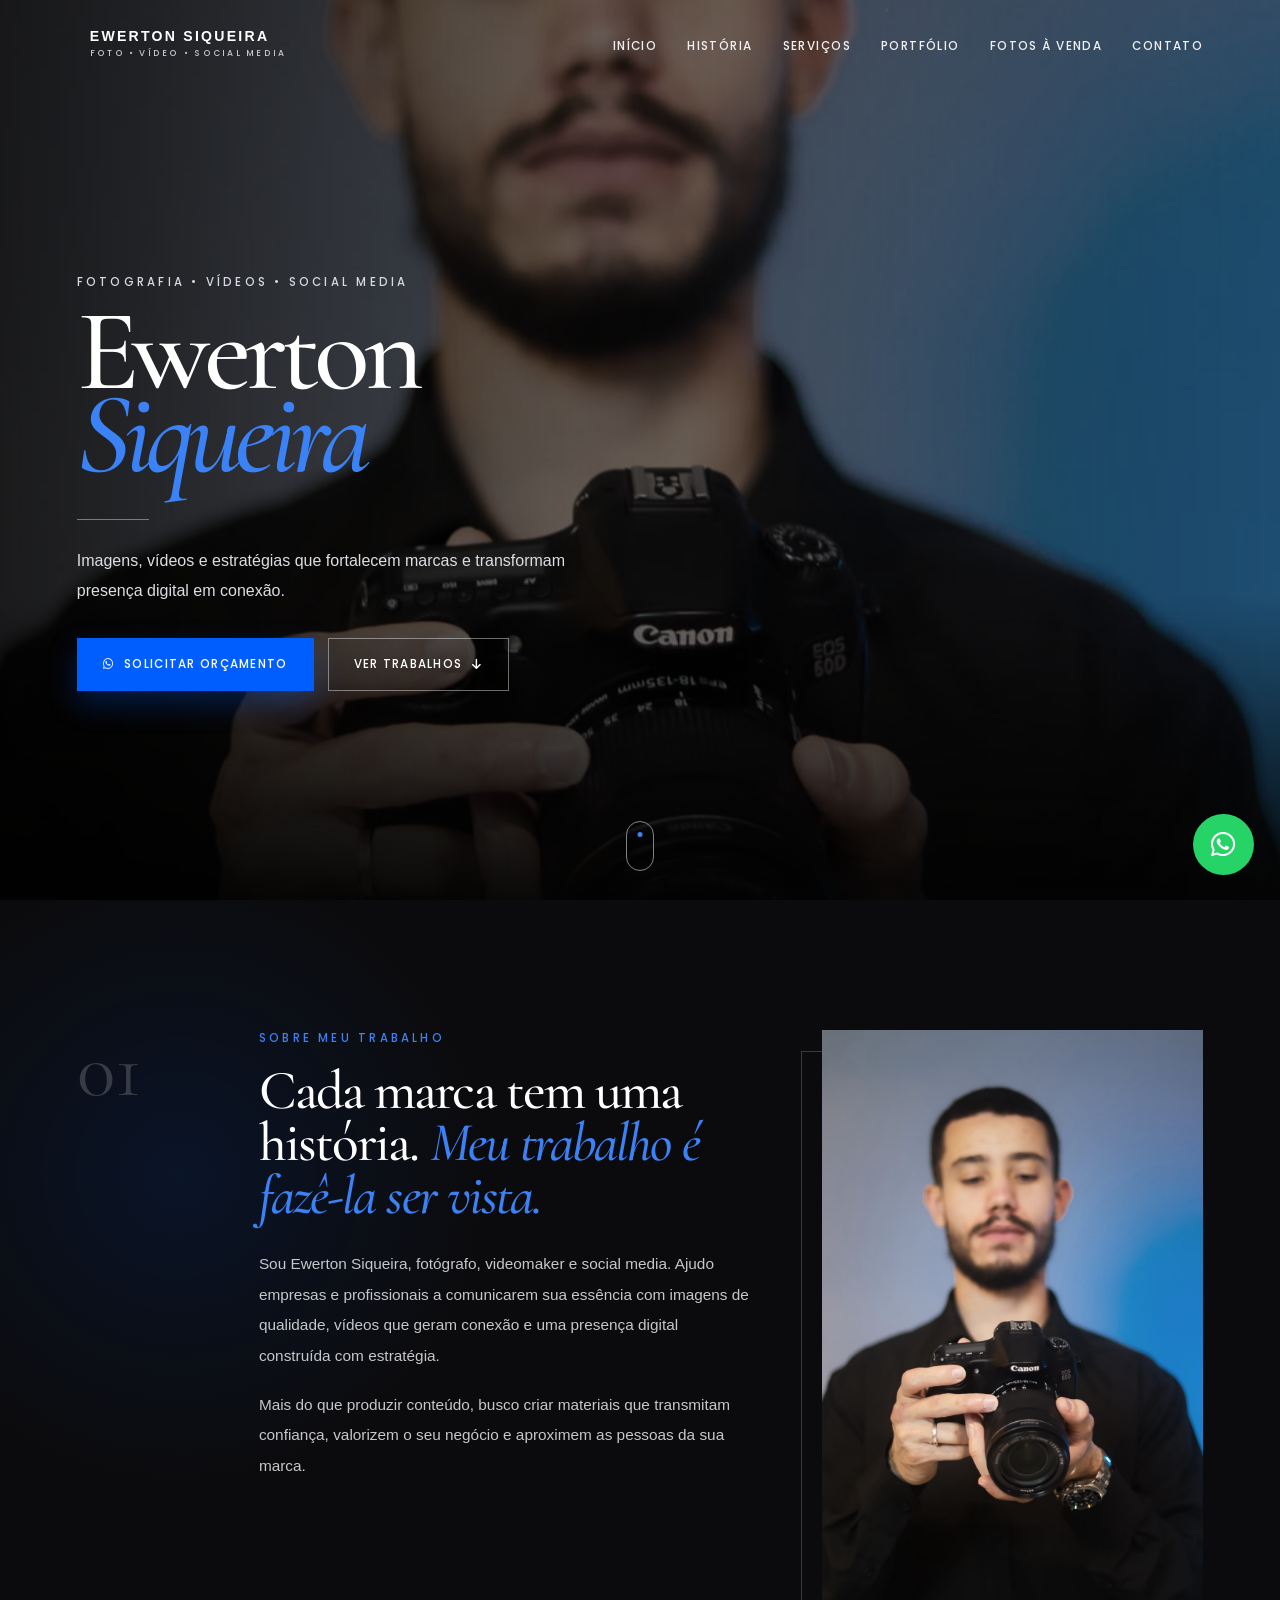
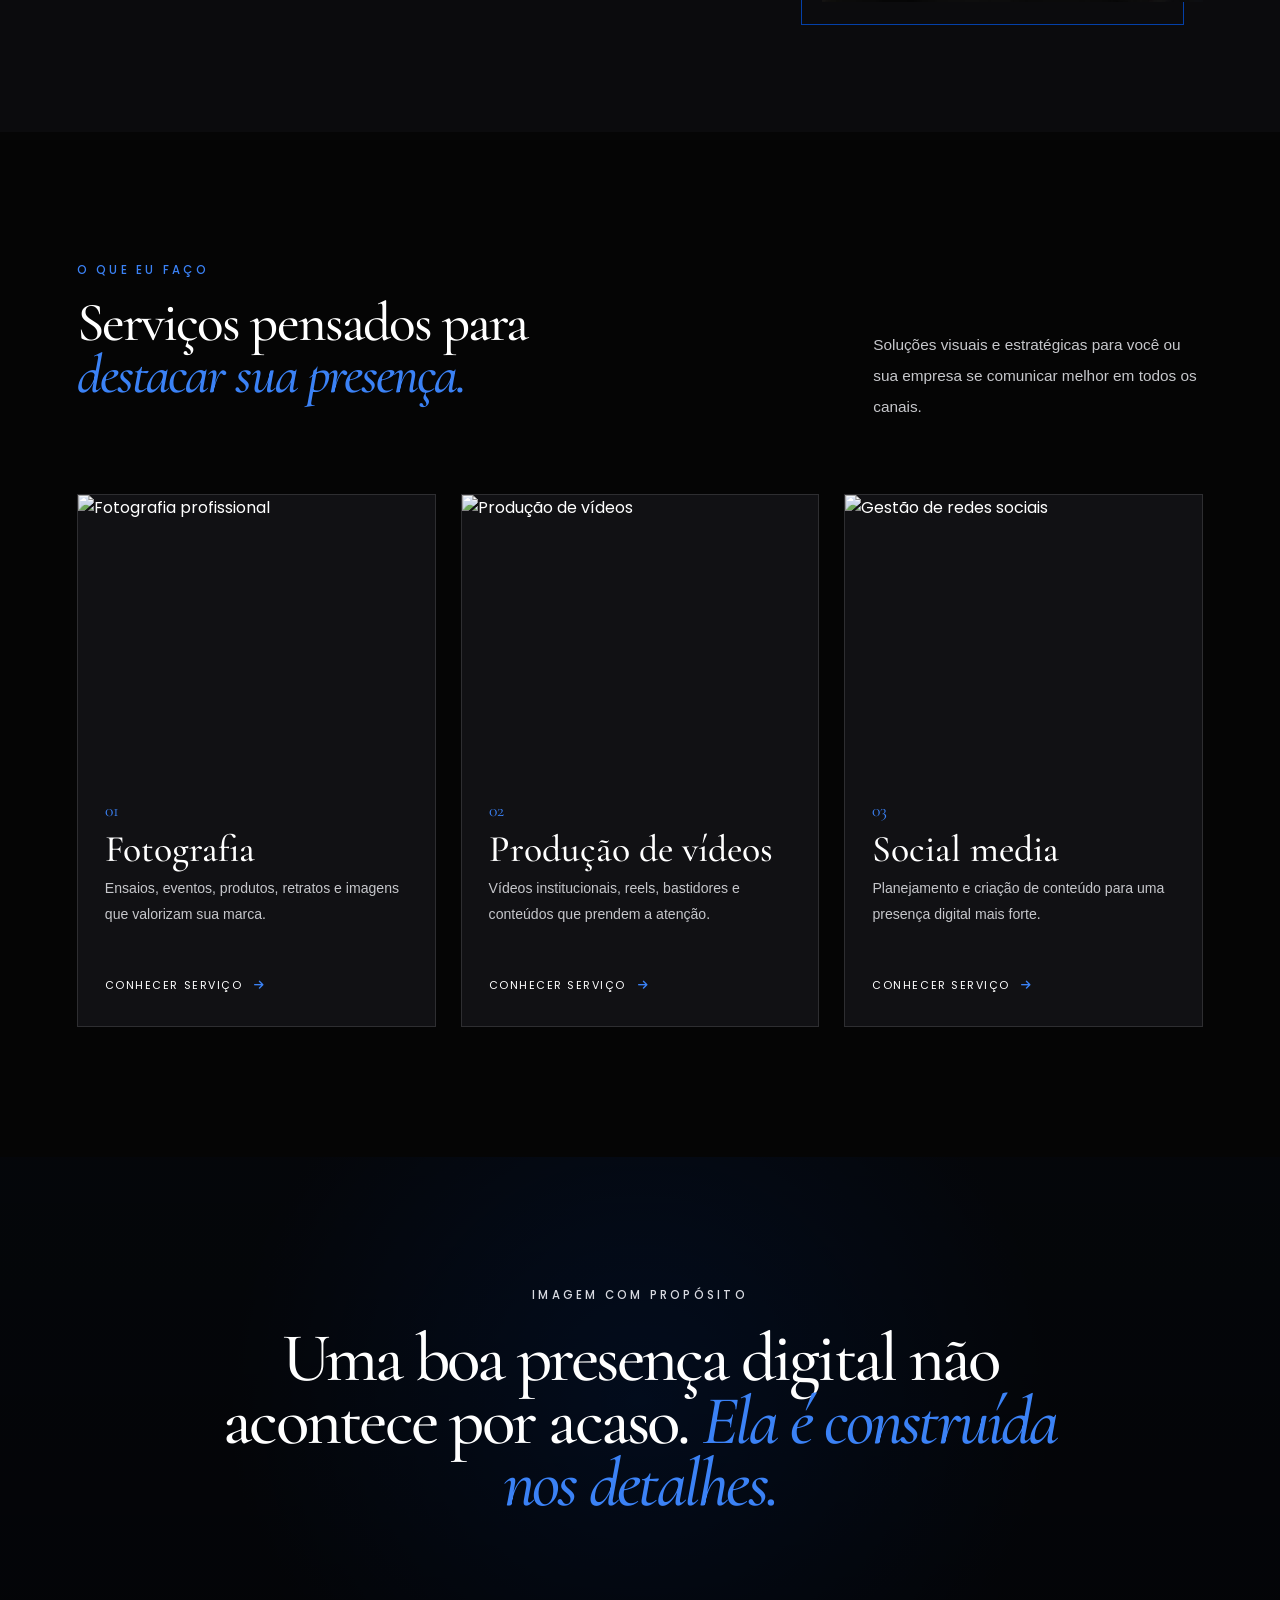
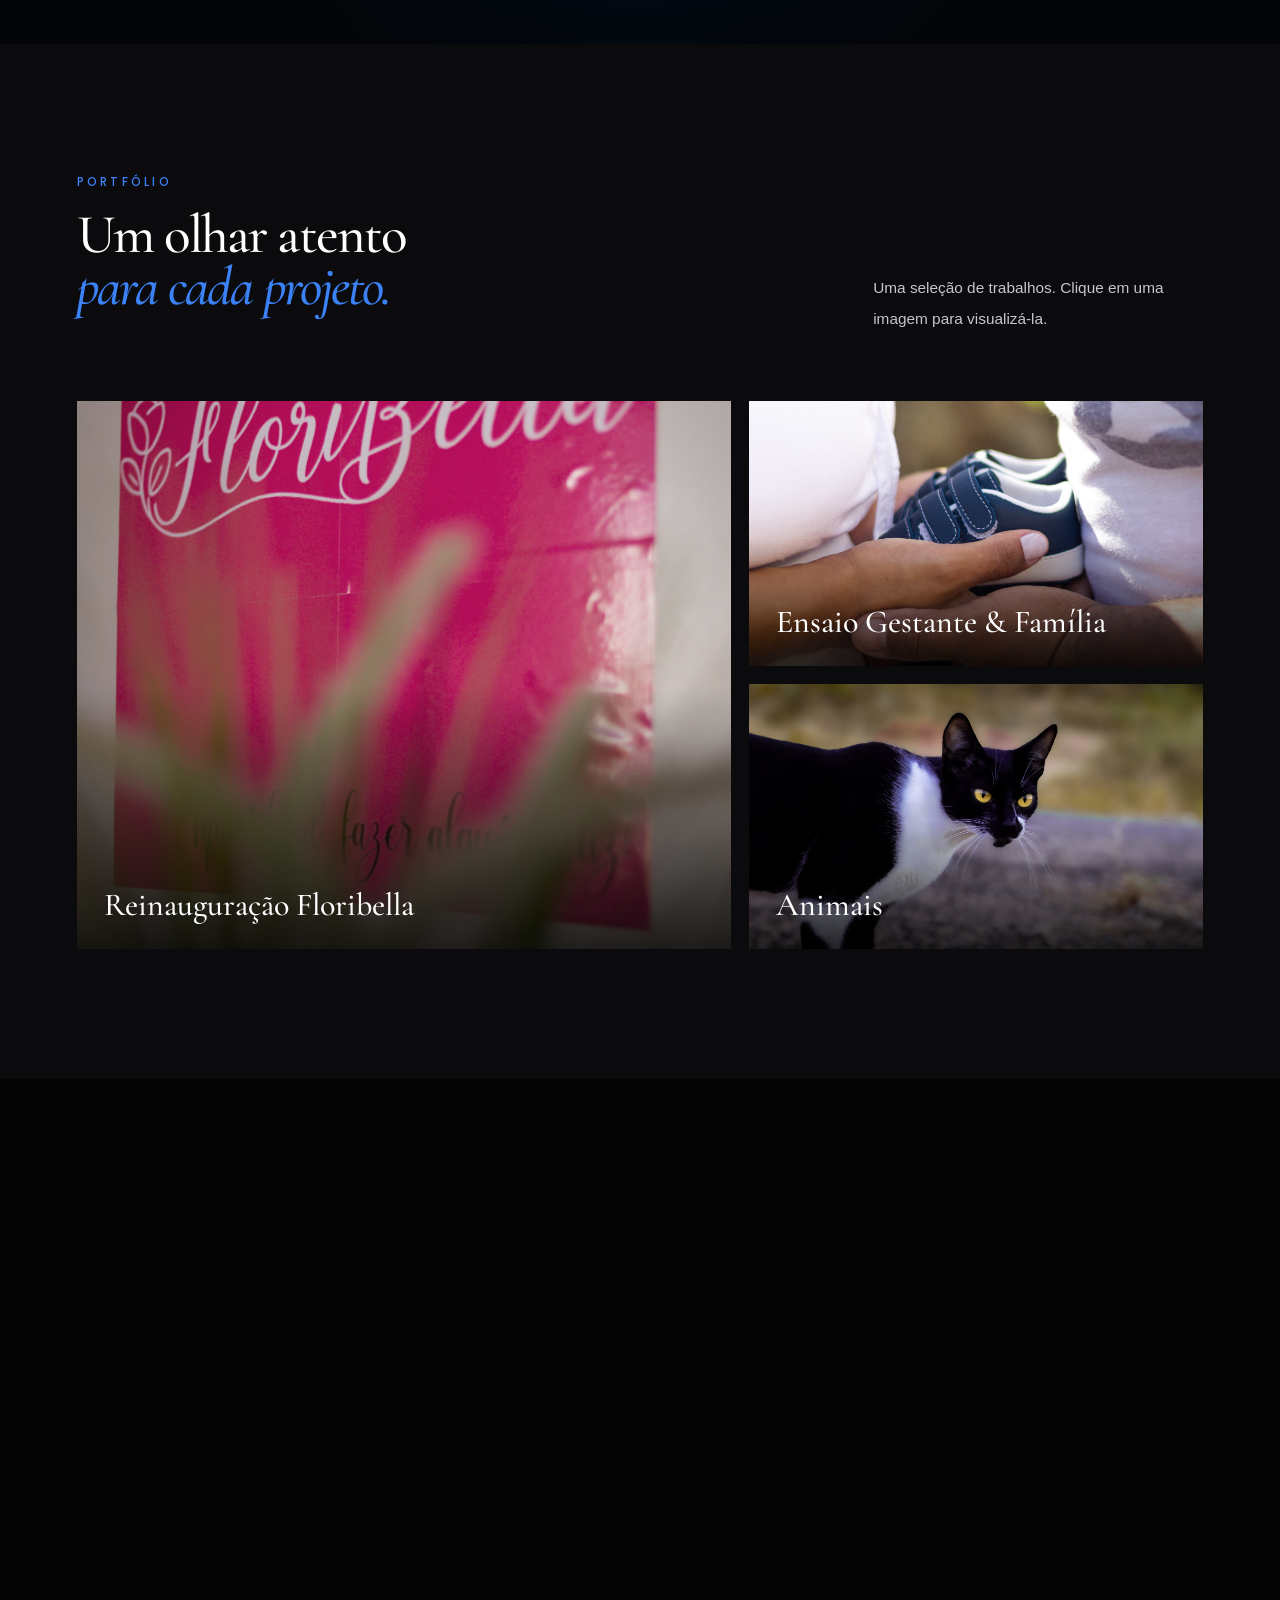
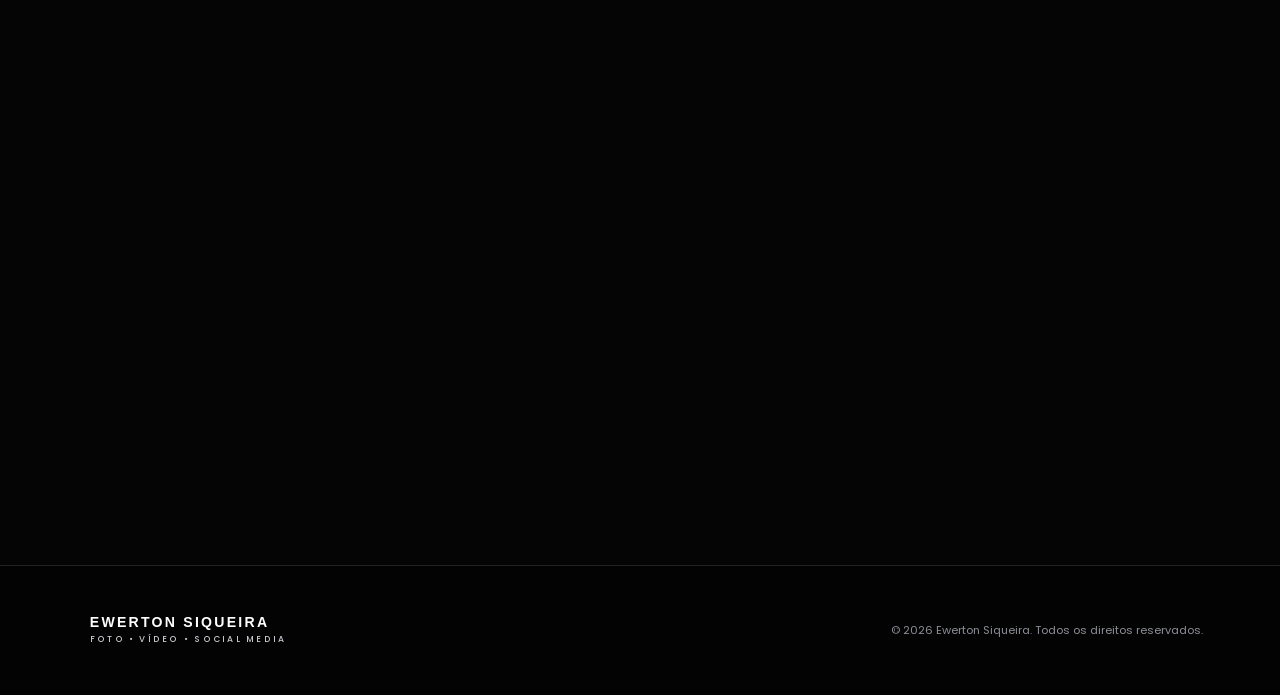
==== commit bdb081c1: "Update index.html" ====
--- a/index.html
+++ b/index.html
@@ -38,6 +38,15 @@
         <li><a href="#historia">História</a></li>
         <li><a href="#servicos">Serviços</a></li>
         <li><a href="#portfolio">Portfólio</a></li>
+        <li>
+  <a
+    href="https://banlek.com/ewertonsiqueira"
+    target="_blank"
+    rel="noopener noreferrer"
+  >
+    Fotos à venda
+  </a>
+</li>
         <li><a href="#contato">Contato</a></li>
       </ul>
     </nav>
@@ -212,6 +221,31 @@
       </div>
     </section>
 
+    <section class="sales-cta reveal">
+  <div class="sales-cta-content">
+    <span class="eyebrow blue">FOTOS DE EVENTOS</span>
+
+    <h2>
+      Encontre suas fotos<br>
+      <em>e leve a lembrança com você.</em>
+    </h2>
+
+    <p>
+      Acesse minha galeria de vendas para encontrar e adquirir fotos
+      dos eventos que fotografei.
+    </p>
+
+    <a
+      class="btn btn-sales"
+      href="https://banlek.com/ewertonsiqueira"
+      target="_blank"
+      rel="noopener noreferrer"
+    >
+      <i class="fa-solid fa-cart-shopping"></i>
+      Ver fotos à venda
+    </a>
+  </div>
+</section>
     <section class="contact reveal" id="contato">
       <div class="contact-content">
         <span class="eyebrow">VAMOS CONVERSAR?</span>
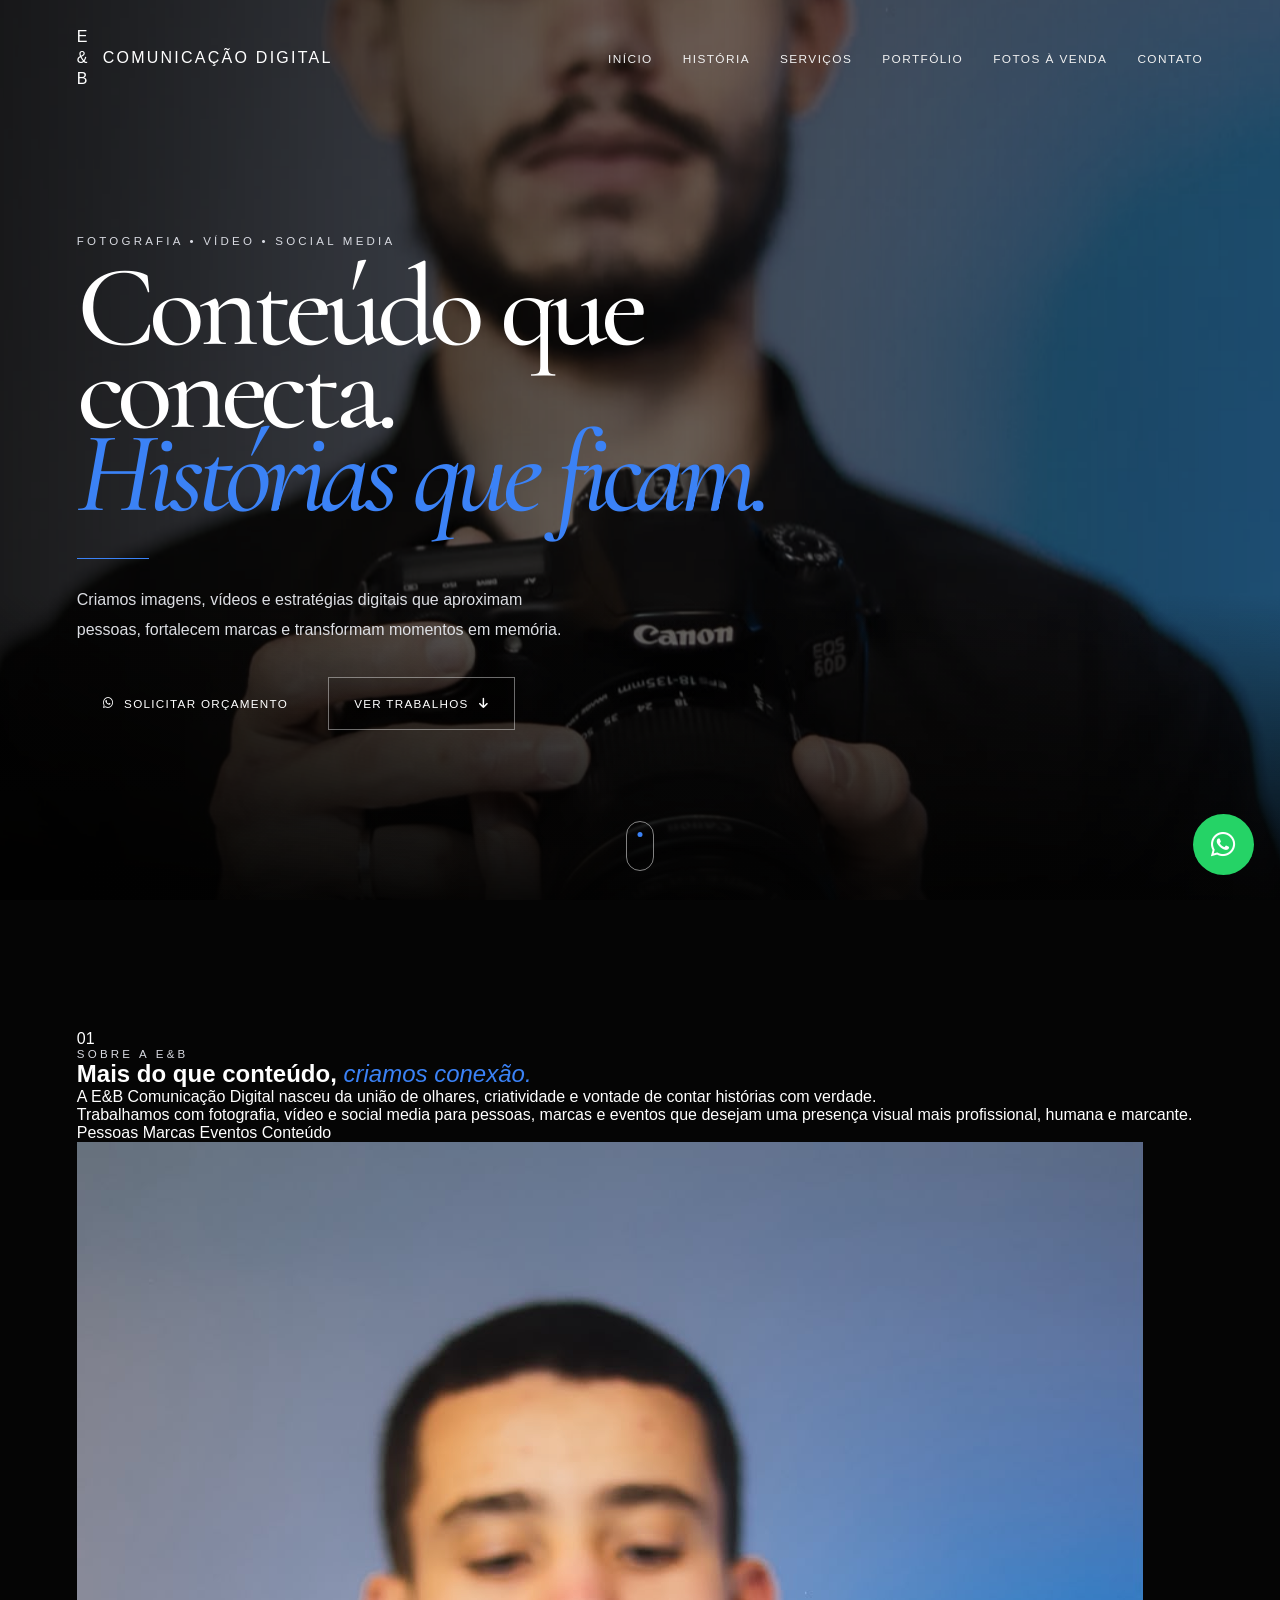
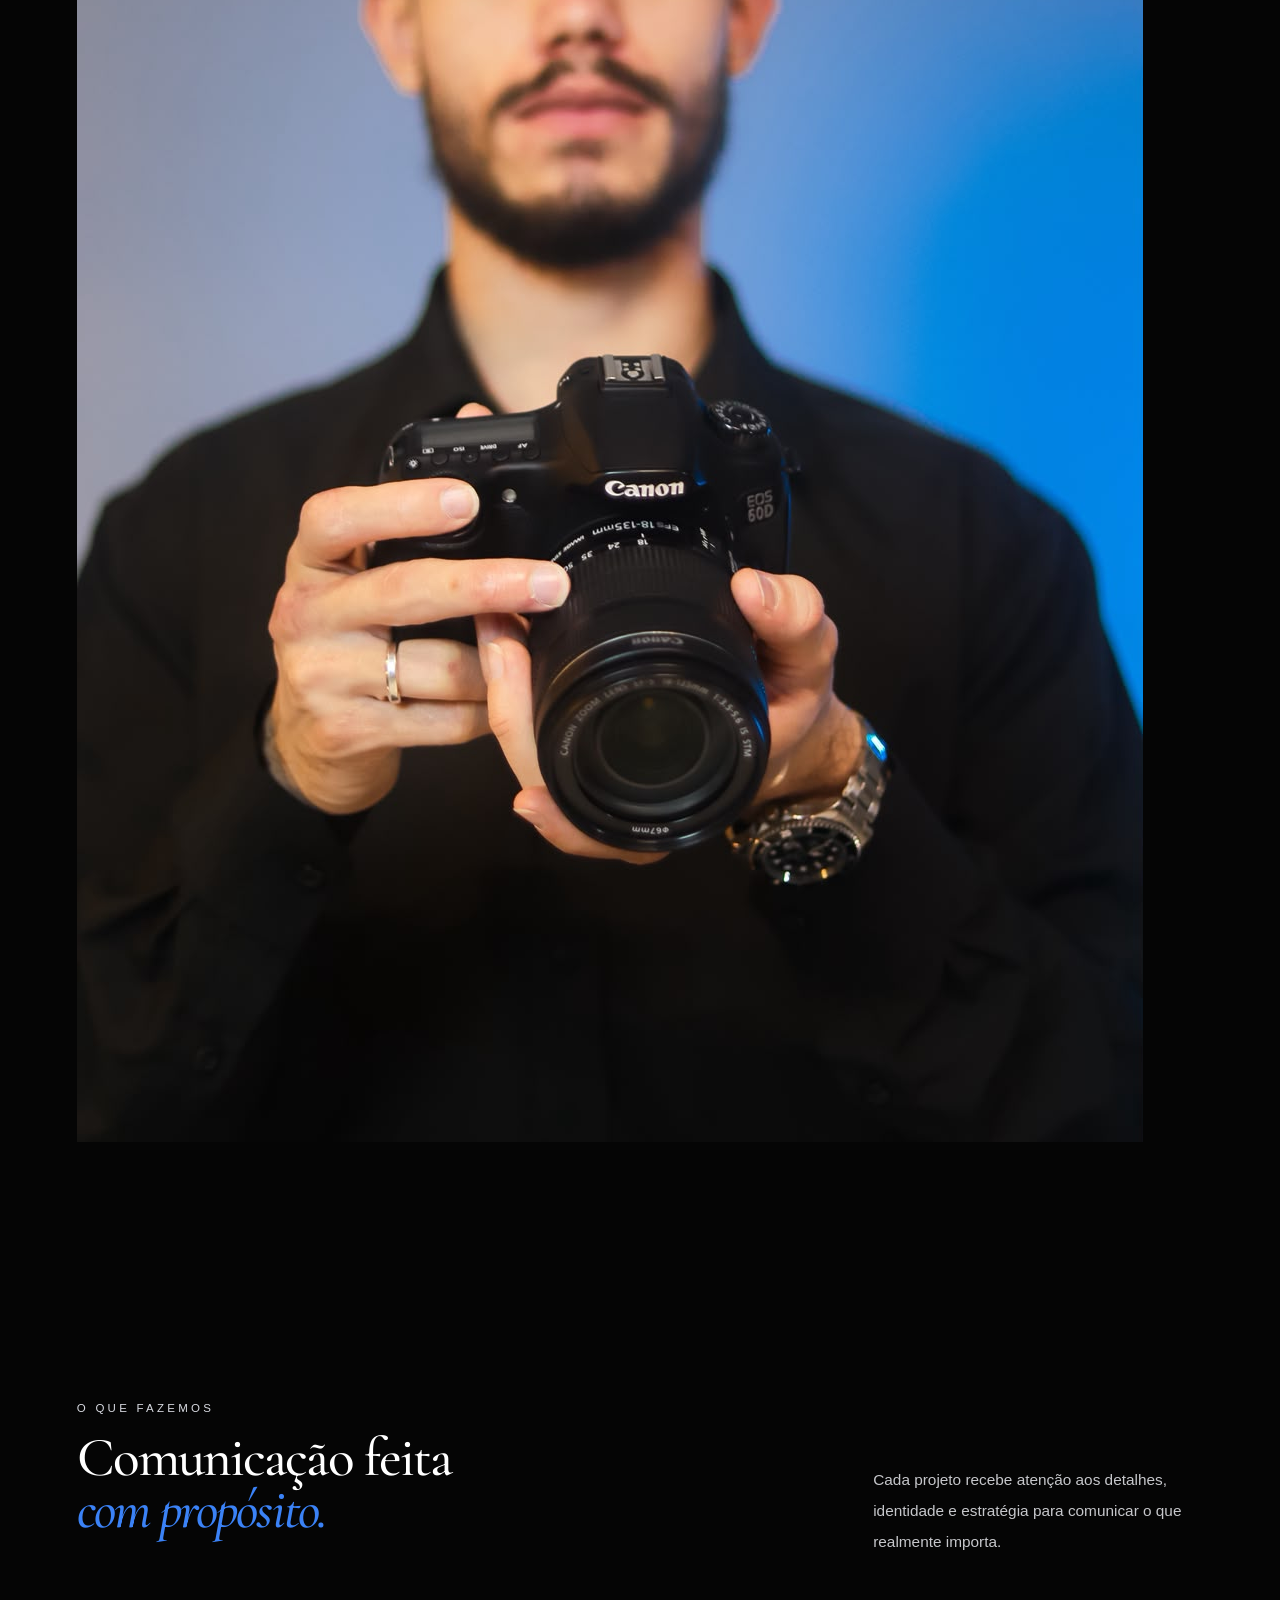
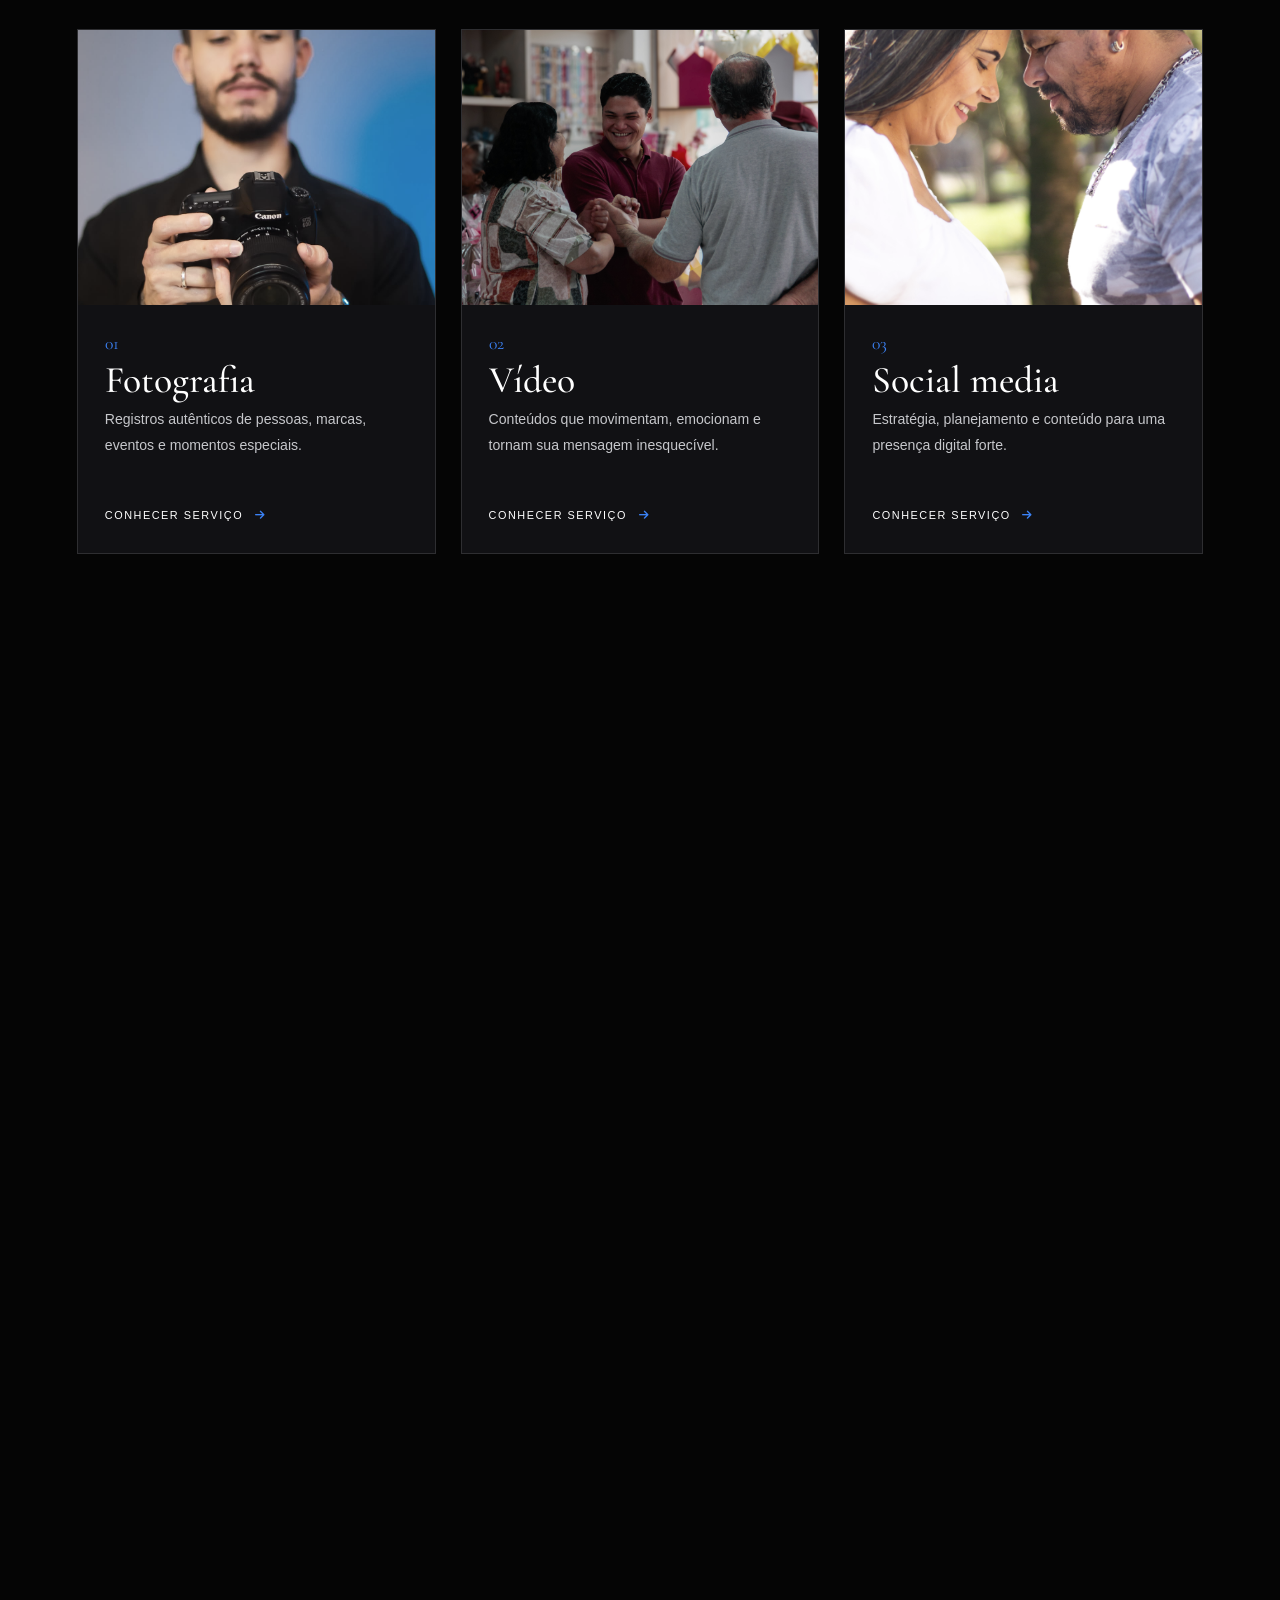
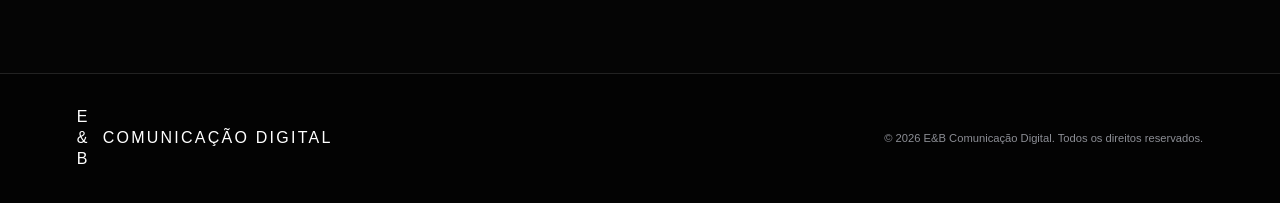
==== commit 81822e61: "Update index.html" ====
--- a/index.html
+++ b/index.html
@@ -4,28 +4,37 @@
   <meta charset="UTF-8">
   <meta name="viewport" content="width=device-width, initial-scale=1.0">
 
-  <meta property="og:title" content="Ewerton Siqueira">
-  <meta property="og:description" content="Fotografia, vídeos e social media para marcas que querem se destacar.">
-  <meta property="og:image" content="ewerton.jpg">
-  <meta property="og:type" content="website">
-
-  <title>Ewerton Siqueira | Foto, Vídeo e Social Media</title>
+  <meta
+    name="description"
+    content="E&B Comunicação Digital — fotografia, vídeo e social media para pessoas, marcas e eventos."
+  >
+
+  <title>E&B Comunicação Digital</title>
 
   <link rel="preconnect" href="https://fonts.googleapis.com">
   <link rel="preconnect" href="https://fonts.gstatic.com" crossorigin>
-  <link href="https://fonts.googleapis.com/css2?family=Cormorant+Garamond:ital,wght@0,400;0,500;0,600;0,700;1,500;1,600&family=Poppins:wght@300;400;500;600;700&display=swap" rel="stylesheet">
-  <link rel="stylesheet" href="https://cdnjs.cloudflare.com/ajax/libs/font-awesome/6.5.1/css/all.min.css">
+
+  <link
+    href="https://fonts.googleapis.com/css2?family=Cormorant+Garamond:ital,wght@0,400;0,500;0,600;1,500;1,600&family=Montserrat:wght@400;500;600;700&display=swap"
+    rel="stylesheet"
+  >
+
+  <link
+    rel="stylesheet"
+    href="https://cdnjs.cloudflare.com/ajax/libs/font-awesome/6.5.1/css/all.min.css"
+  >
+
   <link rel="stylesheet" href="style.css">
 </head>
 
 <body>
   <header class="hero" id="inicio">
     <nav class="navbar">
-      <a href="#inicio" class="brand">
-        <i class="fa-solid fa-aperture"></i>
-        <span>
-          <strong>EWERTON SIQUEIRA</strong>
-          <small>FOTO • VÍDEO • SOCIAL MEDIA</small>
+      <a href="#inicio" class="brand" aria-label="E&B Comunicação Digital">
+        <span class="brand-mark">E<span>&amp;</span>B</span>
+
+        <span class="brand-name">
+          COMUNICAÇÃO DIGITAL
         </span>
       </a>
 
@@ -35,47 +44,53 @@
 
       <ul class="nav-links">
         <li><a href="#inicio">Início</a></li>
-        <li><a href="#historia">História</a></li>
+        <li><a href="#sobre">História</a></li>
         <li><a href="#servicos">Serviços</a></li>
         <li><a href="#portfolio">Portfólio</a></li>
+
         <li>
-  <a
-    href="https://banlek.com/ewertonsiqueira"
-    target="_blank"
-    rel="noopener noreferrer"
-  >
-    Fotos à venda
-  </a>
-</li>
+          <a
+            href="https://banlek.com/ewertonsiqueira"
+            target="_blank"
+            rel="noopener noreferrer"
+          >
+            Fotos à venda
+          </a>
+        </li>
+
         <li><a href="#contato">Contato</a></li>
       </ul>
     </nav>
 
     <div class="hero-media">
-      <div class="hero-media-float">
-        <img id="heroImage" src="ewerton.jpg" alt="Ewerton Siqueira">
-      </div>
+      <img
+        id="heroImage"
+        src="ewerton.jpg"
+        alt="E&B Comunicação Digital"
+      >
     </div>
 
     <div class="hero-overlay"></div>
 
     <div class="hero-content">
-      <span class="eyebrow">FOTOGRAFIA • VÍDEOS • SOCIAL MEDIA</span>
+      <span class="eyebrow">
+        FOTOGRAFIA • VÍDEO • SOCIAL MEDIA
+      </span>
 
       <h1>
-        Ewerton<br>
-        <em>Siqueira</em>
+        Conteúdo que conecta.<br>
+        <em>Histórias que ficam.</em>
       </h1>
 
       <div class="hero-line"></div>
 
       <p>
-        Imagens, vídeos e estratégias que fortalecem marcas
-        e transformam presença digital em conexão.
+        Criamos imagens, vídeos e estratégias digitais que aproximam
+        pessoas, fortalecem marcas e transformam momentos em memória.
       </p>
 
       <div class="hero-actions">
-        <a class="btn btn-blue" href="https://wa.me/5544991080433" target="_blank">
+        <a class="btn btn-wine" href="#contato">
           <i class="fa-brands fa-whatsapp"></i>
           Solicitar orçamento
         </a>
@@ -87,96 +102,137 @@
       </div>
     </div>
 
-    <a href="#historia" class="scroll-down" aria-label="Ir para a próxima seção">
+    <a href="#sobre" class="scroll-down" aria-label="Ir para a próxima seção">
       <span></span>
     </a>
   </header>
 
   <main>
-    <section class="intro reveal" id="historia">
-      <div class="section-number">01</div>
-
-      <div class="intro-content">
-        <span class="eyebrow blue">SOBRE MEU TRABALHO</span>
+    <section class="about reveal" id="sobre">
+      <div class="about-number">01</div>
+
+      <div class="about-content">
+        <span class="eyebrow wine">SOBRE A E&amp;B</span>
 
         <h2>
-          Cada marca tem uma história.
-          <em>Meu trabalho é fazê-la ser vista.</em>
+          Mais do que conteúdo,
+          <em>criamos conexão.</em>
         </h2>
 
         <p>
-          Sou Ewerton Siqueira, fotógrafo, videomaker e social media.
-          Ajudo empresas e profissionais a comunicarem sua essência com
-          imagens de qualidade, vídeos que geram conexão e uma presença
-          digital construída com estratégia.
-        </p>
-
-        <p>
-          Mais do que produzir conteúdo, busco criar materiais que transmitam
-          confiança, valorizem o seu negócio e aproximem as pessoas da sua marca.
-        </p>
-      </div>
-
-      <div class="intro-image">
-        <img src="ewerton.jpg" alt="Ewerton Siqueira trabalhando com criação de conteúdo" loading="lazy">
+          A E&amp;B Comunicação Digital nasceu da união de olhares,
+          criatividade e vontade de contar histórias com verdade.
+        </p>
+
+        <p>
+          Trabalhamos com fotografia, vídeo e social media para pessoas,
+          marcas e eventos que desejam uma presença visual mais profissional,
+          humana e marcante.
+        </p>
+
+        <div class="about-tags">
+          <span>Pessoas</span>
+          <span>Marcas</span>
+          <span>Eventos</span>
+          <span>Conteúdo</span>
+        </div>
+      </div>
+
+      <div class="about-image">
+        <img
+          src="ewerton.jpg"
+          alt="Equipe E&B Comunicação Digital"
+          loading="lazy"
+        >
       </div>
     </section>
 
     <section class="services reveal" id="servicos">
       <div class="section-heading">
         <div>
-          <span class="eyebrow blue">O QUE EU FAÇO</span>
-          <h2>Serviços pensados para<br><em>destacar sua presença.</em></h2>
+          <span class="eyebrow wine">O QUE FAZEMOS</span>
+
+          <h2>
+            Comunicação feita<br>
+            <em>com propósito.</em>
+          </h2>
         </div>
 
         <p>
-          Soluções visuais e estratégicas para você ou sua empresa
-          se comunicar melhor em todos os canais.
+          Cada projeto recebe atenção aos detalhes, identidade e estratégia
+          para comunicar o que realmente importa.
         </p>
       </div>
 
       <div class="services-grid">
         <article class="service-card" data-service="fotografia" tabindex="0">
           <div class="service-image">
-            <img src="natureza.jpg" alt="Fotografia profissional" loading="lazy">
+            <img
+              src="ewerton.jpg"
+              alt="Serviço de fotografia"
+              loading="lazy"
+            >
           </div>
 
           <div class="service-info">
             <span>01</span>
             <h3>Fotografia</h3>
-            <p>Ensaios, eventos, produtos, retratos e imagens que valorizam sua marca.</p>
+
+            <p>
+              Registros autênticos de pessoas, marcas, eventos e momentos especiais.
+            </p>
+
             <button class="service-link">
-              Conhecer serviço <i class="fa-solid fa-arrow-right"></i>
+              Conhecer serviço
+              <i class="fa-solid fa-arrow-right"></i>
             </button>
           </div>
         </article>
 
         <article class="service-card" data-service="video" tabindex="0">
           <div class="service-image">
-            <img src="empresa.jpg" alt="Produção de vídeos" loading="lazy">
+            <img
+              src="floribella-2.jpg"
+              alt="Serviço de vídeo"
+              loading="lazy"
+            >
           </div>
 
           <div class="service-info">
             <span>02</span>
-            <h3>Produção de vídeos</h3>
-            <p>Vídeos institucionais, reels, bastidores e conteúdos que prendem a atenção.</p>
+            <h3>Vídeo</h3>
+
+            <p>
+              Conteúdos que movimentam, emocionam e tornam sua mensagem inesquecível.
+            </p>
+
             <button class="service-link">
-              Conhecer serviço <i class="fa-solid fa-arrow-right"></i>
+              Conhecer serviço
+              <i class="fa-solid fa-arrow-right"></i>
             </button>
           </div>
         </article>
 
         <article class="service-card" data-service="social" tabindex="0">
           <div class="service-image">
-            <img src="animal.jpg" alt="Gestão de redes sociais" loading="lazy">
+            <img
+              src="ensaio-gestante-2.jpg"
+              alt="Serviço de social media"
+              loading="lazy"
+            >
           </div>
 
           <div class="service-info">
             <span>03</span>
             <h3>Social media</h3>
-            <p>Planejamento e criação de conteúdo para uma presença digital mais forte.</p>
+
+            <p>
+              Estratégia, planejamento e conteúdo para uma presença digital forte.
+            </p>
+
             <button class="service-link">
-              Conhecer serviço <i class="fa-solid fa-arrow-right"></i>
+              Conhecer serviço
+              <i class="fa-solid fa-arrow-right"></i>
             </button>
           </div>
         </article>
@@ -184,93 +240,142 @@
     </section>
 
     <section class="statement reveal">
-      <span class="eyebrow">IMAGEM COM PROPÓSITO</span>
+      <span class="eyebrow">UMA SÓ HISTÓRIA</span>
+
       <h2>
-        Uma boa presença digital não acontece por acaso.
-        <em>Ela é construída nos detalhes.</em>
+        Pessoas, marcas, eventos e conteúdo.
+        <em>Tudo comunicado com essência.</em>
       </h2>
     </section>
 
     <section class="portfolio reveal" id="portfolio">
-      <div class="section-heading portfolio-heading">
+      <div class="section-heading">
         <div>
-          <span class="eyebrow blue">PORTFÓLIO</span>
-          <h2>Um olhar atento<br><em>para cada projeto.</em></h2>
+          <span class="eyebrow wine">PORTFÓLIO</span>
+
+          <h2>
+            Um olhar atento<br>
+            <em>para cada história.</em>
+          </h2>
         </div>
 
         <p>
-          Uma seleção de trabalhos. Clique em uma imagem para visualizá-la.
+          Uma seleção de trabalhos. Clique em uma capa para abrir
+          todas as fotos daquele projeto.
         </p>
       </div>
 
       <div class="portfolio-grid">
-        <button class="portfolio-item large" data-gallery="floribella" aria-label="Abrir galeria da Reinauguração Floribella">
-  <img src="floribella-1.jpg" alt="Reinauguração Floribella" loading="lazy">
-  <span>Reinauguração Floribella</span>
-</button>
-
-<button class="portfolio-item" data-gallery="gestante" aria-label="Abrir galeria de ensaio gestante e família">
-  <img src="ensaio-gestante-1.jpg" alt="Ensaio de gestante e família" loading="lazy">
-  <span>Ensaio Gestante &amp; Família</span>
-</button>
-
-<button class="portfolio-item" data-gallery="animais" aria-label="Abrir galeria de animais">
-  <img src="animais-1.jpg" alt="Fotografia de animais" loading="lazy">
-  <span>Animais</span>
-</button>
-      </div>
-    </section>
-
-    <section class="sales-cta reveal">
-  <div class="sales-cta-content">
-    <span class="eyebrow blue">FOTOS DE EVENTOS</span>
-
-    <h2>
-      Encontre suas fotos<br>
-      <em>e leve a lembrança com você.</em>
-    </h2>
-
-    <p>
-      Acesse minha galeria de vendas para encontrar e adquirir fotos
-      dos eventos que fotografei.
-    </p>
-
-    <a
-      class="btn btn-sales"
-      href="https://banlek.com/ewertonsiqueira"
-      target="_blank"
-      rel="noopener noreferrer"
-    >
-      <i class="fa-solid fa-cart-shopping"></i>
-      Ver fotos à venda
-    </a>
-  </div>
-</section>
+        <button
+          class="portfolio-item large"
+          data-gallery="floribella"
+          aria-label="Abrir galeria Reinauguração Floribella"
+        >
+          <img
+            src="floribella-1.jpg"
+            alt="Reinauguração Floribella"
+            loading="lazy"
+          >
+
+          <span>Reinauguração Floribella</span>
+        </button>
+
+        <button
+          class="portfolio-item"
+          data-gallery="gestante"
+          aria-label="Abrir galeria Ensaio Gestante e Família"
+        >
+          <img
+            src="ensaio-gestante-1.jpg"
+            alt="Ensaio Gestante e Família"
+            loading="lazy"
+          >
+
+          <span>Ensaio Gestante &amp; Família</span>
+        </button>
+
+        <button
+          class="portfolio-item"
+          data-gallery="animais"
+          aria-label="Abrir galeria Animais"
+        >
+          <img
+            src="animais-1.jpg"
+            alt="Fotografia de animais"
+            loading="lazy"
+          >
+
+          <span>Animais</span>
+        </button>
+      </div>
+    </section>
+
+    <section class="sales-cta reveal" id="vendas">
+      <div class="sales-cta-content">
+        <span class="eyebrow wine">FOTOS DE EVENTOS</span>
+
+        <h2>
+          Encontre suas fotos<br>
+          <em>e leve a lembrança com você.</em>
+        </h2>
+
+        <p>
+          Acesse nossa página de vendas para encontrar e adquirir
+          fotos dos eventos que fotografamos.
+        </p>
+
+        <a
+          class="btn btn-wine"
+          href="https://banlek.com/ewertonsiqueira"
+          target="_blank"
+          rel="noopener noreferrer"
+        >
+          <i class="fa-solid fa-cart-shopping"></i>
+          Ver fotos à venda
+        </a>
+      </div>
+    </section>
+
     <section class="contact reveal" id="contato">
       <div class="contact-content">
         <span class="eyebrow">VAMOS CONVERSAR?</span>
 
         <h2>
-          Seu próximo conteúdo pode começar
+          Seu próximo projeto pode começar
           <em>por uma boa conversa.</em>
         </h2>
 
         <p>
           Entre em contato para pedir um orçamento, tirar dúvidas
-          ou conversar sobre o seu projeto.
-        </p>
-
-        <a class="btn btn-contact" href="https://wa.me/5544991080433" target="_blank">
+          ou nos contar a sua ideia.
+        </p>
+
+        <a
+          class="btn btn-wine"
+          href="https://wa.me/5544991080433"
+          target="_blank"
+          rel="noopener noreferrer"
+        >
           <i class="fa-brands fa-whatsapp"></i>
           Falar no WhatsApp
         </a>
 
         <div class="social-links">
-          <a href="https://instagram.com/ewertonsmedia" target="_blank" aria-label="Instagram">
+          <a
+            href="https://instagram.com/ewertonsmedia"
+            target="_blank"
+            rel="noopener noreferrer"
+            aria-label="Instagram"
+          >
             <i class="fa-brands fa-instagram"></i>
           </a>
 
-          <a href="https://wa.me/5544991080433" target="_blank" aria-label="WhatsApp">
+          <a
+            href="https://wa.me/5544991080433"
+            target="_blank"
+            rel="noopener noreferrer"
+            aria-label="WhatsApp"
+          >
             <i class="fa-brands fa-whatsapp"></i>
           </a>
         </div>
@@ -279,25 +384,39 @@
   </main>
 
   <footer>
-    <a href="#inicio" class="brand">
-      <i class="fa-solid fa-aperture"></i>
-      <span>
-        <strong>EWERTON SIQUEIRA</strong>
-        <small>FOTO • VÍDEO • SOCIAL MEDIA</small>
+    <a href="#inicio" class="brand footer-brand" aria-label="Voltar ao início">
+      <span class="brand-mark">E<span>&amp;</span>B</span>
+
+      <span class="brand-name">
+        COMUNICAÇÃO DIGITAL
       </span>
     </a>
 
-    <p>© 2026 Ewerton Siqueira. Todos os direitos reservados.</p>
+    <p>© 2026 E&amp;B Comunicação Digital. Todos os direitos reservados.</p>
   </footer>
 
   <div class="modal" id="serviceModal" aria-hidden="true">
-    <div class="modal-content" role="dialog" aria-modal="true" aria-labelledby="modalTitle">
+    <div
+      class="modal-content"
+      role="dialog"
+      aria-modal="true"
+      aria-labelledby="modalTitle"
+    >
       <button class="close" aria-label="Fechar janela">&times;</button>
-      <span class="eyebrow blue">SERVIÇOS</span>
+
+      <span class="eyebrow wine">SERVIÇOS</span>
+
       <h2 id="modalTitle"></h2>
+
       <p id="modalText"></p>
 
-      <a class="btn btn-blue" id="modalButton" href="https://wa.me/5544991080433" target="_blank">
+      <a
+        class="btn btn-wine"
+        id="modalButton"
+        href="https://wa.me/5544991080433"
+        target="_blank"
+        rel="noopener noreferrer"
+      >
         <i class="fa-brands fa-whatsapp"></i>
         Solicitar orçamento
       </a>
@@ -305,25 +424,31 @@
   </div>
 
   <div class="image-modal" id="imageModal" aria-hidden="true">
-  <button class="image-close" aria-label="Fechar galeria">&times;</button>
-
-  <button class="gallery-nav gallery-prev" aria-label="Foto anterior">
-    <i class="fa-solid fa-chevron-left"></i>
-  </button>
-
-  <figure>
-    <img id="modalImage" src="" alt="">
-    <figcaption id="galleryCaption"></figcaption>
-  </figure>
-
-  <button class="gallery-nav gallery-next" aria-label="Próxima foto">
-    <i class="fa-solid fa-chevron-right"></i>
-  </button>
-
-  <span class="gallery-counter" id="galleryCounter"></span>
-</div>
-
-  <a class="whatsapp" href="https://wa.me/5544991080433" target="_blank" aria-label="Falar pelo WhatsApp">
+    <button class="image-close" aria-label="Fechar galeria">&times;</button>
+
+    <button class="gallery-nav gallery-prev" aria-label="Foto anterior">
+      <i class="fa-solid fa-chevron-left"></i>
+    </button>
+
+    <figure>
+      <img id="modalImage" src="" alt="">
+      <figcaption id="galleryCaption"></figcaption>
+    </figure>
+
+    <button class="gallery-nav gallery-next" aria-label="Próxima foto">
+      <i class="fa-solid fa-chevron-right"></i>
+    </button>
+
+    <span class="gallery-counter" id="galleryCounter"></span>
+  </div>
+
+  <a
+    class="whatsapp"
+    href="https://wa.me/5544991080433"
+    target="_blank"
+    rel="noopener noreferrer"
+    aria-label="Falar no WhatsApp"
+  >
     <i class="fa-brands fa-whatsapp"></i>
   </a>
 
--- a/style.css
+++ b/style.css
@@ -1039,3 +1039,44 @@
     font-size: 1.25rem;
   }
 }
+.sales-cta {
+  padding-top: 105px;
+  padding-bottom: 105px;
+  text-align: center;
+  background:
+    radial-gradient(circle at 50% 0%, rgba(0, 94, 255, 0.18), transparent 48%),
+    #08090c;
+}
+
+.sales-cta-content {
+  max-width: 760px;
+  margin: 0 auto;
+}
+
+.sales-cta h2 {
+  margin: 18px 0 24px;
+  color: white;
+  font-family: var(--serif);
+  font-size: clamp(2.8rem, 5vw, 4.8rem);
+  font-weight: 500;
+  line-height: 0.95;
+}
+
+.sales-cta p {
+  max-width: 540px;
+  margin: 0 auto;
+  color: var(--text-soft);
+  font-size: 0.95rem;
+  font-weight: 300;
+  line-height: 2;
+}
+
+.btn-sales {
+  margin-top: 32px;
+  background: var(--primary);
+  box-shadow: 0 12px 30px rgba(0, 94, 255, 0.3);
+}
+
+.btn-sales:hover {
+  background: var(--primary-light);
+}
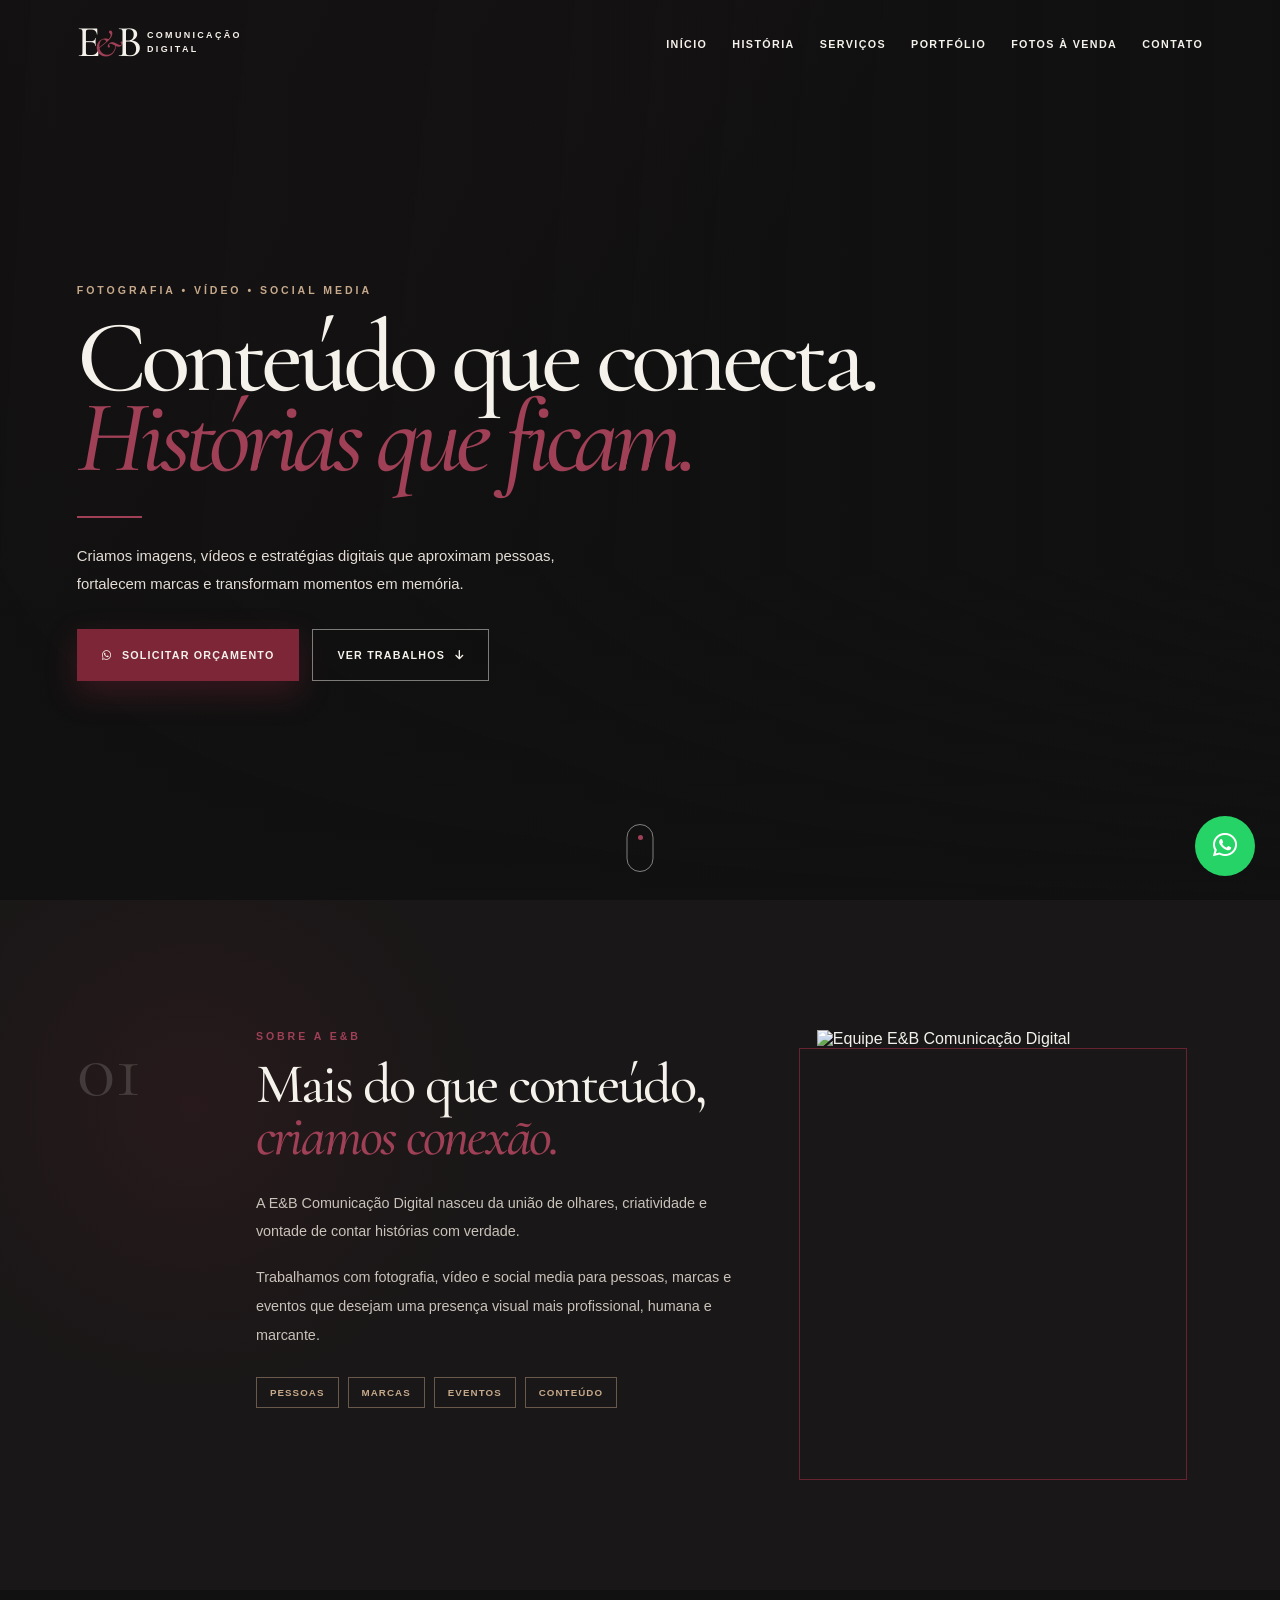
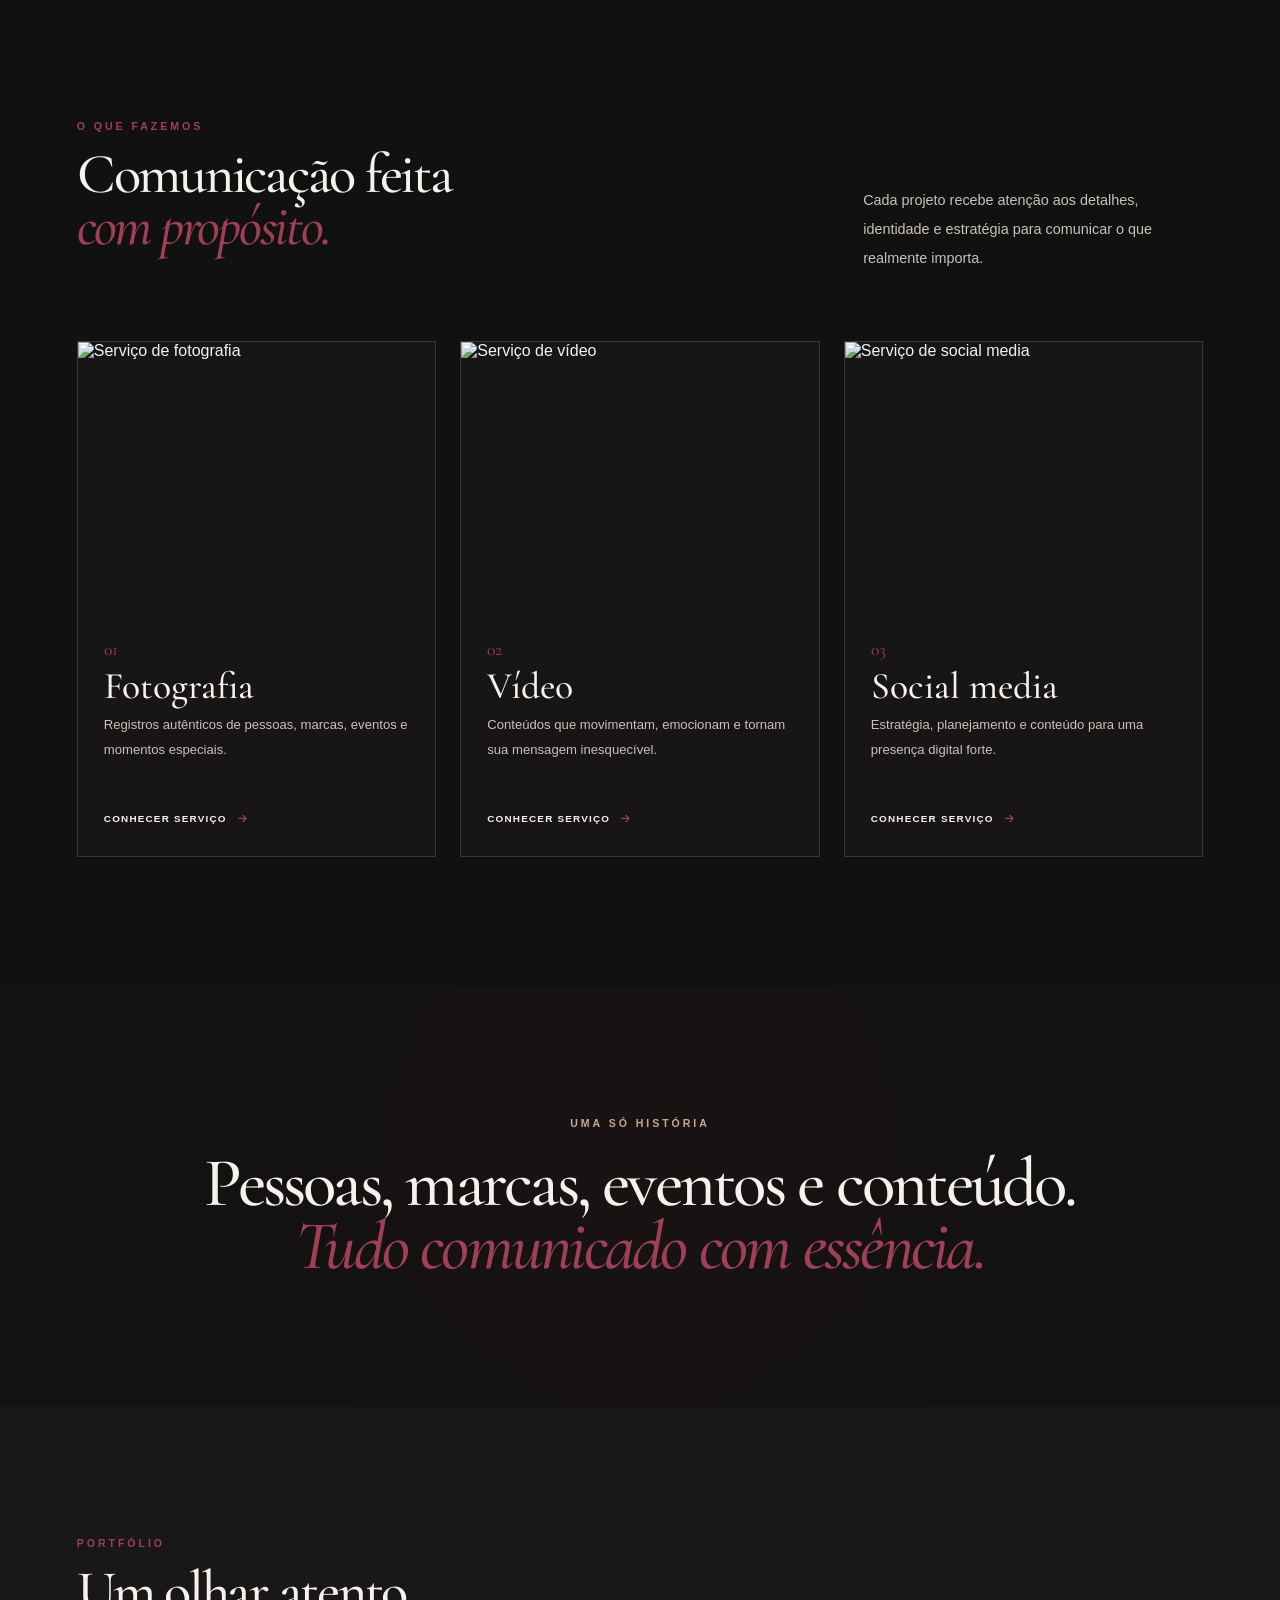
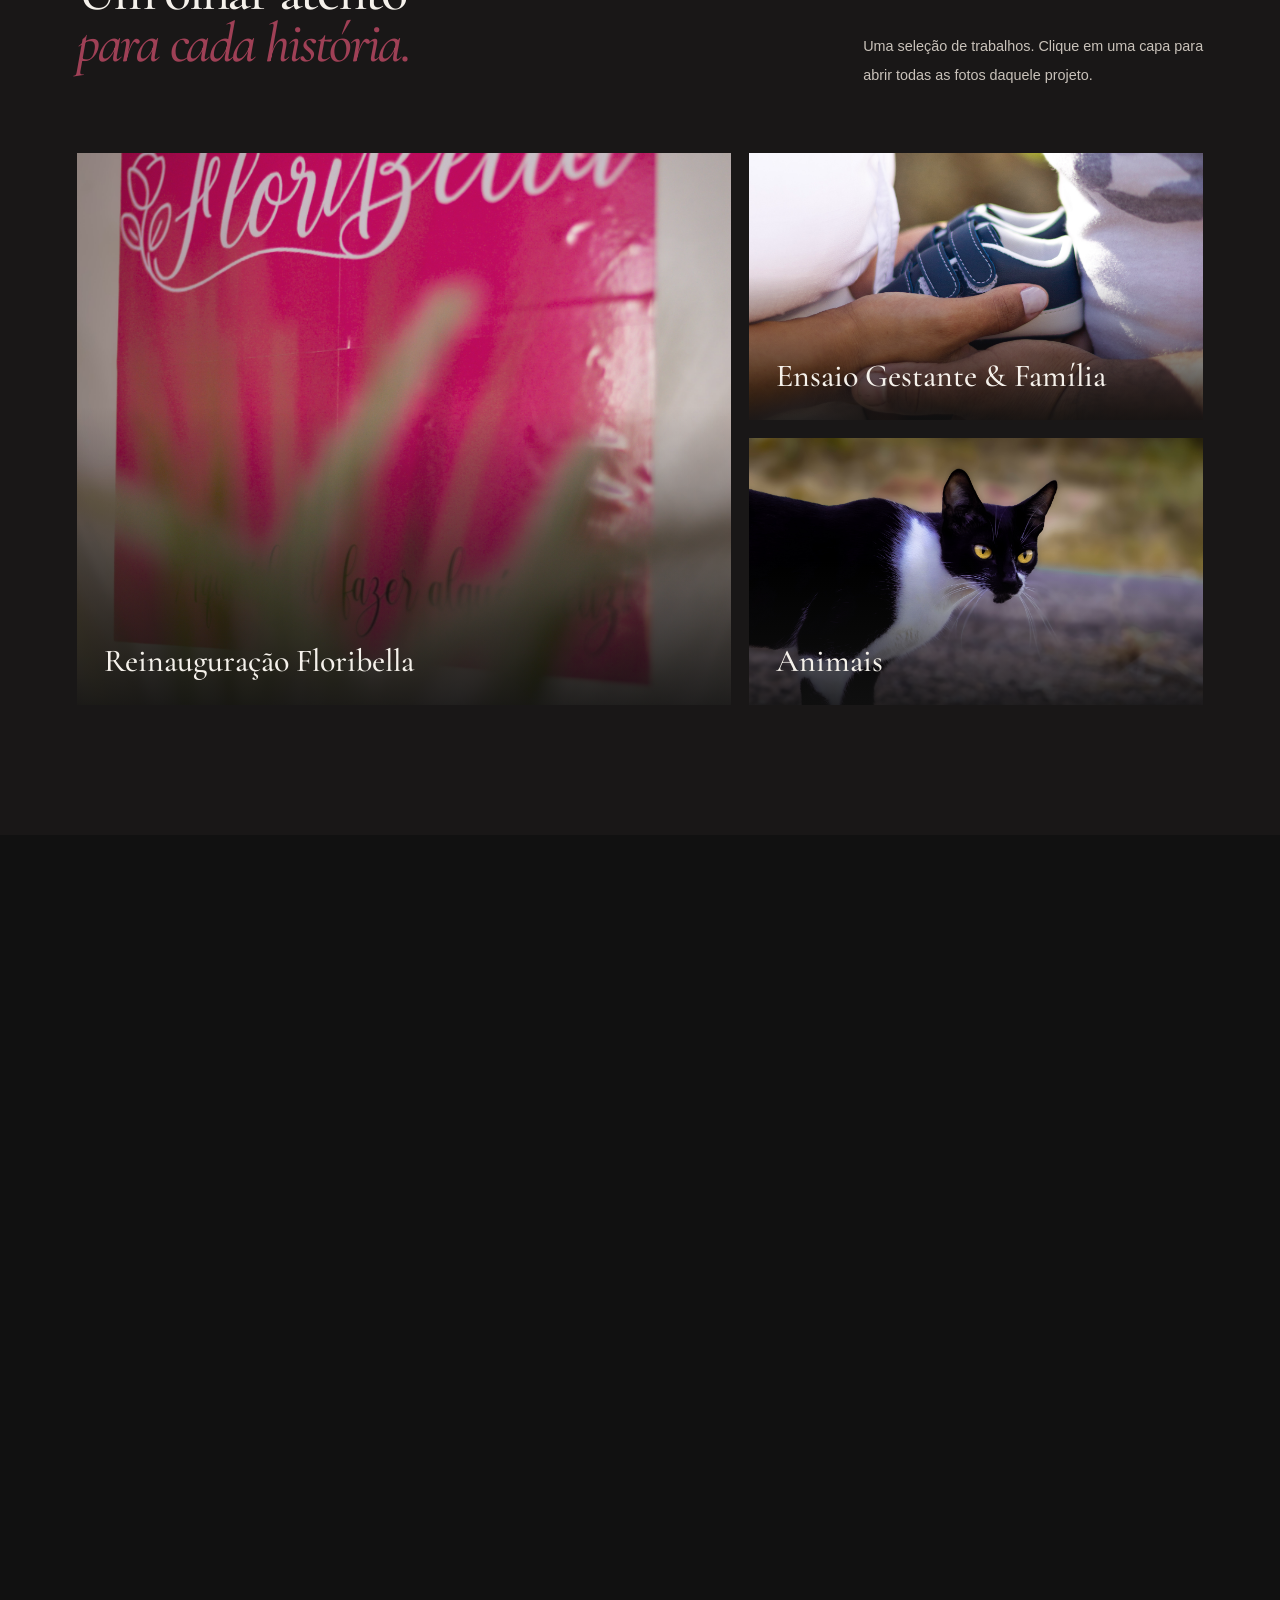
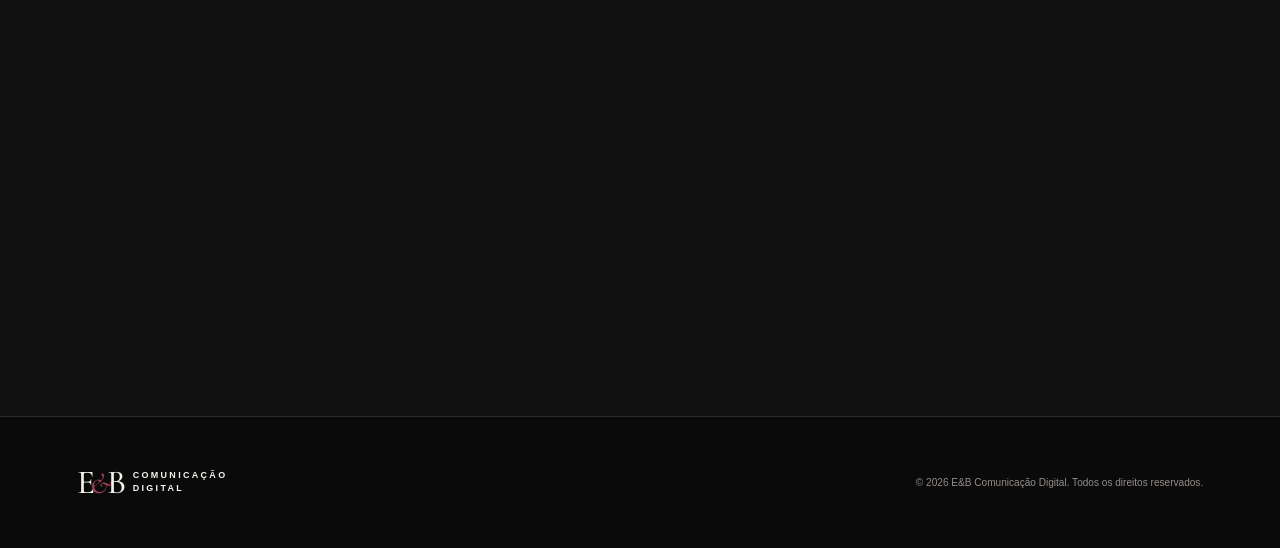
==== commit 6c177a0e: "Update index.html" ====
--- a/index.html
+++ b/index.html
@@ -65,7 +65,7 @@
     <div class="hero-media">
       <img
         id="heroImage"
-        src="ewerton.jpg"
+        src="hero-eb.jpg"
         alt="E&B Comunicação Digital"
       >
     </div>
@@ -140,10 +140,10 @@
 
       <div class="about-image">
         <img
-          src="ewerton.jpg"
-          alt="Equipe E&B Comunicação Digital"
-          loading="lazy"
-        >
+  src="sobre.jpg"
+  alt="Equipe E&B Comunicação Digital"
+  loading="lazy"
+>
       </div>
     </section>
 
@@ -168,7 +168,7 @@
         <article class="service-card" data-service="fotografia" tabindex="0">
           <div class="service-image">
             <img
-              src="ewerton.jpg"
+             src="fotografia.jpg"
               alt="Serviço de fotografia"
               loading="lazy"
             >
@@ -192,7 +192,7 @@
         <article class="service-card" data-service="video" tabindex="0">
           <div class="service-image">
             <img
-              src="floribella-2.jpg"
+              src="video.jpg"
               alt="Serviço de vídeo"
               loading="lazy"
             >
@@ -216,7 +216,7 @@
         <article class="service-card" data-service="social" tabindex="0">
           <div class="service-image">
             <img
-              src="ensaio-gestante-2.jpg"
+              src="social-media.jpg"
               alt="Serviço de social media"
               loading="lazy"
             >
--- a/style.css
+++ b/style.css
@@ -1,15 +1,16 @@
 :root {
-  --bg: #050505;
-  --bg-soft: #0b0b0d;
-  --card: #111114;
-  --primary: #005eff;
-  --primary-light: #3b82f6;
-  --text: #ffffff;
-  --text-soft: #c6c7cb;
-  --muted: #8c8e95;
-  --border: rgba(255, 255, 255, 0.12);
+  --charcoal: #111111;
+  --charcoal-soft: #191717;
+  --wine: #7c2638;
+  --wine-light: #9f4056;
+  --sand: #c7a98b;
+  --off-white: #f5f1eb;
+  --gray: #6b6b6b;
+  --text-soft: #c9c2ba;
+  --border: rgba(245, 241, 235, 0.14);
+
   --serif: "Cormorant Garamond", Georgia, serif;
-  --sans: "Poppins", Arial, sans-serif;
+  --sans: "Montserrat", Arial, sans-serif;
 }
 
 * {
@@ -20,8 +21,8 @@
 }
 
 body {
-  background: var(--bg);
-  color: var(--text);
+  background: var(--charcoal);
+  color: var(--off-white);
   font-family: var(--sans);
   overflow-x: hidden;
   opacity: 0;
@@ -65,18 +66,12 @@
   overflow: hidden;
 }
 
-.hero-media-float {
-  width: 100%;
-  height: 100%;
-  animation: floatImage 7s ease-in-out infinite;
-}
-
 .hero-media img {
   width: 100%;
   height: 100%;
   object-fit: cover;
   object-position: center;
-  filter: grayscale(45%) contrast(1.05);
+  filter: saturate(0.75) contrast(1.06);
   transform: scale(1.05) translate3d(var(--pointer-x, 0), var(--pointer-y, 0), 0);
   transition: transform 0.25s ease-out;
 }
@@ -84,13 +79,13 @@
 .hero-overlay {
   z-index: -1;
   background:
-    linear-gradient(90deg, rgba(0, 0, 0, 0.83) 0%, rgba(0, 0, 0, 0.56) 48%, rgba(0, 0, 0, 0.36) 100%),
-    linear-gradient(0deg, rgba(5, 5, 5, 0.92) 0%, transparent 34%);
+    linear-gradient(90deg, rgba(17, 17, 17, 0.93) 0%, rgba(17, 17, 17, 0.76) 42%, rgba(17, 17, 17, 0.25) 100%),
+    linear-gradient(0deg, rgba(17, 17, 17, 0.94) 0%, transparent 37%),
+    linear-gradient(120deg, rgba(124, 38, 56, 0.3), transparent 52%);
 }
 
 .navbar {
   width: min(1240px, 88%);
-  padding: 28px 0;
   position: absolute;
   top: 0;
   left: 50%;
@@ -98,174 +93,179 @@
   display: flex;
   align-items: center;
   justify-content: space-between;
+  padding: 26px 0;
   transform: translateX(-50%);
 }
 
 .brand {
   display: inline-flex;
   align-items: center;
-  gap: 13px;
-  color: white;
+  gap: 12px;
+  color: var(--off-white);
   text-decoration: none;
-  letter-spacing: 0.14em;
-}
-
-.brand i {
-  color: var(--primary-light);
-  font-size: 1.65rem;
-}
-
-.brand span {
-  display: grid;
-  gap: 3px;
-}
-
-.brand strong {
-  font-size: 0.88rem;
+}
+
+.brand-mark {
+  color: var(--off-white);
+  font-family: var(--serif);
+  font-size: 2.75rem;
+  font-weight: 500;
+  letter-spacing: -0.15em;
+  line-height: 0.75;
+}
+
+.brand-mark span {
+  color: var(--wine-light);
+  font-size: 0.86em;
+  font-style: italic;
+}
+
+.brand-name {
+  max-width: 112px;
+  color: var(--off-white);
+  font-size: 0.56rem;
   font-weight: 600;
-}
-
-.brand small {
-  color: #c5c7cd;
-  font-size: 0.54rem;
-  font-weight: 500;
+  letter-spacing: 0.26em;
+  line-height: 1.5;
+  text-transform: uppercase;
 }
 
 .nav-links {
   display: flex;
-  gap: 30px;
+  align-items: center;
+  gap: 25px;
   list-style: none;
 }
 
 .nav-links a {
-  color: #f1f1f1;
-  font-size: 0.74rem;
-  font-weight: 500;
-  letter-spacing: 0.12em;
+  color: var(--off-white);
+  font-size: 0.67rem;
+  font-weight: 600;
+  letter-spacing: 0.13em;
   text-decoration: none;
   text-transform: uppercase;
   transition: color 0.25s ease;
 }
 
 .nav-links a:hover {
-  color: var(--primary-light);
+  color: var(--sand);
 }
 
 .menu-toggle {
   display: none;
   border: 0;
   background: transparent;
-  color: white;
+  color: var(--off-white);
   cursor: pointer;
   font-size: 1.35rem;
 }
 
 .hero-content {
   width: min(1240px, 88%);
-  padding: 145px 0 80px;
-  animation: fadeUp 1.1s ease both;
+  padding: 155px 0 90px;
+  animation: fade-up 1s ease both;
 }
 
 .eyebrow {
   display: block;
-  color: #d8dae1;
-  font-size: 0.72rem;
-  font-weight: 500;
+  color: var(--sand);
+  font-size: 0.66rem;
+  font-weight: 600;
   letter-spacing: 0.28em;
 }
 
-.eyebrow.blue {
-  color: var(--primary-light);
+.eyebrow.wine {
+  color: var(--wine-light);
 }
 
 .hero-content h1 {
-  max-width: 850px;
-  margin-top: 20px;
-  color: white;
+  max-width: 880px;
+  margin-top: 22px;
+  color: var(--off-white);
   font-family: var(--serif);
-  font-size: clamp(4.6rem, 9vw, 9rem);
+  font-size: clamp(4.1rem, 8vw, 8.5rem);
   font-weight: 500;
   letter-spacing: -0.055em;
-  line-height: 0.72;
-}
-
-.hero-content h1 em,
-h2 em {
-  color: var(--primary-light);
+  line-height: 0.78;
+}
+
+h2 em,
+.hero-content h1 em {
+  color: var(--wine-light);
   font-weight: 500;
 }
 
 .hero-line {
-  width: 72px;
-  height: 1px;
-  margin: 42px 0 26px;
-  background: var(--primary-light);
+  width: 65px;
+  height: 2px;
+  margin: 38px 0 24px;
+  background: var(--wine-light);
 }
 
 .hero-content p {
-  width: min(500px, 100%);
-  color: #dcdee3;
-  font-size: 1rem;
-  font-weight: 300;
+  max-width: 520px;
+  color: #e3ddd6;
+  font-size: 0.93rem;
+  font-weight: 400;
   line-height: 1.9;
 }
 
 .hero-actions {
   display: flex;
   flex-wrap: wrap;
-  gap: 14px;
-  margin-top: 32px;
+  gap: 13px;
+  margin-top: 31px;
 }
 
 .btn {
+  min-height: 52px;
   display: inline-flex;
   align-items: center;
   justify-content: center;
   gap: 10px;
-  min-height: 53px;
-  padding: 0 25px;
+  padding: 0 24px;
   border: 1px solid transparent;
-  color: white;
+  color: var(--off-white);
   cursor: pointer;
   font-family: var(--sans);
-  font-size: 0.73rem;
-  font-weight: 500;
+  font-size: 0.67rem;
+  font-weight: 600;
   letter-spacing: 0.11em;
   text-decoration: none;
   text-transform: uppercase;
-  transition: transform 0.3s ease, background 0.3s ease, border-color 0.3s ease;
+  transition: transform 0.28s ease, background 0.28s ease, border-color 0.28s ease;
 }
 
 .btn:hover {
   transform: translateY(-5px);
 }
 
-.btn-blue {
-  background: var(--primary);
-  box-shadow: 0 12px 30px rgba(0, 94, 255, 0.28);
-}
-
-.btn-blue:hover {
-  background: var(--primary-light);
+.btn-wine {
+  background: var(--wine);
+  box-shadow: 0 12px 30px rgba(124, 38, 56, 0.34);
+}
+
+.btn-wine:hover {
+  background: var(--wine-light);
 }
 
 .btn-outline {
-  border-color: rgba(255, 255, 255, 0.42);
-  background: rgba(0, 0, 0, 0.1);
+  border-color: rgba(245, 241, 235, 0.48);
+  background: rgba(17, 17, 17, 0.16);
 }
 
 .btn-outline:hover {
-  border-color: var(--primary-light);
-  background: rgba(0, 94, 255, 0.15);
+  border-color: var(--sand);
+  background: rgba(199, 169, 139, 0.12);
 }
 
 .scroll-down {
-  width: 28px;
-  height: 50px;
-  position: absolute;
-  bottom: 29px;
+  width: 27px;
+  height: 48px;
+  position: absolute;
+  bottom: 28px;
   left: 50%;
-  border: 1px solid rgba(255, 255, 255, 0.5);
+  border: 1px solid rgba(245, 241, 235, 0.5);
   border-radius: 20px;
   transform: translateX(-50%);
 }
@@ -277,78 +277,96 @@
   top: 10px;
   left: 50%;
   border-radius: 50%;
-  background: var(--primary-light);
+  background: var(--wine-light);
   transform: translateX(-50%);
-  animation: scrollDot 1.8s infinite;
+  animation: scroll-dot 1.8s infinite;
 }
 
 section {
   padding: 130px max(6%, calc((100% - 1240px) / 2));
 }
 
-.intro {
+.about {
   display: grid;
-  grid-template-columns: 0.25fr 1.1fr 0.85fr;
+  grid-template-columns: 0.24fr 1.08fr 0.85fr;
+  gap: 70px;
   align-items: start;
-  gap: 70px;
   background:
-    radial-gradient(circle at 14% 33%, rgba(0, 94, 255, 0.11), transparent 25%),
-    var(--bg-soft);
-}
-
-.section-number {
-  color: rgba(255, 255, 255, 0.18);
+    radial-gradient(circle at 15% 30%, rgba(124, 38, 56, 0.14), transparent 25%),
+    var(--charcoal-soft);
+}
+
+.about-number {
+  color: rgba(245, 241, 235, 0.16);
   font-family: var(--serif);
   font-size: 5rem;
   line-height: 1;
 }
 
-.intro-content h2,
+.about-content h2,
 .section-heading h2,
+.sales-cta h2,
 .contact h2 {
-  margin: 18px 0 27px;
-  color: white;
+  margin: 17px 0 26px;
+  color: var(--off-white);
   font-family: var(--serif);
-  font-size: clamp(2.7rem, 4.3vw, 4.3rem);
+  font-size: clamp(2.8rem, 4.4vw, 4.5rem);
   font-weight: 500;
-  letter-spacing: -0.035em;
-  line-height: 0.95;
-}
-
-.intro-content p,
+  letter-spacing: -0.04em;
+  line-height: 0.92;
+}
+
+.about-content p,
 .section-heading p,
+.sales-cta p,
 .contact p {
-  margin-top: 18px;
+  margin-top: 17px;
   color: var(--text-soft);
-  font-size: 0.96rem;
-  font-weight: 300;
+  font-size: 0.9rem;
   line-height: 2;
 }
 
-.intro-image {
+.about-tags {
+  display: flex;
+  flex-wrap: wrap;
+  gap: 9px;
+  margin-top: 27px;
+}
+
+.about-tags span {
+  padding: 9px 13px;
+  border: 1px solid rgba(199, 169, 139, 0.45);
+  color: var(--sand);
+  font-size: 0.61rem;
+  font-weight: 600;
+  letter-spacing: 0.11em;
+  text-transform: uppercase;
+}
+
+.about-image {
   position: relative;
 }
 
-.intro-image::before {
+.about-image::before {
   width: 100%;
   height: 100%;
   position: absolute;
-  top: 21px;
-  left: -21px;
-  border: 1px solid rgba(0, 94, 255, 0.64);
+  top: 18px;
+  left: -18px;
+  border: 1px solid rgba(124, 38, 56, 0.8);
   content: "";
 }
 
-.intro-image img {
+.about-image img {
   width: 100%;
-  min-height: 440px;
+  min-height: 430px;
   position: relative;
   object-fit: cover;
-  filter: grayscale(25%);
+  filter: saturate(0.75);
 }
 
 .services {
-  background: var(--bg);
+  background: var(--charcoal);
 }
 
 .section-heading {
@@ -359,20 +377,20 @@
 }
 
 .section-heading p {
-  max-width: 330px;
+  max-width: 340px;
   padding-bottom: 6px;
 }
 
 .services-grid {
   display: grid;
   grid-template-columns: repeat(3, 1fr);
-  gap: 25px;
-  margin-top: 65px;
+  gap: 24px;
+  margin-top: 62px;
 }
 
 .service-card {
   border: 1px solid var(--border);
-  background: var(--card);
+  background: #171515;
   cursor: pointer;
   overflow: hidden;
   transition: transform 0.4s ease, border-color 0.4s ease, box-shadow 0.4s ease;
@@ -380,14 +398,14 @@
 
 .service-card:hover,
 .service-card:focus {
-  border-color: rgba(0, 94, 255, 0.7);
-  box-shadow: 0 20px 35px rgba(0, 0, 0, 0.35), 0 0 24px rgba(0, 94, 255, 0.14);
+  border-color: rgba(124, 38, 56, 0.9);
+  box-shadow: 0 20px 38px rgba(0, 0, 0, 0.3), 0 0 23px rgba(124, 38, 56, 0.14);
   outline: none;
-  transform: translateY(-11px);
+  transform: translateY(-10px);
 }
 
 .service-image {
-  height: 275px;
+  height: 270px;
   overflow: hidden;
 }
 
@@ -395,28 +413,28 @@
   width: 100%;
   height: 100%;
   object-fit: cover;
-  filter: grayscale(35%);
+  filter: saturate(0.68);
   transition: filter 0.5s ease, transform 0.6s ease;
 }
 
 .service-card:hover .service-image img {
-  filter: grayscale(0%);
-  transform: scale(1.08);
+  filter: saturate(1);
+  transform: scale(1.07);
 }
 
 .service-info {
-  padding: 28px 27px 30px;
+  padding: 27px 26px 30px;
 }
 
 .service-info > span {
-  color: var(--primary-light);
+  color: var(--wine-light);
   font-family: var(--serif);
   font-size: 1.1rem;
 }
 
 .service-info h3 {
   margin: 10px 0;
-  color: white;
+  color: var(--off-white);
   font-family: var(--serif);
   font-size: 2.35rem;
   font-weight: 500;
@@ -424,11 +442,10 @@
 }
 
 .service-info p {
-  min-height: 82px;
+  min-height: 80px;
   color: var(--text-soft);
-  font-size: 0.88rem;
-  font-weight: 300;
-  line-height: 1.8;
+  font-size: 0.82rem;
+  line-height: 1.85;
 }
 
 .service-link {
@@ -436,17 +453,18 @@
   padding: 0;
   border: 0;
   background: transparent;
-  color: white;
+  color: var(--off-white);
   cursor: pointer;
   font-family: var(--sans);
-  font-size: 0.68rem;
-  letter-spacing: 0.14em;
+  font-size: 0.62rem;
+  font-weight: 600;
+  letter-spacing: 0.12em;
   text-transform: uppercase;
 }
 
 .service-link i {
   margin-left: 7px;
-  color: var(--primary-light);
+  color: var(--wine-light);
   transition: transform 0.3s ease;
 }
 
@@ -455,43 +473,43 @@
 }
 
 .statement {
+  overflow: hidden;
   position: relative;
-  overflow: hidden;
   text-align: center;
   background:
-    linear-gradient(rgba(0, 0, 0, 0.73), rgba(0, 0, 0, 0.8)),
-    radial-gradient(circle at center, rgba(0, 94, 255, 0.38), transparent 60%),
-    #101624;
+    linear-gradient(rgba(17, 17, 17, 0.84), rgba(17, 17, 17, 0.88)),
+    radial-gradient(circle at center, rgba(124, 38, 56, 0.45), transparent 60%),
+    #211619;
 }
 
 .statement h2 {
-  max-width: 900px;
+  max-width: 930px;
   margin: 23px auto 0;
-  color: white;
+  color: var(--off-white);
   font-family: var(--serif);
-  font-size: clamp(3rem, 5.4vw, 5.7rem);
+  font-size: clamp(3rem, 5.4vw, 5.8rem);
   font-weight: 500;
   letter-spacing: -0.04em;
   line-height: 0.9;
 }
 
 .portfolio {
-  background: var(--bg-soft);
+  background: var(--charcoal-soft);
 }
 
 .portfolio-grid {
   display: grid;
   grid-template-columns: 1.18fr 0.82fr;
-  grid-template-rows: repeat(2, 265px);
+  grid-template-rows: repeat(2, 267px);
   gap: 18px;
-  margin-top: 60px;
+  margin-top: 58px;
 }
 
 .portfolio-item {
   position: relative;
   border: 0;
   background: #000;
-  color: white;
+  color: var(--off-white);
   cursor: pointer;
   overflow: hidden;
 }
@@ -503,7 +521,7 @@
 .portfolio-item::after {
   position: absolute;
   inset: 0;
-  background: linear-gradient(0deg, rgba(0, 0, 0, 0.8), transparent 48%);
+  background: linear-gradient(0deg, rgba(17, 17, 17, 0.89), transparent 54%);
   content: "";
 }
 
@@ -511,12 +529,12 @@
   width: 100%;
   height: 100%;
   object-fit: cover;
-  filter: grayscale(25%);
-  transition: transform 0.65s ease, filter 0.5s ease;
+  filter: saturate(0.8);
+  transition: filter 0.5s ease, transform 0.65s ease;
 }
 
 .portfolio-item:hover img {
-  filter: grayscale(0%);
+  filter: saturate(1);
   transform: scale(1.08);
 }
 
@@ -525,42 +543,80 @@
   z-index: 1;
   bottom: 25px;
   left: 27px;
-  color: white;
+  color: var(--off-white);
   font-family: var(--serif);
   font-size: 2rem;
   font-weight: 500;
+  text-align: left;
+}
+
+.sales-cta {
+  overflow: hidden;
+  position: relative;
+  text-align: center;
+  background:
+    radial-gradient(circle at 50% 0%, rgba(124, 38, 56, 0.27), transparent 45%),
+    #171515;
+}
+
+.sales-cta::before,
+.sales-cta::after {
+  width: 310px;
+  height: 310px;
+  position: absolute;
+  border: 1px solid rgba(124, 38, 56, 0.48);
+  border-radius: 50%;
+  content: "";
+}
+
+.sales-cta::before {
+  top: -185px;
+  left: -110px;
+}
+
+.sales-cta::after {
+  right: -110px;
+  bottom: -185px;
+}
+
+.sales-cta-content {
+  max-width: 760px;
+  position: relative;
+  z-index: 1;
+  margin: 0 auto;
+}
+
+.sales-cta p {
+  max-width: 530px;
+  margin-right: auto;
+  margin-left: auto;
+}
+
+.sales-cta .btn {
+  margin-top: 32px;
 }
 
 .contact {
-  min-height: 640px;
+  min-height: 620px;
   display: grid;
+  position: relative;
   place-items: center;
-  position: relative;
   overflow: hidden;
   text-align: center;
   background:
-    radial-gradient(circle at 50% 20%, rgba(0, 94, 255, 0.28), transparent 42%),
-    #070707;
-}
-
-.contact::before,
-.contact::after {
-  width: 340px;
-  height: 340px;
-  position: absolute;
-  border: 1px solid rgba(0, 94, 255, 0.24);
+    radial-gradient(circle at 50% 18%, rgba(124, 38, 56, 0.31), transparent 42%),
+    var(--charcoal);
+}
+
+.contact::before {
+  width: 380px;
+  height: 380px;
+  position: absolute;
+  right: -145px;
+  bottom: -195px;
+  border: 1px solid rgba(199, 169, 139, 0.2);
   border-radius: 50%;
   content: "";
-}
-
-.contact::before {
-  top: -170px;
-  left: -120px;
-}
-
-.contact::after {
-  right: -120px;
-  bottom: -170px;
 }
 
 .contact-content {
@@ -570,68 +626,66 @@
 }
 
 .contact p {
-  max-width: 540px;
+  max-width: 530px;
   margin-right: auto;
   margin-left: auto;
 }
 
-.btn-contact {
+.contact .btn {
   margin-top: 34px;
-  background: var(--primary);
-  box-shadow: 0 12px 30px rgba(0, 94, 255, 0.3);
-}
-
-.btn-contact:hover {
-  background: var(--primary-light);
 }
 
 .social-links {
   display: flex;
   justify-content: center;
-  gap: 13px;
-  margin-top: 38px;
+  gap: 12px;
+  margin-top: 37px;
 }
 
 .social-links a {
-  width: 48px;
-  height: 48px;
+  width: 47px;
+  height: 47px;
   display: grid;
   place-items: center;
   border: 1px solid var(--border);
-  color: white;
-  font-size: 1.1rem;
+  color: var(--off-white);
+  font-size: 1rem;
   text-decoration: none;
-  transition: color 0.3s ease, border-color 0.3s ease, transform 0.3s ease;
+  transition: border-color 0.3s ease, color 0.3s ease, transform 0.3s ease;
 }
 
 .social-links a:hover {
-  border-color: var(--primary-light);
-  color: var(--primary-light);
+  border-color: var(--sand);
+  color: var(--sand);
   transform: translateY(-5px);
 }
 
 footer {
-  min-height: 130px;
-  padding: 30px max(6%, calc((100% - 1240px) / 2));
+  min-height: 132px;
   display: flex;
   align-items: center;
   justify-content: space-between;
   gap: 24px;
+  padding: 30px max(6%, calc((100% - 1240px) / 2));
   border-top: 1px solid var(--border);
-  background: #030303;
+  background: #0b0a0a;
+}
+
+.footer-brand .brand-mark {
+  font-size: 2.1rem;
 }
 
 footer p {
-  color: var(--muted);
-  font-size: 0.7rem;
+  color: #928d89;
+  font-size: 0.63rem;
 }
 
 .whatsapp {
-  width: 61px;
-  height: 61px;
+  width: 60px;
+  height: 60px;
   position: fixed;
-  right: 26px;
-  bottom: 25px;
+  right: 25px;
+  bottom: 24px;
   z-index: 20;
   display: grid;
   place-items: center;
@@ -639,7 +693,7 @@
   background: #25d366;
   box-shadow: 0 0 0 0 rgba(37, 211, 102, 0.55);
   color: white;
-  font-size: 1.75rem;
+  font-size: 1.7rem;
   text-decoration: none;
   animation: pulse 2.5s infinite;
   transition: transform 0.3s ease;
@@ -660,7 +714,7 @@
   align-items: center;
   justify-content: center;
   padding: 22px;
-  background: rgba(0, 0, 0, 0.88);
+  background: rgba(0, 0, 0, 0.9);
   backdrop-filter: blur(8px);
 }
 
@@ -673,16 +727,16 @@
   width: min(590px, 100%);
   position: relative;
   padding: 50px;
-  border: 1px solid rgba(0, 94, 255, 0.42);
-  background: #111114;
-  box-shadow: 0 0 48px rgba(0, 94, 255, 0.19);
+  border: 1px solid rgba(124, 38, 56, 0.7);
+  background: #1a1717;
+  box-shadow: 0 0 48px rgba(124, 38, 56, 0.25);
   text-align: center;
-  animation: modalIn 0.35s ease;
+  animation: modal-in 0.35s ease;
 }
 
 .modal-content h2 {
   margin: 14px 0 19px;
-  color: white;
+  color: var(--off-white);
   font-family: var(--serif);
   font-size: 3.1rem;
   font-weight: 500;
@@ -692,8 +746,7 @@
 .modal-content p {
   margin-bottom: 28px;
   color: var(--text-soft);
-  font-size: 0.92rem;
-  font-weight: 300;
+  font-size: 0.9rem;
   line-height: 1.9;
 }
 
@@ -704,7 +757,7 @@
   right: 18px;
   border: 0;
   background: transparent;
-  color: white;
+  color: var(--off-white);
   cursor: pointer;
   font-size: 2rem;
   line-height: 1;
@@ -713,18 +766,34 @@
 
 .close:hover,
 .image-close:hover {
-  color: var(--primary-light);
+  color: var(--sand);
 }
 
 .image-modal {
   z-index: 110;
+  flex-direction: column;
+  padding: 45px 85px;
+}
+
+.image-modal figure {
+  max-width: min(1100px, 100%);
+  max-height: 85vh;
+  margin: 0;
+  text-align: center;
 }
 
 .image-modal img {
-  max-width: min(1100px, 94vw);
-  max-height: 88vh;
+  max-width: 100%;
+  max-height: calc(85vh - 55px);
   object-fit: contain;
-  animation: modalIn 0.35s ease;
+  animation: modal-in 0.35s ease;
+}
+
+.image-modal figcaption {
+  margin-top: 14px;
+  color: var(--off-white);
+  font-family: var(--serif);
+  font-size: 1.55rem;
 }
 
 .image-close {
@@ -733,6 +802,44 @@
   font-size: 2.5rem;
 }
 
+.gallery-counter {
+  position: absolute;
+  bottom: 20px;
+  color: #d5cfca;
+  font-size: 0.7rem;
+  letter-spacing: 0.12em;
+}
+
+.gallery-nav {
+  width: 51px;
+  height: 51px;
+  position: absolute;
+  top: 50%;
+  z-index: 1;
+  display: grid;
+  place-items: center;
+  border: 1px solid rgba(245, 241, 235, 0.4);
+  background: rgba(17, 17, 17, 0.55);
+  color: var(--off-white);
+  cursor: pointer;
+  font-size: 0.95rem;
+  transform: translateY(-50%);
+  transition: background 0.25s ease, border-color 0.25s ease;
+}
+
+.gallery-nav:hover {
+  border-color: var(--sand);
+  background: var(--wine);
+}
+
+.gallery-prev {
+  left: 24px;
+}
+
+.gallery-next {
+  right: 24px;
+}
+
 .reveal {
   opacity: 0;
   transform: translateY(55px);
@@ -744,7 +851,7 @@
   transform: translateY(0);
 }
 
-@keyframes fadeUp {
+@keyframes fade-up {
   from {
     opacity: 0;
     transform: translateY(35px);
@@ -756,17 +863,7 @@
   }
 }
 
-@keyframes floatImage {
-  0%, 100% {
-    transform: scale(1);
-  }
-
-  50% {
-    transform: scale(1.018);
-  }
-}
-
-@keyframes scrollDot {
+@keyframes scroll-dot {
   0% {
     opacity: 0;
     transform: translate(-50%, 0);
@@ -796,7 +893,7 @@
   }
 }
 
-@keyframes modalIn {
+@keyframes modal-in {
   from {
     opacity: 0;
     transform: scale(0.93);
@@ -808,16 +905,15 @@
   }
 }
 
-@media (max-width: 900px) {
+@media (max-width: 1050px) {
   .navbar {
-    width: min(92%, 700px);
-    padding: 21px 0;
+    width: min(92%, 800px);
   }
 
   .menu-toggle {
-    display: block;
     position: relative;
     z-index: 12;
+    display: block;
   }
 
   .nav-links {
@@ -826,9 +922,9 @@
     top: 0;
     right: 0;
     display: none;
-    padding: 83px 25px 27px;
+    padding: 92px 26px 28px;
     border: 1px solid var(--border);
-    background: rgba(8, 8, 10, 0.97);
+    background: rgba(17, 17, 17, 0.98);
     flex-direction: column;
     gap: 20px;
     text-align: right;
@@ -839,20 +935,19 @@
   }
 
   .hero-content {
-    width: min(92%, 700px);
-    padding-top: 190px;
-  }
-
-  .intro {
+    width: min(92%, 800px);
+  }
+
+  .about {
     grid-template-columns: 1fr;
     gap: 32px;
   }
 
-  .section-number {
+  .about-number {
     font-size: 4rem;
   }
 
-  .intro-image {
+  .about-image {
     max-width: 470px;
   }
 
@@ -881,27 +976,27 @@
 
 @media (max-width: 560px) {
   section {
-    padding: 90px 6%;
-  }
-
-  .brand i {
-    font-size: 1.3rem;
-  }
-
-  .brand strong {
-    font-size: 0.7rem;
-  }
-
-  .brand small {
-    font-size: 0.45rem;
+    padding: 88px 6%;
+  }
+
+  .brand-mark {
+    font-size: 2.35rem;
+  }
+
+  .brand-name {
+    font-size: 0.49rem;
+  }
+
+  .hero-content {
+    padding-top: 185px;
   }
 
   .hero-content h1 {
-    font-size: clamp(4.1rem, 22vw, 5.5rem);
+    font-size: clamp(3.9rem, 20vw, 5.4rem);
   }
 
   .hero-content p {
-    font-size: 0.9rem;
+    font-size: 0.84rem;
   }
 
   .hero-actions {
@@ -913,7 +1008,7 @@
     width: 100%;
   }
 
-  .intro-image img {
+  .about-image img {
     min-height: 350px;
   }
 
@@ -922,7 +1017,7 @@
   }
 
   .statement h2 {
-    font-size: 3.3rem;
+    font-size: 3.25rem;
   }
 
   .portfolio-item,
@@ -934,17 +1029,38 @@
     font-size: 1.7rem;
   }
 
+  .image-modal {
+    padding: 25px 18px 55px;
+  }
+
+  .gallery-nav {
+    width: 42px;
+    height: 42px;
+  }
+
+  .gallery-prev {
+    left: 13px;
+  }
+
+  .gallery-next {
+    right: 13px;
+  }
+
+  .image-modal figcaption {
+    font-size: 1.25rem;
+  }
+
+  .modal-content {
+    padding: 48px 25px 35px;
+  }
+
+  .modal-content h2 {
+    font-size: 2.7rem;
+  }
+
   footer {
     align-items: flex-start;
     flex-direction: column;
-  }
-
-  .modal-content {
-    padding: 48px 25px 35px;
-  }
-
-  .modal-content h2 {
-    font-size: 2.7rem;
   }
 
   .whatsapp {
@@ -954,129 +1070,3 @@
     bottom: 18px;
   }
 }
-.image-modal {
-  padding: 45px 85px;
-  flex-direction: column;
-}
-
-.image-modal figure {
-  max-width: min(1100px, 100%);
-  max-height: 85vh;
-  margin: 0;
-  text-align: center;
-}
-
-.image-modal img {
-  max-width: 100%;
-  max-height: calc(85vh - 55px);
-  object-fit: contain;
-}
-
-.image-modal figcaption {
-  margin-top: 14px;
-  color: white;
-  font-family: var(--serif);
-  font-size: 1.55rem;
-}
-
-.gallery-counter {
-  position: absolute;
-  bottom: 20px;
-  color: #d5d5d5;
-  font-size: 0.74rem;
-  letter-spacing: 0.12em;
-}
-
-.gallery-nav {
-  width: 52px;
-  height: 52px;
-  position: absolute;
-  top: 50%;
-  z-index: 1;
-  display: grid;
-  place-items: center;
-  border: 1px solid rgba(255, 255, 255, 0.35);
-  background: rgba(0, 0, 0, 0.45);
-  color: white;
-  cursor: pointer;
-  font-size: 1rem;
-  transform: translateY(-50%);
-  transition: background 0.25s ease, border-color 0.25s ease;
-}
-
-.gallery-nav:hover {
-  border-color: var(--primary-light);
-  background: var(--primary);
-}
-
-.gallery-prev {
-  left: 24px;
-}
-
-.gallery-next {
-  right: 24px;
-}
-
-@media (max-width: 600px) {
-  .image-modal {
-    padding: 25px 18px 55px;
-  }
-
-  .gallery-nav {
-    width: 42px;
-    height: 42px;
-  }
-
-  .gallery-prev {
-    left: 13px;
-  }
-
-  .gallery-next {
-    right: 13px;
-  }
-
-  .image-modal figcaption {
-    font-size: 1.25rem;
-  }
-}
-.sales-cta {
-  padding-top: 105px;
-  padding-bottom: 105px;
-  text-align: center;
-  background:
-    radial-gradient(circle at 50% 0%, rgba(0, 94, 255, 0.18), transparent 48%),
-    #08090c;
-}
-
-.sales-cta-content {
-  max-width: 760px;
-  margin: 0 auto;
-}
-
-.sales-cta h2 {
-  margin: 18px 0 24px;
-  color: white;
-  font-family: var(--serif);
-  font-size: clamp(2.8rem, 5vw, 4.8rem);
-  font-weight: 500;
-  line-height: 0.95;
-}
-
-.sales-cta p {
-  max-width: 540px;
-  margin: 0 auto;
-  color: var(--text-soft);
-  font-size: 0.95rem;
-  font-weight: 300;
-  line-height: 2;
-}
-
-.btn-sales {
-  margin-top: 32px;
-  background: var(--primary);
-  box-shadow: 0 12px 30px rgba(0, 94, 255, 0.3);
-}
-
-.btn-sales:hover {
-  background: var(--primary-light);
-}
